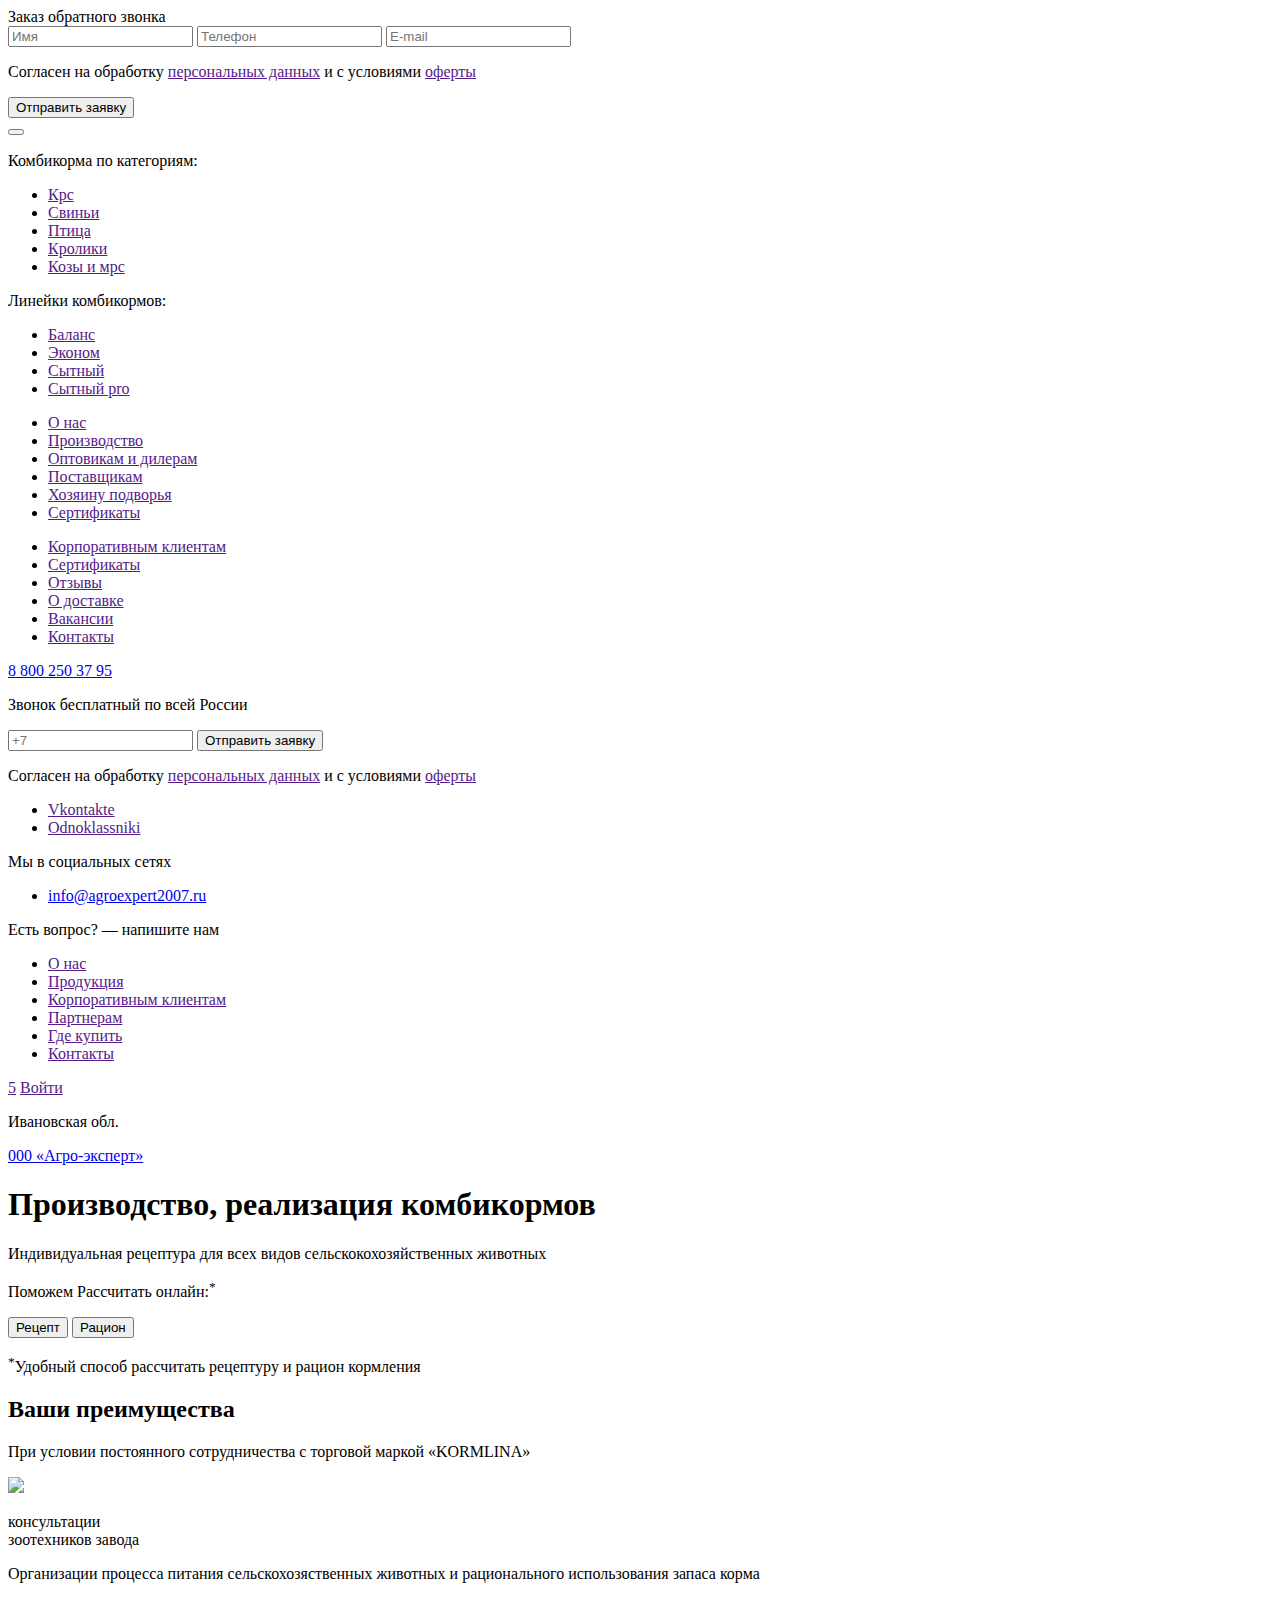
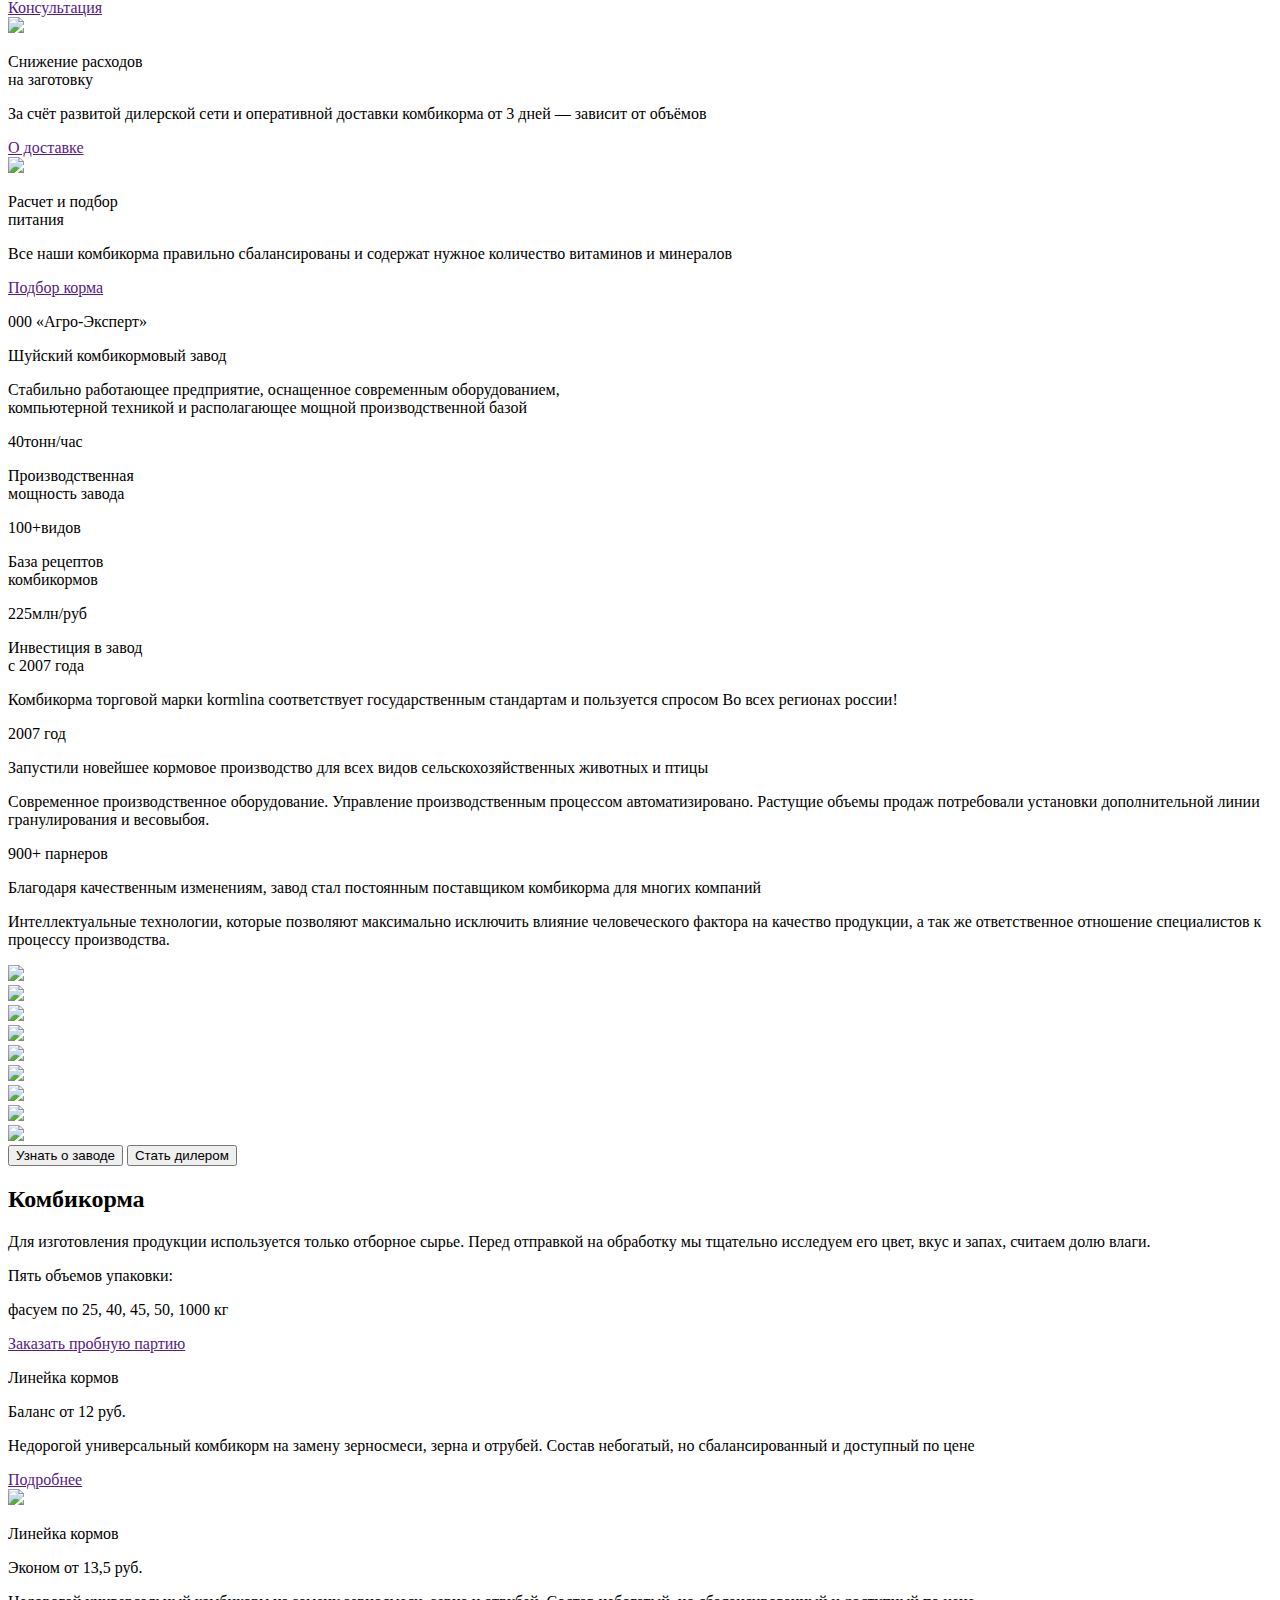
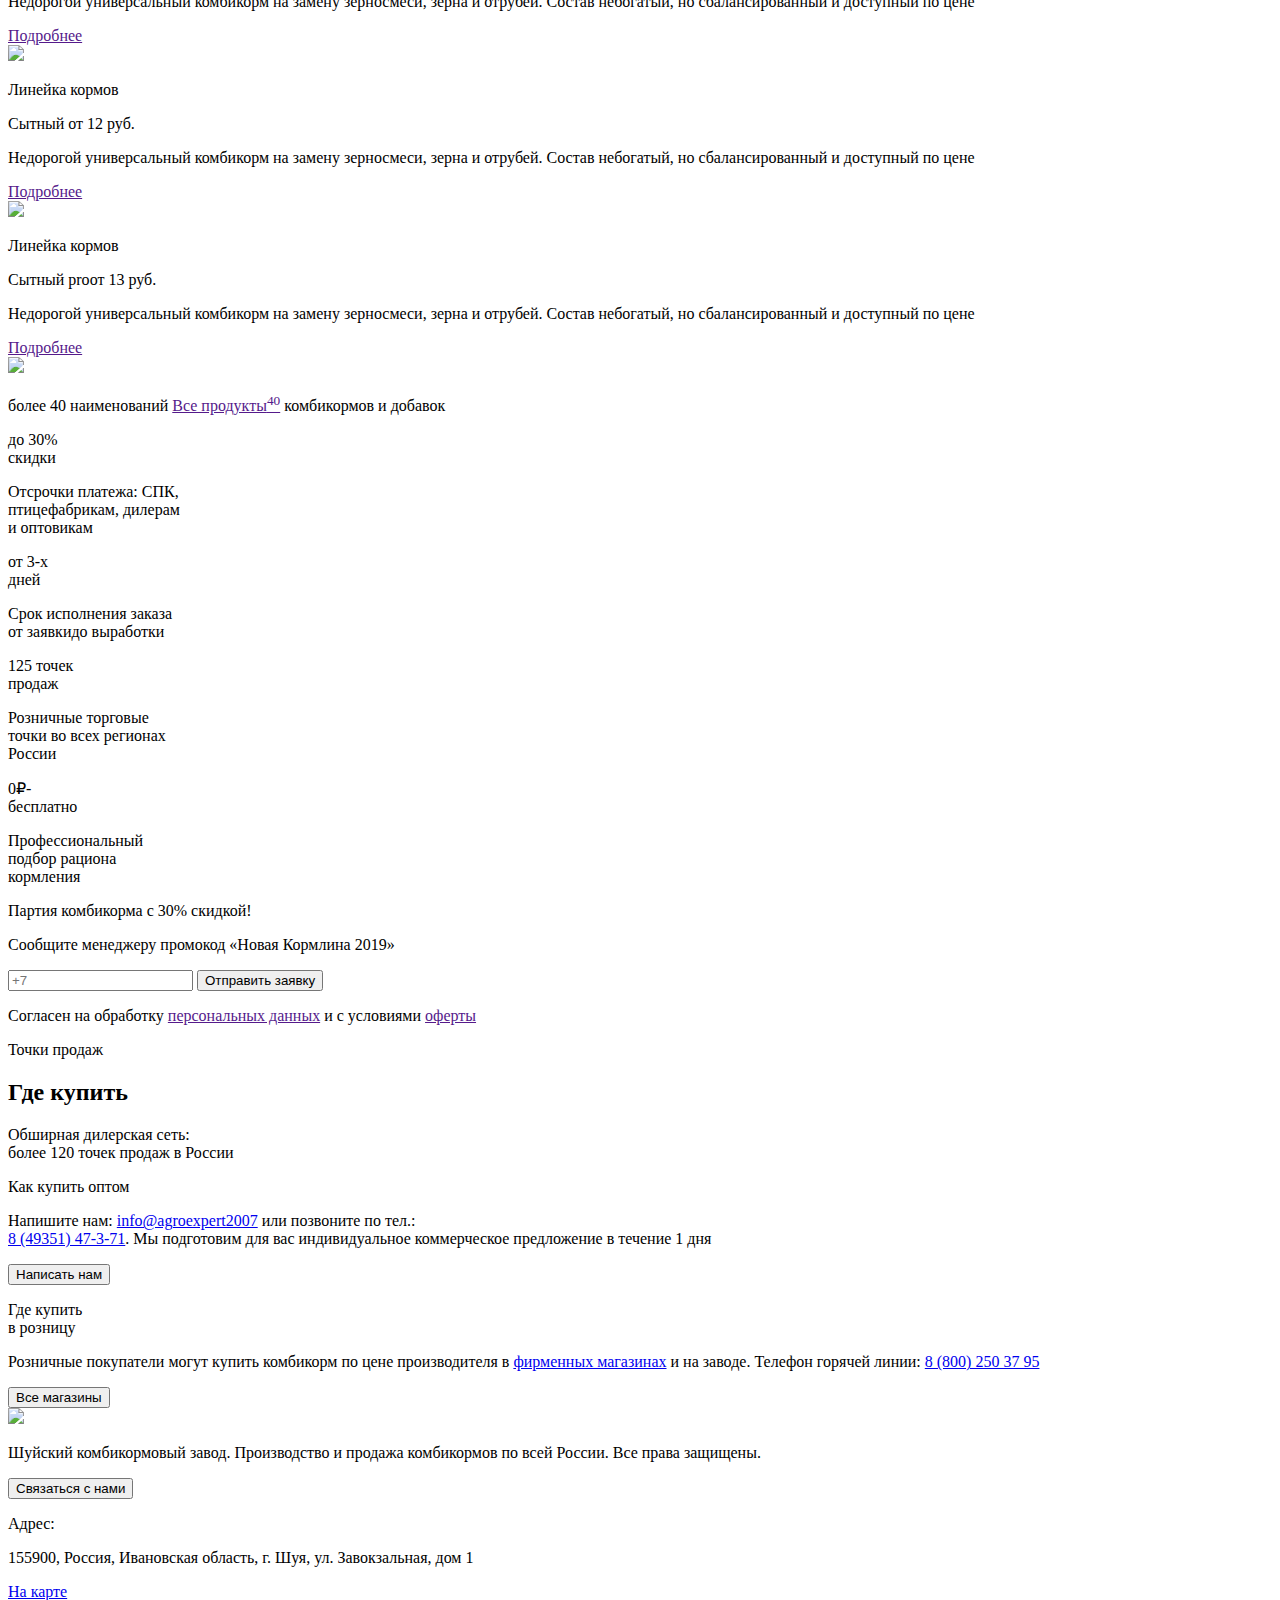
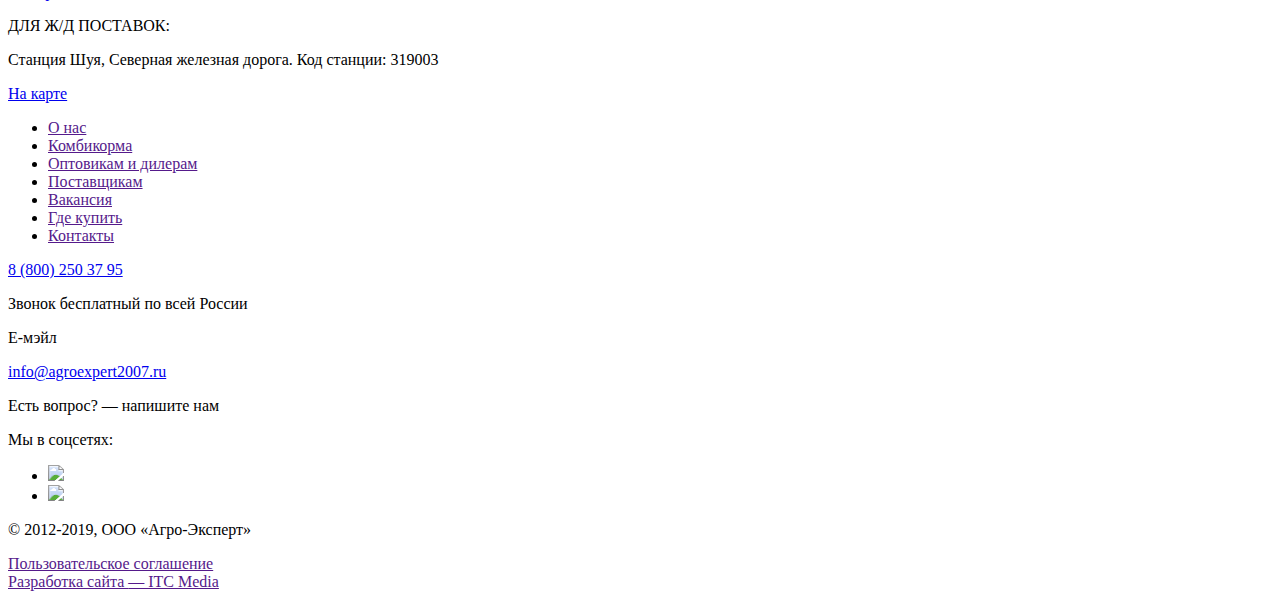
==== index.html @ c32cc6a7 "Add files via upload" ====
<!DOCTYPE html>
<html lang="ru">
<head>
    <meta charset="UTF-8">
    <title>Главная страница</title>

    <meta http-equiv="X-UA-Compatible" content="IE=edge">
    <meta name="viewport" content="width=device-width, initial-scale=1">

    <link href="css/style.css" rel="stylesheet"/>
</head>
<body>

<div class="overlay"></div>

<div class="popup usagr-pp">
    <a class="close1" href="#"></a>
    <div class="head">Заказ обратного звонка</div>
    <form method="POST" active="">
        <input type="text" id="name" placeholder="Имя"/>
        <input type="text" id="phone" class="phone" placeholder="Телефон"/>
        <input type="text" id="email" placeholder="E-mail"/>
        <p class="popup__form__checkbox" stat="check">Cогласен на обработку <a href="">персональных данных</a> и с условиями <a href="">оферты</a></p>
        <p class="form-error2"></p>
        <button class="sendForm">Отправить заявку</button>
    </form>
</div>

<section class="float-menu">
    <div class="float-menu__logo"></div>
    <button class="float-menu__close"></button>
    <div class="container">
        <div class="float-menu__wrap">
            <div class="row">
                <div class="col-xl-6 col-lg-6 col-md-6 col-sm-6">
                    <p class="float-menu__head">Комбикорма по категориям:</p>
                    <ul class="float-menu__list">
                        <li><a href="">Крс</a></li>
                        <li><a href="">Свиньи</a></li>
                        <li><a href="">Птица</a></li>
                        <li><a href="">Кролики</a></li>
                        <li><a href="">Козы и мрс</a></li>
                    </ul>
                </div>
                <div class="col-xl-6 col-lg-6 col-md-6 col-sm-6">
                    <p class="float-menu__head">Линейки комбикормов:</p>
                    <ul class="float-menu__list">
                        <li><a href="">Баланс</a></li>
                        <li><a href="">Эконом</a></li>
                        <li><a href="">Сытный</a></li>
                        <li><a href="">Сытный pro</a></li>
                    </ul>
                </div>
            </div>
        </div>
        <div class="float-menu__bottom">
            <div class="row">
                <div class="col-xl-3 col-lg-3 col-md-3 col-sm-6">
                    <ul class="float-menu__bottom__list">
                        <li><a href="">О нас</a></li>
                        <li><a href="">Производство</a></li>
                        <li><a href="">Оптовикам и дилерам</a></li>
                        <li><a href="">Поставщикам</a></li>
                        <li><a href="">Хозяину подворья</a></li>
                        <li><a href="">Сертификаты</a></li>
                    </ul>
                </div>
                <div class="col-xl-3 col-lg-3 col-md-3 col-sm-6">
                    <ul class="float-menu__bottom__list">
                        <li><a href="">Корпоративным клиентам</a></li>
                        <li><a href="">Сертификаты</a></li>
                        <li><a href="">Отзывы</a></li>
                        <li><a href="">О доставке</a></li>
                        <li><a href="">Вакансии</a></li>
                        <li><a href="">Контакты</a></li>
                    </ul>
                </div>
                <div class="col-xl-6 col-lg-6 col-md-6 col-sm-12">
                    <div class="float-menu__form">
                        <a class="float-menu__form__phone" href="tel:+78002503795">8 800 250 37 95</a>
                        <p class="float-menu__form__remark">Звонок бесплатный по всей России</p>
                        <form action="" method="POST">
                            <input type="text" class="phone" placeholder="+7"/>
                            <button id="sendDiscount1">Отправить заявку</button>
                            <div class="clear"></div>
                            <p class="float-menu__form__checkbox" stat="check">Cогласен на обработку <a href="">персональных данных</a> и с условиями <a href="">оферты</a></p>
                            <p class="form-error1"></p>
                        </form>
                    </div>
                </div>
            </div>
        </div>
        <div class="float-menu__social">
            <div class="row">
                <div class="col-xl-6 col-lg-6 col-md-6">
                    <ul class="social">
                        <li><a href="">Vkontakte</a></li>
                        <li><a href="">Odnoklassniki</a></li>
                    </ul>
                    <p class="float-menu__social__remark">Мы в социальных сетях</p>
                </div>
                <div class="col-xl-6 col-lg-6 col-md-6">
                    <ul class="social">
                        <li><a href="mailto:info@agroexpert2007.ru">info@agroexpert2007.ru</a></li>
                    </ul>
                    <p class="float-menu__social__remark1" href="javascript:void(0);" popup-target="usagr-pp">Есть вопрос? — напишите нам</p>
                </div>
            </div>
        </div>
    </div>
</section>

<div class="top__wrap parallax-container" data-parallax="scroll" data-bleed="10" data-speed="0.2" data-image-src="./images/hbg.png" data-natural-width="1440"
     data-natural-height="1492">
    <header class="header home" id="header">
        <div class="top-menu">
            <div class="container">
                <div class="row">
                    <div class="col-xl-12">
                        <p class="top-menu__logo"></p>
                        <a class="top-menu__gamb" href="javascript:void(0);"></a>
                        <ul class="top-menu__menu">
                            <li><a href="">О нас</a></li>
                            <li><a href="">Продукция</a></li>
                            <li><a class="active" href="">Корпоративным клиентам</a></li>
                            <li><a href="">Партнерам</a></li>
                            <li><a href="">Где купить</a></li>
                            <li><a href="">Контакты</a></li>
                        </ul>
                        <div class="top-menu__user">
                            <a class="top-menu__user__phone" href=""></a>
                            <a class="top-menu__user__basket" href=""><span>5</span></a>
                            <a class="top-menu__user__input" href="">Войти</a>
                            <div class="clear"></div>
                            <p class="top-menu__user__geo">Ивановская обл.</p>
                        </div>
                    </div>
                </div>
            </div>
        </div>
        <div class="container">
            <div class="row">
                <div class="col-xl-6 col-lg-6 col-md-6 col-sm-12">
                    <div class="header-left">
                        <a class="play" data-fancybox href="https://www.youtube.com/watch?v=myt98f3vhWQ">000 «Агро-эксперт»</a>
                        <h1>Производство, реализация <span>комбикормов</span></h1>
                        <p>Индивидуальная рецептура для всех видов сельскокохозяйственных животных</p>
                        <div class="header-left__buttons">
                            <p class="header-left__buttons__head">Поможем Рассчитать онлайн:<sup>*</sup></p>
                            <div class="header-left__buttons__wrap">
                                <button>Рецепт</button>
                                <button>Рацион</button>
                            </div>
                            <p class="header-left__buttons__head__remark"><sup>*</sup>Удобный способ рассчитать рецептуру и рацион кормления</p>
                        </div>
                    </div>
                </div>
            </div>
        </div>
    </header>

    <section class="advantages">
        <div class="container">
            <div class="row">
                <div class="col-xl-12">
                    <div class="advantages__head">
                        <h2>Ваши преимущества</h2>
                        <p>При условии постоянного сотрудничества с торговой маркой «KORMLINA»</p>
                    </div>
                </div>
            </div>
            <div class="row">
                <div class="col-xl-4 col-lg-4 col-md-4">
                    <div class="advantages__item">
                        <img src="images/a1.png"/>
                        <p>консультации<br/>зоотехников завода</p>
                        <p>Организации процесса питания сельскохозяственных животных и рационального использования запаса корма</p>
                        <a href="" popup-target="usagr-pp">Консультация</a>
                    </div>
                </div>
                <div class="col-xl-4 col-lg-4 col-md-4">
                    <div class="advantages__item">
                        <img src="images/a2.png"/>
                        <p>Снижение расходов<br/>на заготовку</p>
                        <p>За счёт развитой дилерской сети и оперативной доставки комбикорма от 3 дней — зависит от объёмов</p>
                        <a href="">О доставке</a>
                    </div>
                </div>
                <div class="col-xl-4 col-lg-4 col-md-4">
                    <div class="advantages__item">
                        <img src="images/a3.png"/>
                        <p>Расчет и подбор<br/>питания</p>
                        <p>Все наши комбикорма правильно сбалансированы и содержат нужное количество витаминов и минералов </p>
                        <a href="">Подбор корма</a>
                    </div>
                </div>
            </div>
        </div>
    </section>
</div>

<section class="zavod">
    <a class="to-bottom" href="#zavod"></a>
    <div class="container">
        <div class="row">
            <div class="col-xl-12">
                <div id="zavod" class="zavod__info">
                    <p>000 «Агро-Эксперт»</p>
                    <p>Шуйский комбикормовый завод</p>
                    <p>Стабильно работающее предприятие, оснащенное современным оборудованием,<br/>компьютерной техникой и располагающее мощной производственной базой</p>
                </div>
            </div>
        </div>
        <div class="row">
            <div class="col-xl-4 col-lg-4 col-md-4">
                <div class="zavod__info__item">
                    <p><span>40</span>тонн/час</p>
                    <p>Производственная<br/>мощность завода</p>
                </div>
            </div>
            <div class="col-xl-4 col-lg-4 col-md-4">
                <div class="zavod__info__item">
                    <p><span>100+</span>видов</p>
                    <p>База рецептов<br/>комбикормов</p>
                </div>
            </div>
            <div class="col-xl-4 col-lg-4 col-md-4">
                <div class="zavod__info__item">
                    <p><span>225</span>млн/руб</p>
                    <p>Инвестиция в завод<br/>с 2007 года</p>
                </div>
            </div>
        </div>
    </div>
</section>

<section class="about">
    <div class="about__wrap">
        <div class="container">
            <div class="row">
                <div class="col-xl-12">
                    <div class="about__plash__wrap">
                        <div class="about__plash">
                            <p>Комбикорма торговой марки <span>kormlina</span> соответствует государственным стандартам и пользуется спросом Во всех регионах россии!</p>
                        </div>
                    </div>
                </div>
            </div>
            <div class="row">
                <div class="col-xl-6 col-lg-6 col-md-6">
                    <div class="about__adv__item">
                        <p>2007 <span>год</span></p>
                        <p>Запустили новейшее кормовое производство для всех видов сельскохозяйственных животных и птицы</p>
                        <p>Современное производственное оборудование. Управление производственным процессом автоматизировано. Растущие объемы продаж потребовали установки
                            дополнительной линии гранулирования и весовыбоя.</p>
                    </div>
                </div>
                <div class="col-xl-6 col-lg-6 col-md-6">
                    <div class="about__adv__item">
                        <p>900+ <span>парнеров</span></p>
                        <p>Благодаря качественным изменениям, завод стал постоянным поставщиком комбикорма для многих компаний</p>
                        <p>Интеллектуальные технологии, которые позволяют максимально исключить влияние человеческого фактора на качество продукции, а так же ответственное
                            отношение специалистов к процессу производства.</p>
                    </div>
                </div>
            </div>
        </div>
    </div>
</section>

<section class="partners">
    <div class="container">
        <div class="row">
            <div class="col-xl-3 col-lg-3 col-md-3 col-sm-6 col-6">
                <div class="discount__item discount__item1">
                    <img src="images/l1.png"/>
                </div>
            </div>
            <div class="col-xl-3 col-lg-3 col-md-3 col-sm-6 col-6">
                <div class="discount__item discount__item2">
                    <img src="images/l2.png"/>
                </div>
            </div>
            <div class="col-xl-3 col-lg-3 col-md-3 col-sm-6 col-6">
                <div class="discount__item discount__item3">
                    <img src="images/l3.png"/>
                </div>
            </div>
            <div class="col-xl-3 col-lg-3 col-md-3 col-sm-6 col-6">
                <div class="discount__item discount__item4">
                    <img src="images/l4.png"/>
                </div>
            </div>
        </div>
    </div>
</section>

<section class="slider">
    <div class="container">
        <div class="row">
            <div class="col-xl-12">
                <div id="slider" class="owl-carousel">
                    <div class="item">
                        <div class="slider-shad"></div>
                        <img src="images/slide.png"/></div>
                    <div class="item">
                        <div class="slider-shad"></div>
                        <img src="images/slide.png"/></div>
                    <div class="item">
                        <div class="slider-shad"></div>
                        <img src="images/slide.png"/></div>
                    <div class="item">
                        <div class="slider-shad"></div>
                        <img src="images/slide.png"/></div>
                    <div class="item">
                        <div class="slider-shad"></div>
                        <img src="images/slide.png"/></div>
                </div>
            </div>
        </div>
        <div class="row">
            <div class="col-xl-12">
                <div class="slider__button">
                    <button class="slider__button__left">Узнать о заводе</button>
                    <button class="slider__button__right">Стать дилером</button>
                </div>
            </div>
        </div>
    </div>
</section>

<section class="products">
    <a class="to-bottom" href="#products"></a>
    <div class="products-wrapper">
        <div class="container">
            <div class="row">
                <div class="col-xl-7 col-lg-7 col-md-7">
                    <div id="products" class="products__left">
                        <h2>Комбикорма</h2>
                        <p>Для изготовления продукции используется только отборное сырье. Перед отправкой на обработку мы тщательно исследуем его цвет, вкус и запах, считаем долю
                            влаги.</p>
                    </div>
                </div>
                <div class="col-xl-5 col-lg-5 col-md-5">
                    <div class="products__right">
                        <p>Пять объемов упаковки:</p>
                        <p>фасуем по <span>25, 40, 45, 50, 1000</span> кг</p>
                        <a href="">Заказать пробную партию</a>
                    </div>
                </div>
            </div>
            <div class="row products__item">
                <div class="col-xl-6 col-lg-6 col-md-6  order-md-first">
                    <div class="products__item__info">
                        <p>Линейка кормов</p>
                        <p>Баланс <span>от <span>12</span> руб.</span></p>
                        <p>Недорогой универсальный комбикорм на замену зерносмеси, зерна и отрубей. Состав небогатый, но сбалансированный и доступный по цене</p>
                        <a href="">Подробнее</a>
                    </div>
                </div>
                <div class="col-xl-6 col-lg-6 col-md-6 order-second  order-md-second">
                    <img src="images/prod.png"/>
                </div>
            </div>
            <div class="row products__item">
                <div class="col-xl-6 col-lg-6 col-md-6 order-md-second">
                    <div class="products__item__info">
                        <p>Линейка кормов</p>
                        <p>Эконом <span>от <span>13,5</span> руб.</span></p>
                        <p>Недорогой универсальный комбикорм на замену зерносмеси, зерна и отрубей. Состав небогатый, но сбалансированный и доступный по цене</p>
                        <a href="">Подробнее</a>
                    </div>
                </div>
                <div class="col-xl-6 col-lg-6 col-md-6 order-second order-md-first">
                    <img src="images/prod.png"/>
                </div>
            </div>
            <div class="row products__item">
                <div class="col-xl-6 col-lg-6 col-md-6 order-md-first">
                    <div class="products__item__info">
                        <p>Линейка кормов</p>
                        <p>Сытный <span>от <span>12</span> руб.</span></p>
                        <p>Недорогой универсальный комбикорм на замену зерносмеси, зерна и отрубей. Состав небогатый, но сбалансированный и доступный по цене</p>
                        <a href="">Подробнее</a>
                    </div>
                </div>
                <div class="col-xl-6 col-lg-6 col-md-6 order-second order-md-second">
                    <img src="images/prod.png"/>
                </div>
            </div>
            <div class="row products__item">
                <div class="col-xl-6 col-lg-6 col-md-6 order-md-second">
                    <div class="products__item__info">
                        <p>Линейка кормов</p>
                        <p>Сытный pro<span>от <span>13</span> руб.</span></p>
                        <p>Недорогой универсальный комбикорм на замену зерносмеси, зерна и отрубей. Состав небогатый, но сбалансированный и доступный по цене</p>
                        <a href="">Подробнее</a>
                    </div>
                </div>
                <div class="col-xl-6 col-lg-6 col-md-6 order-second order-md-first">
                    <img src="images/prod.png"/>
                </div>
            </div>
            <div class="row">
                <div class="col-xl-12 products__bottom">
                    <p>более 40 наименований <a href="">Все продукты<sup>40</sup></a> комбикормов и добавок</p>
                </div>
            </div>
        </div>
    </div>
</section>

<section class="discount">
    <div class="container">
        <div class="row">
            <div class="col-xl-3 col-lg-3 col-md-3 col-sm-6">
                <div class="discount__item discount__item1">
                    <p><span>до 30%</span><br/>скидки</p>
                    <p>Отсрочки <span>платежа</span>: СПК,<br/>птицефабрикам, дилерам<br/>и оптовикам</p>
                </div>
            </div>
            <div class="col-xl-3 col-lg-3 col-md-3 col-sm-6">
                <div class="discount__item discount__item2">
                    <p><span>от 3-х</span><br/>дней</p>
                    <p>Срок исполнения заказа<br/>от <span>заявки</span>до выработки</p>
                </div>
            </div>
            <div class="col-xl-3 col-lg-3 col-md-3 col-sm-6">
                <div class="discount__item discount__item3">
                    <p><span>125</span> точек<br/>продаж</p>
                    <p>Розничные торговые<br/>точки во <span>всех регионах</span><br/>России</p>
                </div>
            </div>
            <div class="col-xl-3 col-lg-3 col-md-3 col-sm-6">
                <div class="discount__item discount__item4">
                    <p><span>0&#8381;-</span><br/>бесплатно</p>
                    <p>Профессиональный<br/><span>подбор</span> рациона<br/>кормления</p>
                </div>
            </div>
        </div>
    </div>
</section>

<section class="discount discount-two">
    <div class="container">
        <div class="row">
            <div class="col-xl-12">
                <div class="discount__form">
                    <div class="discount__form__flag"></div>
                    <p class="discount__form__head">Партия комбикорма с 30% скидкой!</p>
                    <p class="discount__form__subhead">Сообщите менеджеру промокод «Новая Кормлина 2019»</p>
                    <form action="" method="POST">
                        <input type="text" class="phone" placeholder="+7"/>
                        <button id="sendDiscount">Отправить заявку</button>
                        <div class="clear"></div>
                        <p class="discount__form__checkbox" stat="check">Cогласен на обработку <a href="">персональных данных</a> и с условиями <a href="">оферты</a></p>
                        <p class="form-error"></p>
                    </form>
                </div>
            </div>
        </div>
    </div>
    <a class="to-bottom to-bottom__discount" href="#footer"></a>
</section>

<section class="to-buy">
    <div class="container">
        <div class="row">
            <div class="col-xl-6 col-lg-6 col-md-6 col-sm-6">
                <div class="to-buy__head">
                    <p>Точки продаж</p>
                    <h2>Где купить</h2>
                </div>
            </div>
            <div class="col-xl-6 col-lg-6 col-md-6 col-sm-6">
                <p class="to-buy__info"><span>Обширная дилерская сеть:</span><br/>более <span>120</span> точек продаж в России</p>
            </div>
        </div>
        <div class="row to-buy__plash">
            <div class="col-xl-3 col-lg-3 col-md-3 col-sm-6">
                <p class="to-buy__plash__left"><span>Как купить</span> оптом</p>
            </div>
            <div class="col-xl-6 col-lg-6 col-md-6 col-sm-6">
                <p class="to-buy__plash__center">Напишите нам: <a href="mailto:info@agroexpert2007">info@agroexpert2007</a> или позвоните по тел.:<br/>
                    <a href="tel:+74935147371">8 (49351) 47-3-71</a>. Мы подготовим для вас индивидуальное коммерческое предложение в течение 1 дня</p>
            </div>
            <div class="col-xl-3 col-lg-3 col-md-3 col-sm-12">
                <button class="to-buy__plash__button" popup-target="usagr-pp">Написать нам</button>
            </div>
        </div>
        <div class="row to-buy__plash">
            <div class="col-xl-3 col-lg-3 col-md-3 col-sm-6">
                <p class="to-buy__plash__left"><span>Где купить</span><br/> в розницу</p>
            </div>
            <div class="col-xl-6 col-lg-6 col-md-6 col-sm-6">
                <p class="to-buy__plash__center">Розничные покупатели могут купить комбикорм по цене производителя в <a href="#">фирменных магазинах</a> и на заводе.
                    Телефон горячей линии: <a href="tel:+78002503795">8 (800) 250 37 95</a></p>
            </div>
            <div class="col-xl-3 col-lg-3 col-md-3 col-sm-12">
                <button class="to-buy__plash__button">Все магазины</button>
            </div>
        </div>
    </div>
</section>

<section class="bottom-menu">
    <a id="to__top" href="#header"></a>
    <div class="container">
        <div class="row">
            <div class="col-xl-3 col-lg-3 col-md-3 col-sm-6">
                <img src="images/logo-min.png"/>
                <p>Шуйский комбикормовый завод. Производство и продажа комбикормов по всей России. Все права защищены. </p>
                <button class="bottom-menu__button" popup-target="usagr-pp">Связаться с нами</button>
            </div>
            <div class="col-xl-3 col-lg-3 col-md-3 col-sm-6">
                <div class="bottom-menu__addr">
                    <p>Адрес:</p>
                    <p>155900, Россия, Ивановская область, г. Шуя, ул. Завокзальная, дом 1</p>
                    <a href="#">На карте</a>
                </div>
                <div class="bottom-menu__addr">
                    <p>ДЛЯ Ж/Д ПОСТАВОК:</p>
                    <p>Станция Шуя, Северная железная дорога. Код станции: 319003</p>
                    <a href="javascript:void(0);">На карте</a>
                </div>
            </div>
            <div class="col-xl-3 col-lg-3 col-md-3 col-sm-6">
                <ul class="bottom-menu__menu">
                    <li><a href="">О нас</a></li>
                    <li><a href="">Комбикорма</a></li>
                    <li><a href="">Оптовикам и дилерам</a></li>
                    <li><a href="">Поставщикам</a></li>
                    <li><a href="">Вакансия</a></li>
                    <li><a href="">Где купить</a></li>
                    <li><a href="">Контакты</a></li>
                </ul>
            </div>
            <div class="col-xl-3 col-lg-3 col-md-3 col-sm-6">
                <div class="bottom-menu__contacts">
                    <a class="bottom-menu__contacts__phone" href="tel:+78002503795">8 (800) 250 37 95</a>
                    <p>Звонок бесплатный по всей России</p>
                    <div class="bottom-menu__contacts__email">
                        <p>Е-мэйл</p>
                        <a href="mailto:info@agroexpert2007.ru">info@agroexpert2007.ru</a>
                        <p>Есть вопрос? — напишите нам</p>
                    </div>
                    <div class="bottom-menu__contacts__social">
                        <p>Мы в соцсетях:</p>
                        <ul>
                            <li><a href=""><img src="images/vk.png"/></a></li>
                            <li><a href=""><img src="images/ok.png"/></a></li>
                        </ul>
                    </div>
                </div>
            </div>
        </div>
    </div>
</section>

<footer class="footer" id="footer">
    <div class="container">
        <div class="row">
            <div class="col-xl-4 col-lg-4 col-md-4">
                <p class="copyright">&copy; 2012-2019, ООО «Агро-Эксперт»</p>
            </div>
            <div class="col-xl-4 col-lg-4 col-md-4">
                <a href="">Пользовательское соглашение</a>
            </div>
            <div class="col-xl-4 col-lg-4 col-md-4">
                <a target="_blank" href="">Разработка сайта <span>— ITC Media</span></a>
            </div>
        </div>
    </div>
</footer>

<script type="text/javascript" src="js/jquery-3.3.1.min.js"></script>
<script type="text/javascript" src="js/jquery.fancybox.min.js"></script>
<script type="text/javascript" src="js/parallax.min.js"></script>
<script type="text/javascript" src="js/maskedinput.js"></script>
<script type="text/javascript" src="plugins/owl-carousel/owl.carousel.min.js"></script>
<script type="text/javascript" src="js/script.js"></script>
</body>
</html>
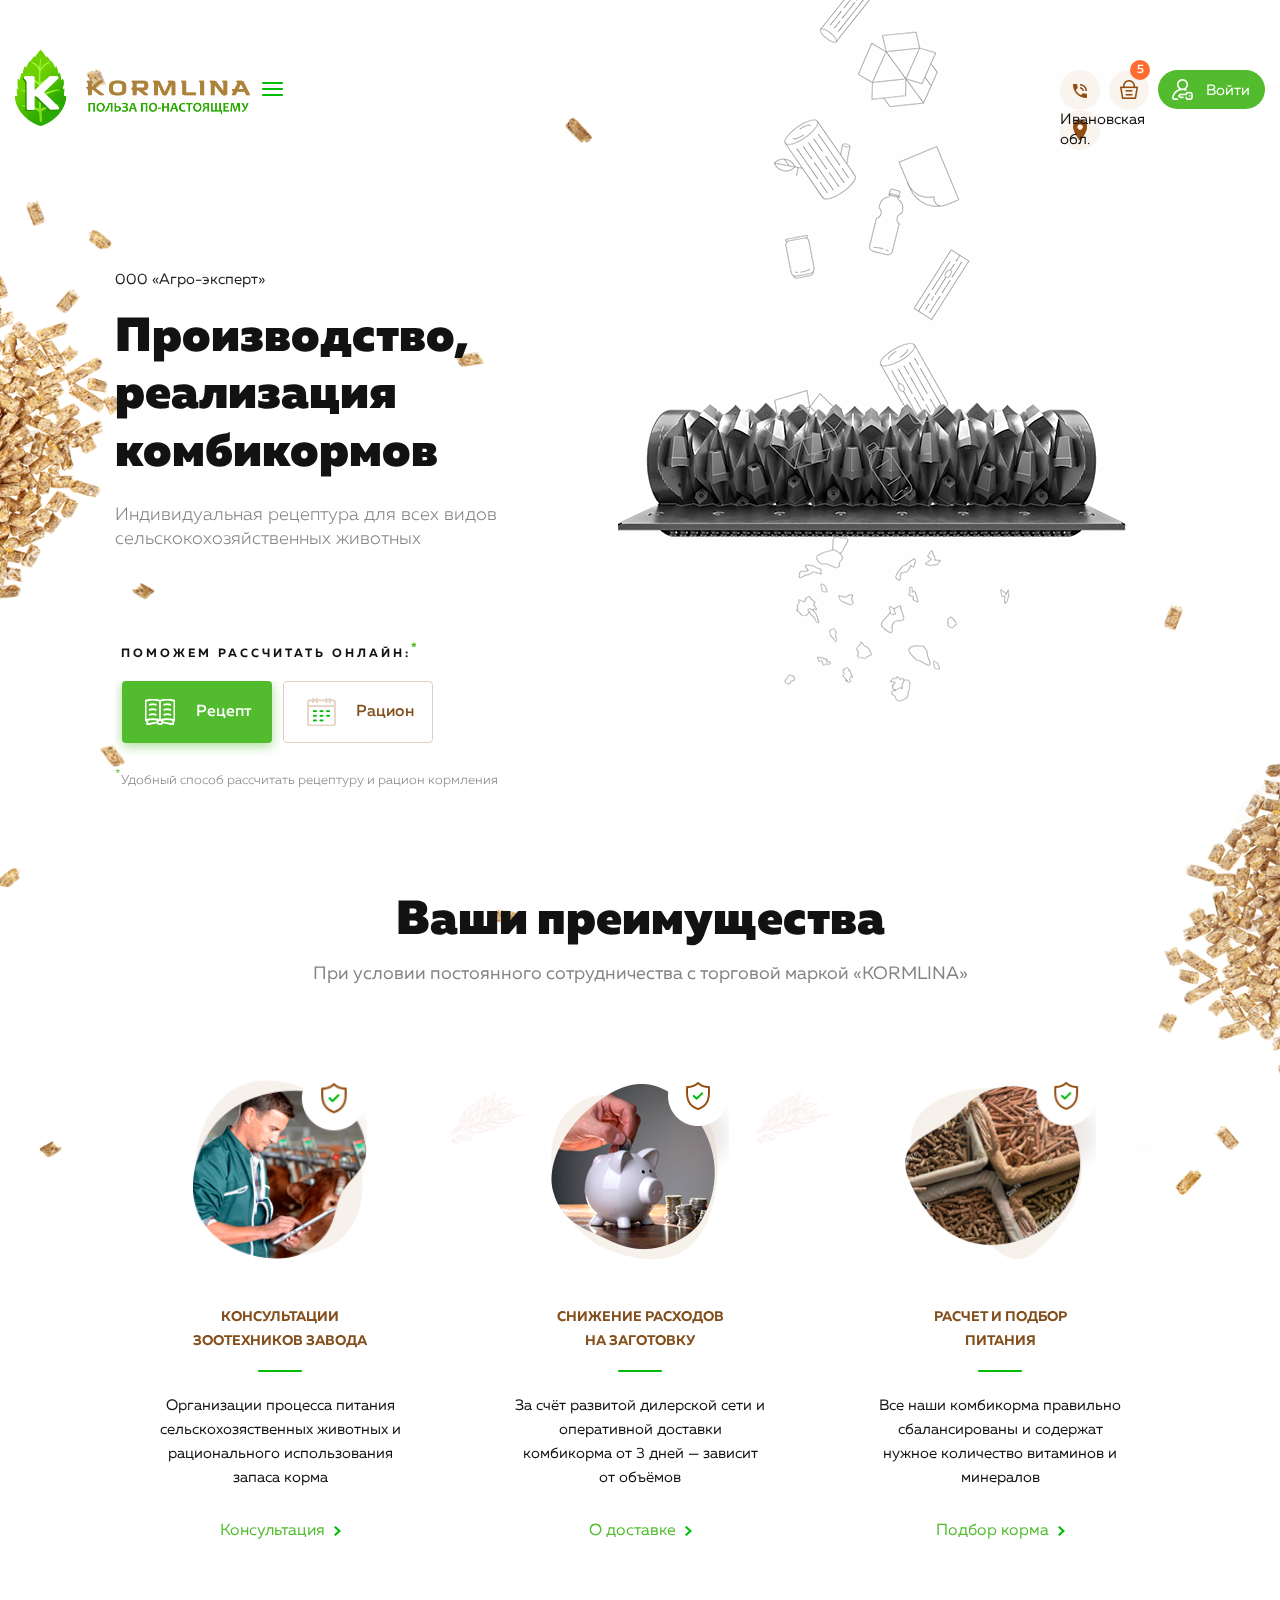
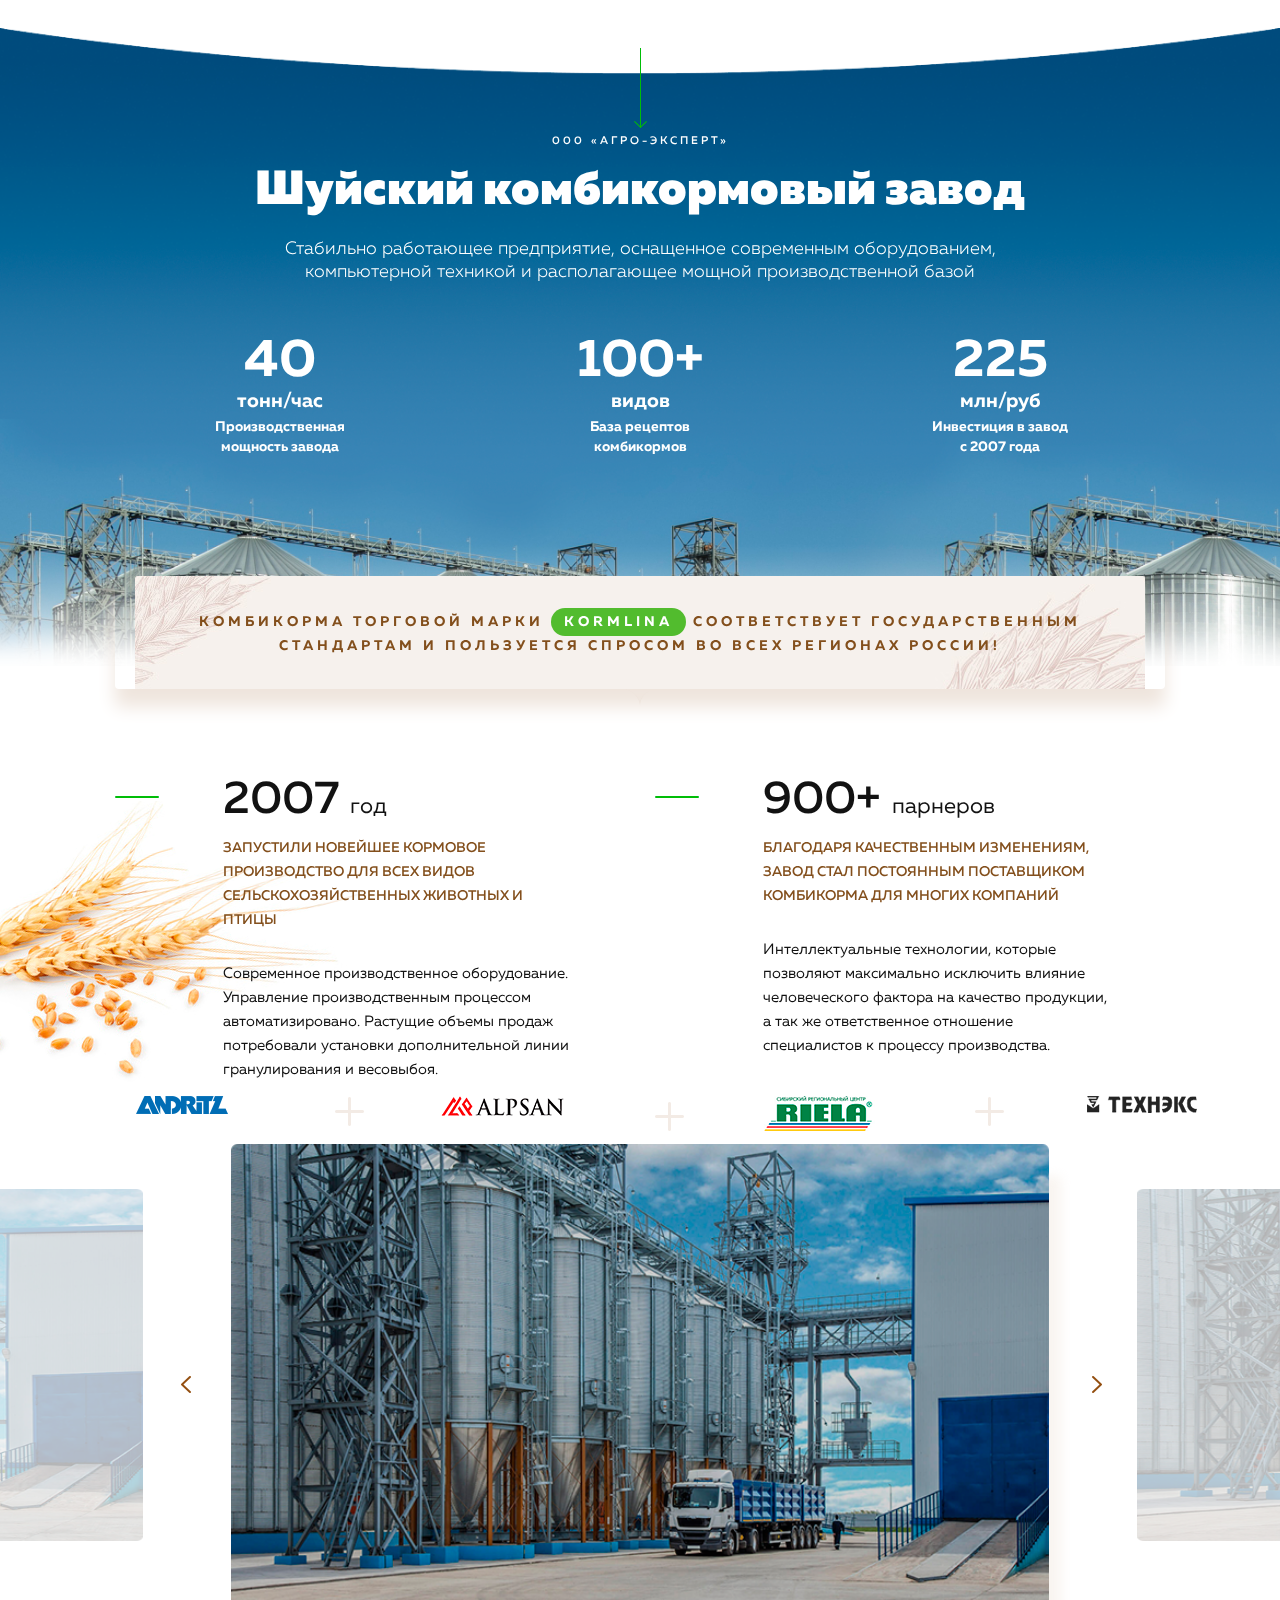
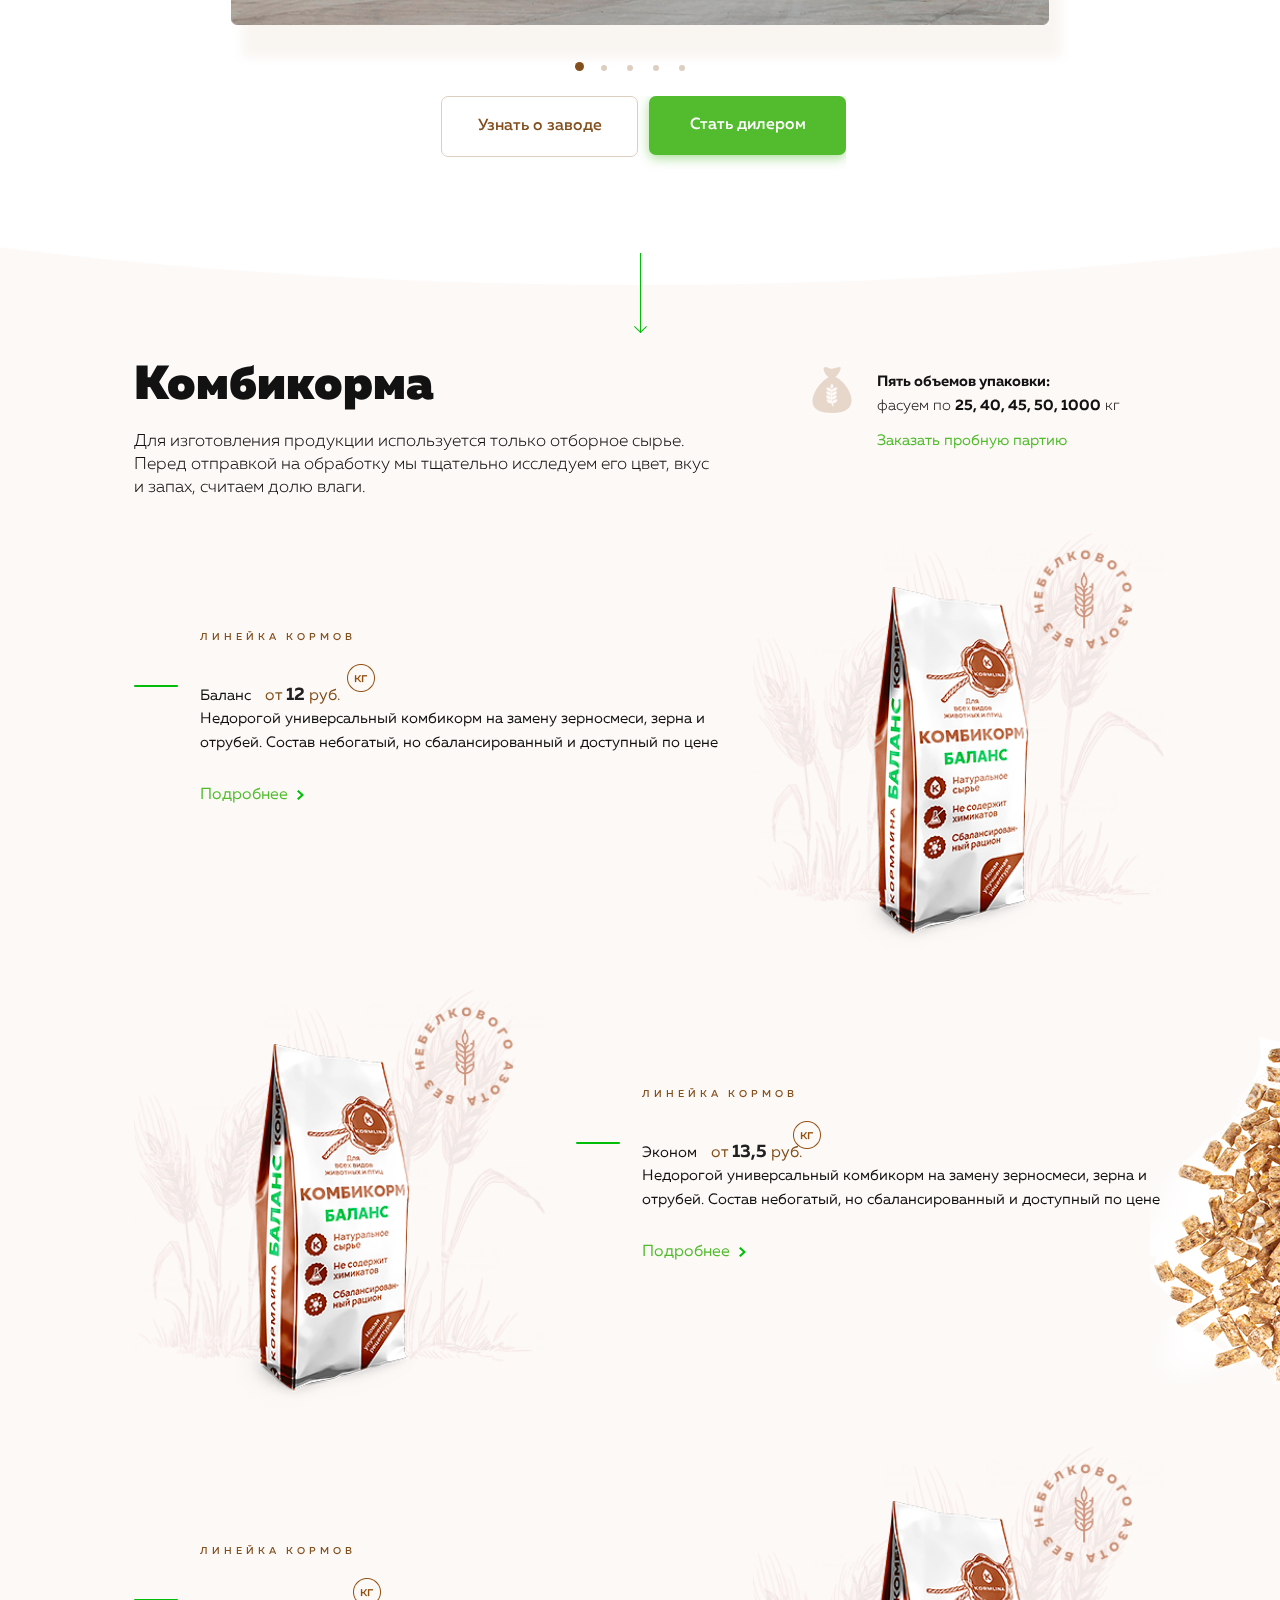
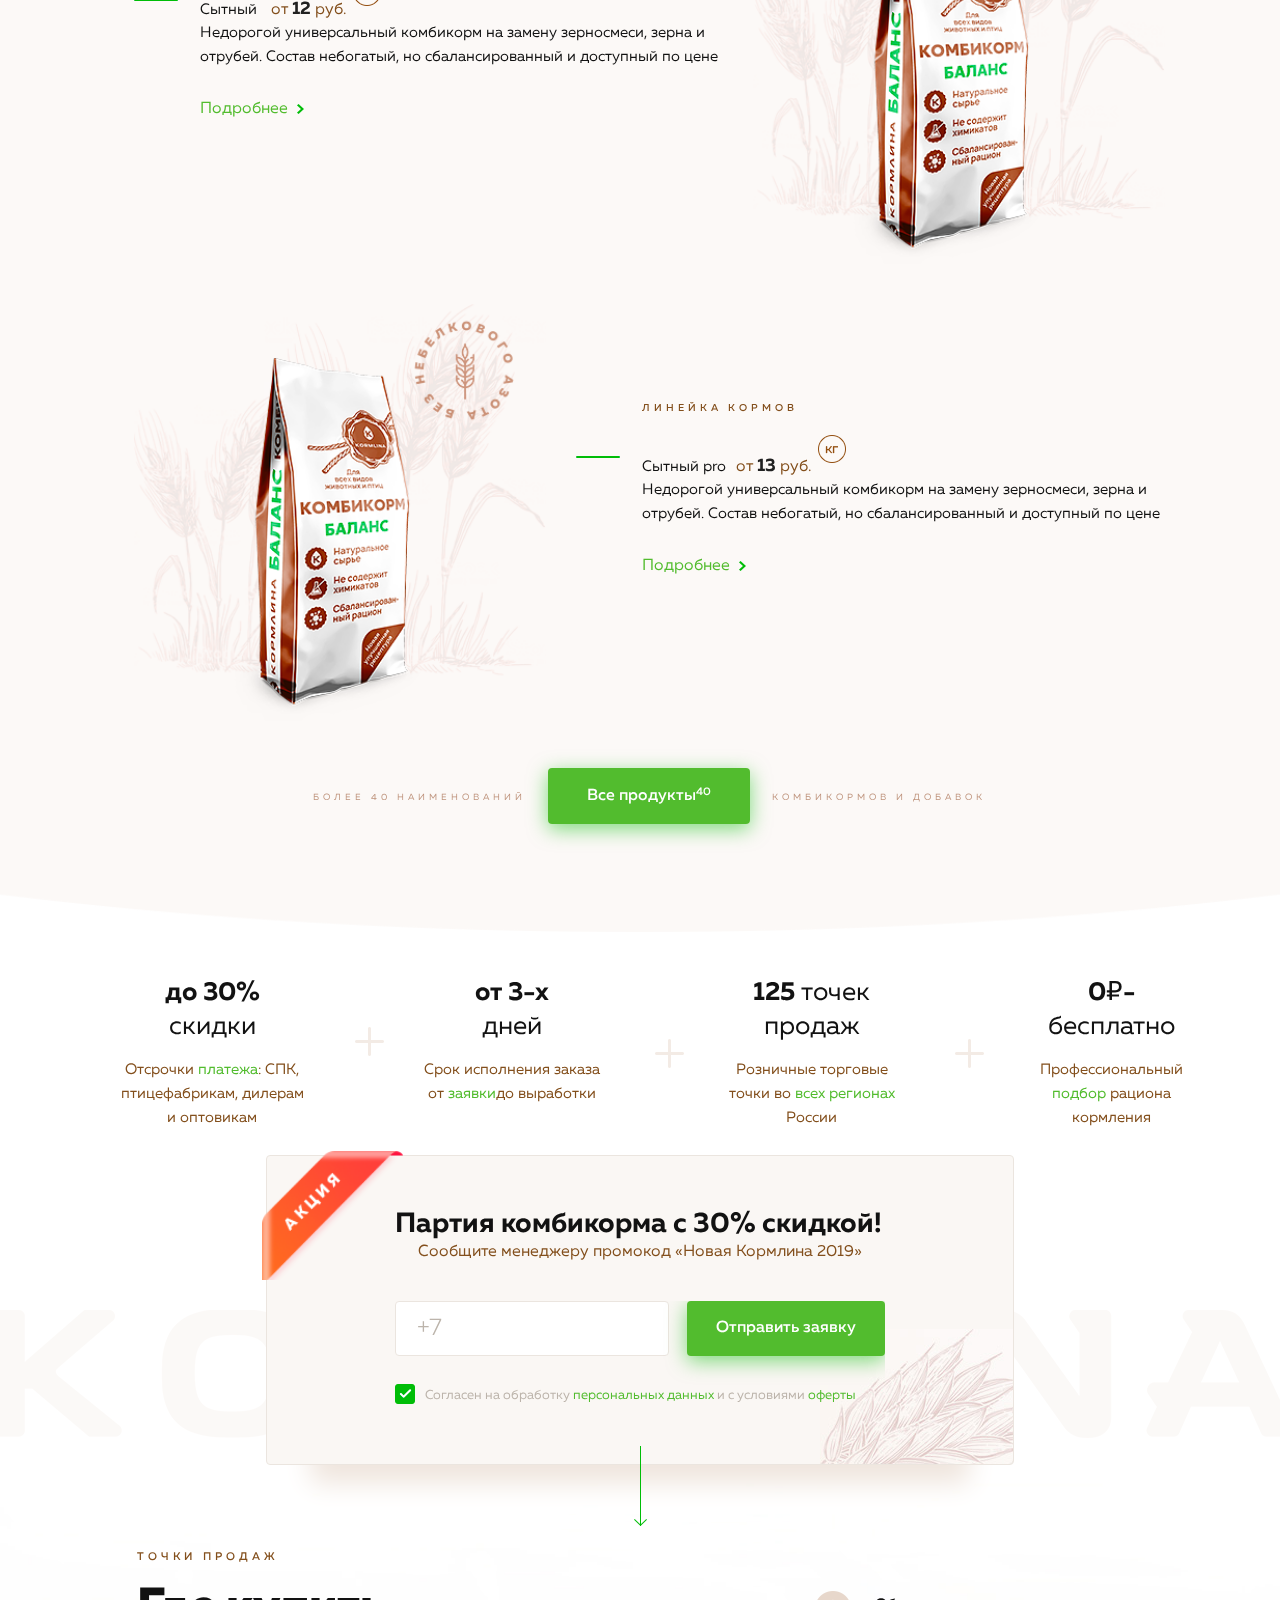
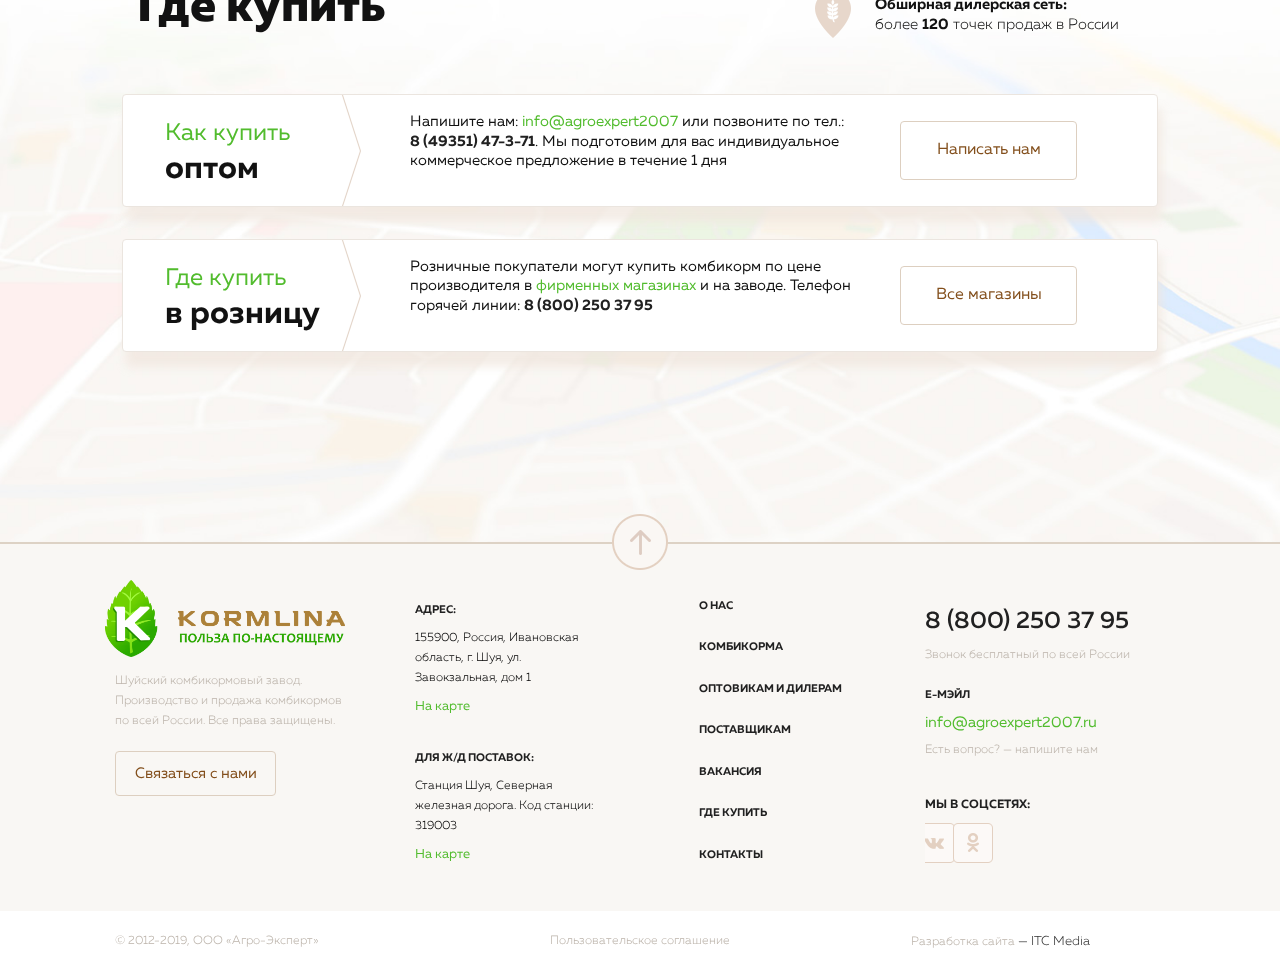
==== commit effa5ebc: "fix" ====
--- a/index.html
+++ b/index.html
@@ -350,7 +350,7 @@
                 </div>
             </div>
             <div class="row products__item">
-                <div class="col-xl-6 col-lg-6 col-md-6  order-md-first">
+                <div class="col-xl-7 col-lg-7 col-md-7  order-md-first">
                     <div class="products__item__info">
                         <p>Линейка кормов</p>
                         <p>Баланс <span>от <span>12</span> руб.</span></p>
@@ -358,12 +358,12 @@
                         <a href="">Подробнее</a>
                     </div>
                 </div>
-                <div class="col-xl-6 col-lg-6 col-md-6 order-second  order-md-second">
+                <div class="col-xl-5 col-lg-5 col-md-5 order-second  order-md-second">
                     <img src="images/prod.png"/>
                 </div>
             </div>
             <div class="row products__item">
-                <div class="col-xl-6 col-lg-6 col-md-6 order-md-second">
+                <div class="col-xl-7 col-lg-7 col-md-7 order-md-second">
                     <div class="products__item__info">
                         <p>Линейка кормов</p>
                         <p>Эконом <span>от <span>13,5</span> руб.</span></p>
@@ -371,12 +371,12 @@
                         <a href="">Подробнее</a>
                     </div>
                 </div>
-                <div class="col-xl-6 col-lg-6 col-md-6 order-second order-md-first">
+                <div class="col-xl-5 col-lg-5 col-md-5 order-second order-md-first">
                     <img src="images/prod.png"/>
                 </div>
             </div>
             <div class="row products__item">
-                <div class="col-xl-6 col-lg-6 col-md-6 order-md-first">
+                <div class="col-xl-7 col-lg-7 col-md-7order-md-first">
                     <div class="products__item__info">
                         <p>Линейка кормов</p>
                         <p>Сытный <span>от <span>12</span> руб.</span></p>
@@ -384,12 +384,12 @@
                         <a href="">Подробнее</a>
                     </div>
                 </div>
-                <div class="col-xl-6 col-lg-6 col-md-6 order-second order-md-second">
+                <div class="col-xl-5 col-lg-5 col-md-5 order-second order-md-second">
                     <img src="images/prod.png"/>
                 </div>
             </div>
             <div class="row products__item">
-                <div class="col-xl-6 col-lg-6 col-md-6 order-md-second">
+                <div class="col-xl-7 col-lg-7 col-md-7 order-md-second">
                     <div class="products__item__info">
                         <p>Линейка кормов</p>
                         <p>Сытный pro<span>от <span>13</span> руб.</span></p>
@@ -397,7 +397,7 @@
                         <a href="">Подробнее</a>
                     </div>
                 </div>
-                <div class="col-xl-6 col-lg-6 col-md-6 order-second order-md-first">
+                <div class="col-xl-5 col-lg-5 col-md-5 order-second order-md-first">
                     <img src="images/prod.png"/>
                 </div>
             </div>
--- a/css/style.css
+++ b/css/style.css
@@ -0,0 +1,5693 @@
+@import './bootstrap.min.css';
+@import './jquery.fancybox.min.css';
+@import '../plugins/owl-carousel/assets/owl.carousel.min.css';
+
+@font-face {
+    font-family: 'MullerBlack';
+    src: url('../fonts/Fontfabric - MullerBlack.eot');
+    src: local('☺'), url('../fonts/Fontfabric - MullerBlack.woff') format('woff'),
+    url('../fonts/Fontfabric - MullerBlack.ttf') format('truetype'),
+    url('../fonts/Fontfabric - MullerBlack.svg') format('svg');
+    font-weight: normal;
+    font-style: normal;
+}
+
+/* cyrillic-ext */
+@font-face {
+    font-family: 'Montserrat';
+    font-style: normal;
+    font-weight: 500;
+    font-display: swap;
+    src: local('Montserrat Medium'), local('Montserrat-Medium'), url('../fonts/MontserratMedium.woff2') format('woff2');
+    unicode-range: U+0460-052F, U+1C80-1C88, U+20B4, U+2DE0-2DFF, U+A640-A69F, U+FE2E-FE2F;
+}
+
+/* cyrillic */
+@font-face {
+    font-family: 'Montserrat';
+    font-style: normal;
+    font-weight: 500;
+    font-display: swap;
+    src: local('Montserrat Medium'), local('Montserrat-Medium'), url('../fonts/JTURjIg1_i6t8kCHKm45_ZpC3g3D_u50.woff2') format('woff2');
+    unicode-range: U+0400-045F, U+0490-0491, U+04B0-04B1, U+2116;
+}
+
+/* cyrillic-ext */
+@font-face {
+    font-family: 'Montserrat';
+    font-style: normal;
+    font-weight: 600;
+    font-display: swap;
+    src: local('Montserrat SemiBold'), local('Montserrat-SemiBold'), url('../fonts/JTURjIg1_i6t8kCHKm45_bZF3gTD_u50.woff2') format('woff2');
+    unicode-range: U+0460-052F, U+1C80-1C88, U+20B4, U+2DE0-2DFF, U+A640-A69F, U+FE2E-FE2F;
+}
+
+/* cyrillic */
+@font-face {
+    font-family: 'Montserrat';
+    font-style: normal;
+    font-weight: 600;
+    font-display: swap;
+    src: local('Montserrat SemiBold'), local('Montserrat-SemiBold'), url('../fonts/JTURjIg1_i6t8kCHKm45_bZF3g3D_u50.woff2') format('woff2');
+    unicode-range: U+0400-045F, U+0490-0491, U+04B0-04B1, U+2116;
+}
+
+/* cyrillic-ext */
+@font-face {
+    font-family: 'Montserrat';
+    font-style: normal;
+    font-weight: 800;
+    font-display: swap;
+    src: local('Montserrat ExtraBold'), local('Montserrat-ExtraBold'), url('../fonts/JTURjIg1_i6t8kCHKm45_c5H3gTD_u50.woff2') format('woff2');
+    unicode-range: U+0460-052F, U+1C80-1C88, U+20B4, U+2DE0-2DFF, U+A640-A69F, U+FE2E-FE2F;
+}
+
+/* cyrillic */
+@font-face {
+    font-family: 'Montserrat';
+    font-style: normal;
+    font-weight: 800;
+    font-display: swap;
+    src: local('Montserrat ExtraBold'), local('Montserrat-ExtraBold'), url('../fonts/JTURjIg1_i6t8kCHKm45_c5H3g3D_u50.woff2') format('woff2');
+    unicode-range: U+0400-045F, U+0490-0491, U+04B0-04B1, U+2116;
+}
+
+@font-face {
+    font-family: 'MullerBold';
+    src: url('../fonts/Fontfabric - MullerBold.eot');
+    src: local('☺'), url('../fonts/Fontfabric - MullerBold.woff') format('woff'),
+    url('../fonts/Fontfabric - MullerBold.ttf') format('truetype'),
+    url('../fonts/Fontfabric - MullerBold.svg') format('svg');
+    font-weight: normal;
+    font-style: normal;
+}
+
+@font-face {
+    font-family: 'MullerExtraBold';
+    src: url('../fonts/Fontfabric - MullerExtraBold.eot');
+    src: local('☺'), url('../fonts/Fontfabric - MullerExtraBold.woff') format('woff'),
+    url('../fonts/Fontfabric - MullerExtraBold.ttf') format('truetype'),
+    url('../fonts/Fontfabric - MullerExtraBold.svg') format('svg');
+    font-weight: normal;
+    font-style: normal;
+}
+
+@font-face {
+    font-family: 'MullerHeavy';
+    src: url('../fonts/Fontfabric - MullerHeavy.eot');
+    src: local('☺'), url('../fonts/Fontfabric - MullerHeavy.woff') format('woff'),
+    url('../fonts/Fontfabric - MullerHeavy.ttf') format('truetype'),
+    url('../fonts/Fontfabric - MullerHeavy.svg') format('svg');
+    font-weight: normal;
+    font-style: normal;
+}
+
+@font-face {
+    font-family: 'MullerLight';
+    src: url('../fonts/Fontfabric - MullerLight.eot');
+    src: local('☺'), url('../fonts/Fontfabric - MullerLight.woff') format('woff'),
+    url('../fonts/Fontfabric - MullerLight.ttf') format('truetype'),
+    url('../fonts/Fontfabric - MullerLight.svg') format('svg');
+    font-weight: normal;
+    font-style: normal;
+}
+
+@font-face {
+    font-family: 'MullerMedium';
+    src: url('../fonts/Fontfabric - MullerMedium.eot');
+    src: local('☺'), url('../fonts/Fontfabric - MullerMedium.woff') format('woff'),
+    url('../fonts/Fontfabric - MullerMedium.ttf') format('truetype'),
+    url('../fonts/Fontfabric - MullerMedium.svg') format('svg');
+    font-weight: normal;
+    font-style: normal;
+}
+
+@font-face {
+    font-family: 'MullerRegular';
+    src: url('../fonts/Fontfabric - MullerRegular.eot');
+    src: local('☺'), url('../fonts/Fontfabric - MullerRegular.woff') format('woff'),
+    url('../fonts/Fontfabric - MullerRegular.ttf') format('truetype'),
+    url('../fonts/Fontfabric - MullerRegular.svg') format('svg');
+    font-weight: normal;
+    font-style: normal;
+}
+
+@font-face {
+    font-family: 'MullerThin';
+    src: url('../fonts/Fontfabric - MullerThin.eot');
+    src: local('☺'), url('../fonts/Fontfabric - MullerThin.woff') format('woff'),
+    url('../fonts/Fontfabric - MullerThin.ttf') format('truetype'),
+    url('../fonts/Fontfabric - MullerThin.svg') format('svg');
+    font-weight: normal;
+    font-style: normal;
+}
+
+* {
+    margin: 0;
+    padding: 0;
+}
+
+input:focus, textarea:focus, button:focus {
+    outline: none;
+}
+
+html, body, div, span, applet, object, iframe,
+h1, h2, h3, h4, h5, h6, p, blockquote, pre,
+a, abbr, acronym, address, big, cite, code,
+del, dfn, em, img, ins, kbd, q, s, samp,
+small, strike, strong, sub, sup, tt, var, u, i, center,
+dl, dt, dd, ol, ul, li,
+fieldset, form, label, legend,
+table, caption, tbody, tfoot, thead, tr, th, td,
+article, aside, canvas, details, embed,
+figure, figcaption, footer, header, hgroup,
+menu, nav, output, ruby, section, summary,
+time, mark, audio, video {
+    margin: 0;
+    padding: 0;
+    border: 0;
+    font-size: 100%;
+    font: inherit;
+    vertical-align: baseline;
+    text-shadow: none;
+}
+
+h1, h2, h3, h4, h5, h6 {
+    font-family: MullerBlack;
+}
+
+h1 {
+    font-size: 60px;
+}
+
+h2 {
+    font-size: 32px;
+}
+
+article, aside, details, figcaption, figure,
+footer, header, hgroup, menu, nav, section {
+    display: block;
+}
+
+html {
+    overflow-x: hidden;
+}
+
+body {
+    line-height: 1.3;
+    font-family: 'MullerRegular';
+    text-shadow: none;
+    color: #121212 !important;
+    font-size: 15px;
+    /*background-image: url(../images/bbg.png);*/
+    background-repeat: no-repeat;
+    background-position: left 50px;
+}
+
+ol, ul {
+    list-style: none;
+}
+
+blockquote, q {
+    quotes: none;
+}
+
+a, a:hover {
+    color: #212121;
+}
+
+blockquote:before, blockquote:after,
+q:before, q:after {
+    content: '';
+    content: none;
+}
+
+table {
+    border-collapse: collapse;
+    border-spacing: 0;
+}
+
+.content.lk {
+    padding-bottom: 145px;
+}
+
+.content h1 {
+    font-family: "MullerBlack";
+    font-size: 60px;
+    line-height: 48px;
+    margin-bottom: 70px;
+    letter-spacing: -1px;
+}
+
+.have-questions {
+    font-size: 16px;
+    font-family: MullerRegular;
+    color: #212121;
+    line-height: 48px;
+    text-align: right;
+    padding-top: 13px;
+}
+
+.contact-heder {
+    font-family: "MullerMedium";
+    color: #212121;
+    margin-bottom: -4px;
+    letter-spacing: -0.2px;
+
+}
+
+.contact-heder p:nth-child(1) {
+    font-size: 36px;
+    line-height: 40px;
+}
+
+.contact-heder p:nth-child(2) {
+    font-size: 15px;
+    line-height: 28px;
+    font-family: "MullerRegular";
+}
+
+.mt-1 {
+    margin-top: 10px !important;
+}
+
+.mt-2 {
+    margin-top: 20px !important;
+}
+
+.mt-h-3 {
+    margin-top: 25px !important;
+}
+
+.mt-3 {
+    margin-top: 30px !important;
+}
+
+.mt-4 {
+    margin-top: 40px !important;
+}
+
+.mt-5 {
+    margin-top: 50px !important;
+}
+
+.mt-6 {
+    margin-top: 60px !important;
+}
+
+.mt-7 {
+    margin-top: 70px !important;
+}
+
+.mt-8 {
+    margin-top: 80px !important;
+}
+
+.mt-9 {
+    margin-top: 90px !important;
+}
+
+.mt-10 {
+    margin-top: 100px !important;
+}
+
+.mb-1 {
+    margin-bottom: 10px !important;
+}
+.mb-h-2 {
+    margin-bottom: 15px !important;
+}
+
+.mb-2 {
+    margin-bottom: 20px !important;
+}
+
+.mb-3 {
+    margin-bottom: 30px !important;
+}
+
+.mb-h-3 {
+    margin-bottom: 25px !important;
+}
+
+.mb-4 {
+    margin-bottom: 40px !important;
+}
+
+.mb-5 {
+    margin-bottom: 50px !important;
+}
+
+.mb-6 {
+    margin-bottom: 60px !important;
+}
+
+.mb-7 {
+    margin-bottom: 70px !important;
+}
+
+.mb-8 {
+    margin-bottom: 80px !important;
+}
+
+.mb-9 {
+    margin-bottom: 90px !important;
+}
+
+.mb-10 {
+    margin-bottom: 100px !important;
+}
+
+.ph-2 {
+    padding-left: 20px !important;
+    padding-right: 20px !important;
+}
+
+.ph-3 {
+    padding-left: 30px !important;
+    padding-right: 30px !important;
+}
+
+.ph-50 {
+    padding-left: 50px !important;
+    padding-right: 50px !important;
+}
+
+.pv-4 {
+    padding-top: 40px !important;
+    padding-bottom: 40px !important;
+}
+
+.modal-title {
+    font-size: 18px;
+    font-family: MullerBold;
+}
+
+.modal-body a {
+    color: #61c03c;
+}
+
+.finaly-price__modal {
+    padding-bottom: 15px;
+}
+
+.finaly-price__modal:after {
+    content: '';
+    display: block;
+    height: 1px;
+    width: 100%;
+    background: #eae2dc;
+    margin-top: 10px;
+}
+
+.no-border * {
+    border: 0;
+}
+
+.modal-footer.align-content-center {
+    -ms-flex-pack: center;
+    justify-content: center;
+}
+
+.modal-body .form__field-w100,
+.modal-body .form__field {
+    margin-bottom: 10px;
+}
+
+.form__field-w100,
+.form__field {
+    margin-bottom: 35px;
+}
+
+.form__field-w100 {
+    width: 100%;
+}
+
+.contact-data .row .col-md-6 p:nth-child(1),
+.contact-data .row p:nth-child(1) {
+    font-size: 18px;
+    line-height: 28px;
+    color: #212121;
+    font-family: "MullerBold";
+    margin-top: 36px;
+    margin-bottom: 8px;
+}
+
+.contact-data > .no-gutters:nth-child(4) p:nth-child(3) {
+    line-height: 45px;
+}
+
+.contact-data .row p:nth-child(3) {
+    line-height: 26px;
+}
+
+.contact-data .row p:nth-child(2),
+.contact-data .row p:nth-child(3) {
+    line-height: 26px;
+}
+
+.contact-data .row p span {
+    font-family: "MullerBold";
+}
+
+.contact-time-info {
+    margin: auto;
+    margin-top: 78px;
+    margin-left: 25px;
+    font-size: 12.5px;
+    color: #bcb4ab;
+}
+
+
+.contact-time-info div {
+    color: #bcb4ab;
+    font-size: 13px;
+    font-family: "MullerRegular";
+}
+
+.contact-time-info .icon {
+    background: url("../images/info-icon.png") center center no-repeat;
+    height: 20px;
+    width: 20px;
+    border-radius: 50%;
+    display: inline-block;
+    vertical-align: middle;
+}
+
+.contact-data {
+    font-family: "MullerRegular";
+    letter-spacing: 0.5px;
+}
+
+.content {
+    padding-bottom: 77px;
+}
+
+.vakansii .requisites,
+.right-information-block {
+    max-width: 275px;
+    margin: 0 0 0 auto;
+}
+
+.informer-vakansii-block {
+    font-size: 14px;
+    line-height: 24px;
+    font-family: "MullerRegular";
+    color: #bcb4ab;
+    margin-top: 20px;
+    padding: 30px 0 0 30px;
+    max-width: 270px;
+    margin: 0 0 0 auto;
+}
+
+.user-info.right-information-block .body p {
+    font-family: "MullerRegular";
+    font-size: 15px;
+}
+
+.user-info-block.edit .row {
+    height: auto;
+}
+
+.user-info-block .col-md-7 {
+    font-size: 18px;
+    font-family: "MullerBold";
+}
+
+.user-info-block.edit label {
+    font-weight: bold;
+    font-family: "MullerBold";
+    font-size: 18px;
+    line-height: 24px;
+}
+
+
+.row .user-info-block.edit .row div .invalid-feedback {
+    line-height: 1;
+    margin-top: 2.45rem;
+}
+
+.row .user-info-block.edit .row div {
+    line-height: 45px;
+}
+
+.row .user-info-block.edit .row {
+    margin-bottom: 30px;
+}
+
+.user-info-block .row {
+    height: 75px;
+}
+
+.with-row-border .row {
+    border-top: 1px solid #ddd2c5;
+}
+
+.with-row-border .row:last-child {
+    border-bottom: 1px solid #ddd2c5;
+}
+
+.user-info-block .row div:not(.invalid-feedback) {
+    line-height: 45px;
+}
+
+.user-info-block .row div:not(.invalid-feedback) {
+    line-height: 75px;
+}
+
+.user-info-block.edit .sendForm {
+    height: 55px;
+    line-height: 25px;
+}
+
+.user-info-block .row div:last-child:not(.input-group *) {
+    font-weight: bold;
+    font-size: 18px;
+}
+
+.profile-buttons {
+    line-height: 40px;
+    margin-top: 40px;
+}
+
+.profile-buttons__favorites {
+    font-family: MullerMedium;
+    margin-bottom: 60px;
+}
+
+.profile-buttons.profile-buttons__favorites div a span {
+    border-bottom: 0;
+}
+
+.profile-buttons div a {
+    color: #52bc2e;
+    font-size: 15px;
+    line-height: 40px;
+    display: block;
+}
+
+.subtitle {
+    color: #834f1c;
+    font-size: 22px;
+    font-family: MullerMedium;
+    margin-bottom: 40px;
+}
+
+.profile-buttons div a span {
+    display: inline-block;
+    border-bottom: 1px dotted #52bc2e;
+    line-height: 16px;
+}
+
+.profile-buttons div a i {
+    color: #ddd2c5;
+    font-size: 27px;
+    line-height: 40px;
+    margin-right: 10px;
+}
+
+.informer-vakansii-block i {
+    background: #000;
+    border-radius: 8px;
+    width: 3px;
+    position: absolute;
+    margin-top: 3px;
+    margin-left: -20px;
+}
+
+.fa-info-circle:before {
+    color: #fff;
+    border: 1px solid #bcb4ab;
+    border-radius: 8px;
+    margin-left: -6px;
+}
+
+.contact-data > div:nth-child(4) > div.col-md-6:last-child {
+    margin-left: 20px;
+}
+
+.vakansii .requisites p,
+.right-information-block p {
+    font-family: "MullerBold";
+    font-size: 15px;
+    line-height: 40px;
+    margin: 0;
+}
+
+.requisites-buttons {
+    font-size: 15px;
+    line-height: 24px;
+    font-family: "MullerRegular";
+    margin: auto -45px;
+    text-decoration: none;
+    justify-content: center;
+}
+
+.requisites-body hr {
+    margin: 42px -45px 0;
+    color:  #ebe5df;
+}
+.requisites-body a{
+    justify-content: center;
+    text-decoration: none;
+    text-align: center;
+    display: flex;
+    width: 100%;
+    margin: 0;
+
+}
+.requisites-body p.greenlink{
+    margin: -2px;
+    color: #52bc2e;
+    font-size: 15px;
+    padding: 0;
+
+}
+.buttonDownload, .buttonPrint{
+    padding: 20px 33px;
+    justify-content: center;
+
+}
+.buttonDownload{
+    border-right: 1px solid #ebe5df;
+}
+
+.buttonDownload .buttondownload {
+    width:21px;
+    height: 21px;
+    background: url("../images/btnpdf.png") center center no-repeat;
+    margin-right: -7px;
+}
+
+.buttonPrint .buttonprint {
+    width:21px;
+    height:21px;
+    background: url("../images/btnprint.png") center center no-repeat;
+    margin-right: -7px;
+}
+
+.vakansii .requisites span {
+    font-size: 13px;
+    line-height: 24px;
+    font-family: "MullerRegular";
+    color: #bcb4ab;
+}
+
+.vakansii .requisites a {
+    font-size: 15px;
+    line-height: 24px;
+    font-family: "MullerRegular";
+    color: #52bc2e;
+}
+
+.vakansii .requisites p:first-child {
+    font-size: 18px;
+    line-height: 24px;
+    margin-top: 43px;
+}
+
+.requisites,
+.right-information-block {
+    background: #fcfbf8;
+    border: 1px solid #ebe5df;
+    border-radius: 5px;
+    /*padding-bottom: 70px;*/
+    -webkit-box-shadow: 0px 40px 25px -30px rgba(180, 150, 121, 0.7);
+    -moz-box-shadow: 0px 40px 25px -30px rgba(180, 150, 121, 0.7);
+    box-shadow: 0px 40px 25px -30px rgba(180, 150, 121, 0.7);
+}
+
+.requisites .requisites-body,
+.right-information-block .body {
+    padding: 0 45px;
+    margin-bottom: 40px;
+}
+.requisites .requisites-body{
+    margin-bottom: 0;
+}
+.requisites p,
+.right-information-block p {
+    color: #212121;
+    font-size: 18px;
+    line-height: 28px;
+    font-family: "MullerMedium";
+    margin-top: 45px;
+    margin-bottom: 10px;
+}
+
+.requisites-body > p:nth-child(3) {
+    margin-top: 33px;
+}
+
+.requisites ul li {
+    color: #212121;
+    font-size: 15px;
+    line-height: 24px;
+    font-family: "MullerRegular";
+    margin-left: 36px;
+    margin-bottom: 12px;
+}
+
+.requisites ul li:before {
+    content: "—";
+    color: #5ebf35;
+    font-size: 23px;
+    position: absolute;
+    left: 45px;
+}
+
+.requisites .bottom-button {
+    border-top: 1px solid #ebe5df;
+    margin: auto;
+    text-align: center;
+    line-height: 60px;
+}
+
+.requisites .bottom-button a {
+    color: #52bc2e;
+    font-family: "MullerMedium";
+    font-size: 16px;
+    line-height: 18px;
+    width: 100%;
+
+}
+
+.nav-pills .nav-item {
+    padding: .5rem 0;
+    padding-right: 42px;
+    display: flex;
+    letter-spacing: 0.5px;
+}
+
+.invalid-feedback {
+    position: absolute;
+}
+
+.vakansii-form {
+    background: url('../images/Layer-161.png') 0 25% no-repeat, url('../images/Layer-19.png') 100% 75% no-repeat, #fcfbf8;
+    background-size: 20%;
+    padding-top: 100px;
+    padding-bottom: 125px;
+}
+
+.vakansii-form .row {
+    margin-bottom: 45px;
+}
+
+.vakansii-form .row:last-child {
+    margin-bottom: 0;
+}
+
+.vakansii-form label {
+    font-size: 15px;
+    font-family: "MullerMedium";
+    color: #212121;
+    line-height: 30px;
+}
+
+.vakansii-form .form-row,
+.feedback-form .form-row {
+    margin-bottom: 37px;
+
+}
+
+.vakansii-form p {
+    color: #212121;
+    text-align: center;
+}
+
+.vakansii-form p:first-child {
+    font-size: 32px;
+    line-height: 44px;
+    font-family: "MullerBold";
+}
+
+.vakansii-form p:nth-child(2) {
+    font-size: 20px;
+    line-height: 36px;
+    font-family: "MullerRegular";
+}
+
+.feedback-form {
+    background: #fcfbf8;
+}
+
+.feedback-form div:nth-child(1) > p {
+    margin-bottom: 20px;
+}
+
+
+.feedback-form .container form {
+    padding-left: 5px;
+}
+
+.feedback-form .container .row > div > p:nth-child(1) {
+    margin-bottom: 20px;
+    color: #212121;
+    font-size: 28px;
+    line-height: 32px;
+    font-family: "MullerBold";
+}
+
+.feedback-form form .form-row label,
+.feedback-form form .mb-3 label {
+    line-height: 30px;
+    font-size: 15px;
+    color: #212121;
+    font-family: "MullerMedium";
+}
+
+::placeholder {
+    color: #bcb4ab !important;
+}
+
+:focus::-webkit-input-placeholder,
+:-ms-input-placeholder,
+:focus:-ms-input-placeholder,
+::-moz-placeholder,
+:focus::-moz-placeholder,
+:-moz-placeholder,
+:focus:-moz-placeholder,
+::-webkit-input-placeholder {
+    color: #bcb4ab !important;
+    opacity: 1;
+    transition: opacity 250ms ease-in-out;
+}
+
+.form-control {
+    border: 1px solid #bcb4ab;
+    height: calc(2.25rem + 12px);
+}
+
+.custom-checkbox,
+.custom-file span {
+    color: #bcb4ab;
+    font-size: 13px;
+    font-family: "MullerRegular";
+}
+
+.custom-file span {
+    line-height: 30px;
+    margin-left: 35px;
+    position: relative;
+    top: -10px;
+    letter-spacing: 0.5px;
+}
+
+.custom-file label {
+    border: none;
+}
+
+.order-history-butt {
+    max-width: 275px;
+    margin: 40px 0 0 auto;
+}
+
+.order-history-butt a {
+    font-size: 16px;
+    line-height: 24px;
+    color: #834f1c;
+    text-align: center;
+    line-height: 56px;
+    text-decoration: none;
+    display: block;
+    border: 1px solid #834f1c;
+    border-radius: 5px;
+}
+
+.order-history-butt a:hover {
+    font-size: 120%;
+}
+
+.custom-file:focus span {
+    border: none !important;
+}
+
+.lk-form input[type="text"]:focus,
+.lk-form input[type="password"]:focus,
+.lk-form input[type="datetime"]:focus,
+.lk-form input[type="datetime-local"]:focus,
+.lk-form input[type="date"]:focus,
+.lk-form input[type="month"]:focus,
+.lk-form input[type="time"]:focus,
+.lk-form input[type="week"]:focus,
+.lk-form input[type="number"]:focus,
+.lk-form input[type="email"]:focus,
+.lk-form input[type="url"]:focus,
+.lk-form input[type="search"]:focus,
+.lk-form input[type="tel"]:focus,
+.lk-form input[type="color"]:focus,
+.lk-form .uneditable-input:focus {
+    border-color: #bcb4ab !important;
+    box-shadow: none !important;
+    outline: 0 none;
+    background: #fcfbf8;
+}
+
+.custom-file-input:focus ~ .custom-file-label,
+.custom-file .custom-file-label {
+    border-color: unset !important;
+    box-shadow: none !important;
+    outline: 0 none !important;
+}
+
+.custom-file {
+    height: calc(2rem);
+}
+
+.custom-file .custom-file-label {
+    color: #121212;
+    font-size: 17px;
+    padding-left: 35px;
+    background: unset;
+    z-index: 2;
+}
+
+.custom-file .custom-file-label:hover {
+    color: #52bc2e;
+}
+
+.custom-file-input:focus ~ .custom-file-label::after {
+    border-color: #e9ecef !important;
+}
+
+.custom-file-label::after {
+    position: absolute;
+    top: -10px;
+    left: 0;
+    bottom: 0;
+    z-index: 3;
+    display: block;
+    height: 2.25rem;
+    padding: .375rem 5px;
+    line-height: 1.5;
+    font-size: 30px;
+    content: url('../images/paperclip.png');
+    background-color: unset;
+    border-left: 0;
+    border-radius: 0 .25rem .25rem 0;
+}
+
+.custom-checkbox {
+    line-height: 20px;
+    padding-top: 5px;
+}
+
+.custom-checkbox label {
+    line-height: 25px;
+    letter-spacing: 0.4px;
+    font-size: 12px;
+    padding-top: 3px;
+    padding-left: 5px;
+
+}
+
+.custom-checkbox .custom-control-input:checked ~ .custom-control-label::before {
+    background-color: #52bc2e;
+}
+
+.custom-control-input:checked ~ .custom-control-label::before {
+    color: #fff;
+    background-color: #52bc2e;
+}
+
+textarea:focus,
+input[type="text"]:focus,
+input[type="password"]:focus,
+input[type="datetime"]:focus,
+input[type="datetime-local"]:focus,
+input[type="date"]:focus,
+input[type="month"]:focus,
+input[type="time"]:focus,
+input[type="week"]:focus,
+input[type="number"]:focus,
+input[type="email"]:focus,
+input[type="url"]:focus,
+input[type="search"]:focus,
+input[type="tel"]:focus,
+input[type="color"]:focus,
+.uneditable-input:focus {
+    border-color: #834f1c !important;
+    box-shadow: none !important;
+    outline: 0 none;
+}
+
+.custom-checkbox a {
+    color: #52bc2e;
+}
+
+.nav-pills .nav-link.active, .nav-pills .show > .nav-link {
+    color: #000;
+    background-color: #fff;
+    border-bottom: 2px solid #52bc2e;
+    border-radius: 0;
+    padding: 0;
+}
+
+.nav.nav-pills > .nav-item > a {
+    font-family: "MullerBold";
+}
+
+.auth-form__modal .form-row.submit {
+    margin-top: 0;
+}
+
+.auth-form__modal .modal-body,
+.auth-form__modal .modal-footer {
+    padding: 0;
+}
+
+.auth-form__modal .registration-info-buttons__block a {
+    display: inline-block;
+}
+
+.auth-form__modal .registration-info-buttons__block a:before {
+    display: block;
+    margin: auto;
+    margin-bottom: 5px;
+}
+
+.auth-form__modal .registration-info-buttons__block {
+    display: inline-flex;
+    margin-top: 40px;
+}
+.form-row.submit {
+    margin-top: 22px;
+    margin-left: 0;
+}
+.auth-form__modal .registration-info-buttons__block {
+    display: inline-block;
+    vertical-align: bottom;
+    margin-top: 40px;
+}
+
+.feedback-form .form-row {
+    margin-bottom: 33px;
+}
+
+.form-row.submit .btn-success {
+    color: #fff;
+    background-color: #52bc2e;
+    border-color: #52bc2e;
+    height: 56px;
+    width: 220px;
+    font-family: "MullerMedium";
+    -webkit-box-shadow: 0px 15px 15px -10px rgba(82, 188, 46, 0.9);
+    -moz-box-shadow: 0px 15px 15px -10px rgba(82, 188, 46, 0.9);
+    box-shadow: 0px 15px 15px -10px rgba(82, 188, 46, 0.9);
+}
+
+.bye-btn:hover {
+    color: #fff;
+}
+
+.bye-btn {
+    color: #fff;
+    text-transform: uppercase;
+    font-size: 14px;
+    background-color: #52bc2e;
+    border-color: #52bc2e;
+    font-family: "MullerMedium";
+    -webkit-box-shadow: 0px 15px 15px -10px rgba(82, 188, 46, 0.9);
+    -moz-box-shadow: 0px 15px 15px -10px rgba(82, 188, 46, 0.9);
+    box-shadow: 0px 15px 15px -10px rgba(82, 188, 46, 0.9);
+}
+
+.custom-control-input:focus ~ .custom-control-label::before {
+    box-shadow: none !important;
+}
+
+.custom-control-label::before {
+    background-color: #fcfbf8;
+    border: 2px solid #dccfbf;
+    width: 1.3rem;
+    height: 1.3rem;
+}
+
+.custom-checkbox .custom-control-input:checked ~ .custom-control-label::before {
+    border: none;
+}
+
+.custom-checkbox .custom-control-input:hover ~ .custom-control-label::before {
+    border: 2px solid #9a7046;
+}
+
+.custom-control-label::after {
+    width: 1.3rem;
+    height: 1.3rem;
+}
+
+
+.like_btn:hover {
+    color: #ffffff;
+}
+
+.like_btn:hover i {
+    border: 1px solid #9a7046;
+    color: #fff;
+    background: #9a7046;
+}
+
+.like_btn {
+    color: #dccfbf;
+}
+
+.like_btn i {
+    font-size: 23px;
+    border: 1px solid #dccfbf;
+    color: #dccfbf;
+    line-height: 31px;
+    padding: 0 4px;
+    border-radius: 5px;
+    cursor: pointer;
+}
+
+.delivery_price a {
+    color: #52bc2e;
+}
+
+.delivery_price:before {
+    content: '';
+    background: url('../images/delivery_price.png');
+    height: 13px;
+    width: 23px;
+    display: inline-block;
+}
+
+.custom-control-input:active ~ .custom-control-label::before {
+    background-color: #97f3858a;
+}
+
+.form-row.submit .btn-success:hover,
+.form-row.submit .btn-success:focus,
+.form-row.submit .btn-success:not(:disabled):not(.disabled):active {
+    background: #59cf31;
+    border-color: #59cf31;
+}
+
+.custom-success {
+    height: 55px;
+    max-width: 265px;
+    background: #52bc2e;
+    border-color: #52bc2e;
+    -webkit-box-shadow: 0px 15px 15px -10px rgba(82, 188, 46, 0.9);
+    -moz-box-shadow: 0px 15px 15px -10px rgba(82, 188, 46, 0.9);
+    box-shadow: 0px 15px 15px -10px rgba(82, 188, 46, 0.9);
+}
+
+.content.tab-section__block {
+    padding: 0;
+}
+
+.no-collor_btn:hover {
+    border: 1px solid #834f1c;
+}
+
+.no-collor_btn {
+    width: 161px;
+    border: 1px solid #ddcfc0;
+    padding: 12px 0;
+    background: none;
+    border-radius: 4px;
+    color: #834f1c;
+    cursor: pointer;
+}
+
+.about-info__block .text__block p {
+    margin-bottom: 30px;
+}
+
+.about-info__block .text__block {
+    font-size: 16px;
+    line-height: 24px;
+    font-family: MullerRegular;
+}
+
+.about-info__block h2 {
+    font-family: MullerBlack;
+    font-size: 32px;
+    line-height: 40px;
+}
+
+.about-info__block .right-count__text p {
+    text-align: right;
+    font-family: MullerLight;
+    font-size: 15px;
+    line-height: 24px;
+}
+
+.about-info__block .info__footer-block {
+    font-size: 16px;
+    padding-left: 30px;
+    position: relative;
+}
+
+.info__footer-block span {
+    position: absolute;
+}
+
+.infographic-item {
+    text-align: center;
+    background: #ffffff;
+    padding: 40px 35px;
+    border: none;
+    height: 527px;
+}
+
+.us-advantages .infographic-item {
+    height: 282px;
+    margin: 0 26px;
+}
+
+
+
+i.timer-icon, i.headphones-icon {
+    margin-bottom: 38px;
+    margin-left: -11px;
+}
+
+i.fast-truck-icon {
+    margin-bottom: 39px;
+    margin-top: 16px;
+}
+
+i.heartbeat-icon {
+    margin-bottom: 21px;
+}
+
+i.handgears-icon {
+    margin-bottom: 6px;
+}
+
+i.statup-icon {
+    margin-bottom: 11px;
+}
+
+.main-directions__block {
+    background: #fff;
+}
+
+.infographic-item .title {
+    color: #834f1c;
+    font-family: MullerMedium;
+    font-size: 14px;
+    line-height: 24px;
+    text-transform: uppercase;
+}
+
+.infographic-item .title font {
+    color: #52bc2e;
+}
+
+.infographic-item .description:before {
+    content: '';
+    width: 40px;
+    height: 1px;
+    background: #52bc2e;
+    display: block;
+    margin: auto;
+    margin-bottom: 20px;
+}
+
+.infographic-item .description {
+    font-family: MullerRegular;
+    font-size: 14px;
+    line-height: 21px;
+    margin-top: 25px;
+}
+
+.infographic-item i {
+    width: 100%;
+    margin-bottom: 10px;
+}
+
+.infographic-item .headphones-icon:before {
+    content: url("../images/headphones-ico.png");
+}
+
+.infographic-item .timer-icon:before {
+    content: url("../images/timer-ico.png");
+}
+
+.infographic-item .fast-truck-icon:before {
+    content: url("../images/fast-truck-ico.png");
+}
+
+.infographic-item .statup-icon:before {
+    content: url("../images/statup-icon.png");
+}
+
+.infographic-item .heartbeat-icon:before {
+    content: url("../images/heartbeat-icon.png");
+}
+
+.infographic-item .handgears-icon:before {
+    content: url("../images/handgears-icon.png");
+}
+
+.infographic-item .manufacture-icon:before {
+    content: url("../images/manufacture-icon.png");
+}
+
+.infographic-item .quality-icon:before {
+    content: url("../images/quality-icon.png");
+}
+
+.infographic-item .crm-icon:before {
+    content: url("../images/crm-icon.png");
+}
+
+.infographic-item .manager-icon:before {
+    content: url("../images/manager-icon.png");
+}
+
+.infographic-item .price-icon:before {
+    content: url("../images/price-icon.png");
+}
+
+.infographic-item .demand-icon:before {
+    content: url("../images/demand-icon.png");
+}
+
+.about-info__block .right-count__text p span {
+    font-family: MullerBold;
+}
+
+.about-info__block .right-count__text p:before {
+    display: inline-block;
+    height: 47px;
+    width: 36px;
+    vertical-align: middle;
+    margin-right: 15px;
+    content: '';
+    background: url("../images/bye-point-map-icon.png");
+}
+
+.inner-nav .nav-link {
+    color: #834f1c;
+    font-size: 14px;
+    line-height: 52px;
+    font-family: MullerBold;
+    text-transform: uppercase;
+    padding: 0 1rem;
+}
+
+.about-info__block .preview-text__block {
+    font-family: MullerMedium;
+    line-height: 28px;
+    font-size: 20px;
+    padding-right: 10px;
+}
+
+.inner-nav .nav-link.active {
+    border-bottom: 2px solid #5ebf35;
+}
+
+.about-us-main__block {
+    background: #fbf9f7;
+    border: 1px solid #f0eae4;
+}
+
+.custom-success:hover,
+.custom-success:focus,
+.custom-success.btn-success:not(:disabled):not(.disabled):active {
+    background: #59cf31;
+    border-color: #59cf31;
+}
+
+.btn-success.focus, .btn-success:focus {
+    box-shadow: none;
+}
+
+.btn-success:not(:disabled):not(.disabled).active:focus, .btn-success:not(:disabled):not(.disabled):active:focus, .show > .btn-success.dropdown-toggle:focus {
+    box-shadow: none;
+}
+
+
+.contact-map {
+    padding-bottom: 98px;
+    background: rgba(255, 255, 255, 1);
+    background: -moz-linear-gradient(top, rgba(255, 255, 255, 1) 0%, rgba(255, 255, 255, 1) 0%, rgba(252, 251, 248, 1) 40%, rgba(252, 251, 248, 1) 100%);
+    background: -webkit-gradient(left top, left bottom, color-stop(0%, rgba(255, 255, 255, 1)), color-stop(0%, rgba(255, 255, 255, 1)), color-stop(40%, rgba(252, 251, 248, 1)), color-stop(100%, rgba(252, 251, 248, 1)));
+    background: -webkit-linear-gradient(top, rgba(255, 255, 255, 1) 0%, rgba(255, 255, 255, 1) 0%, rgba(252, 251, 248, 1) 40%, rgba(252, 251, 248, 1) 100%);
+    background: -o-linear-gradient(top, rgba(255, 255, 255, 1) 0%, rgba(255, 255, 255, 1) 0%, rgba(252, 251, 248, 1) 40%, rgba(252, 251, 248, 1) 100%);
+    background: -ms-linear-gradient(top, rgba(255, 255, 255, 1) 0%, rgba(255, 255, 255, 1) 0%, rgba(252, 251, 248, 1) 40%, rgba(252, 251, 248, 1) 100%);
+    background: linear-gradient(to bottom, rgba(255, 255, 255, 1) 0%, rgba(255, 255, 255, 1) 0%, rgba(252, 251, 248, 1) 40%, rgba(252, 251, 248, 1) 100%);
+    filter: progid:DXImageTransform.Microsoft.gradient(startColorstr='#ffffff', endColorstr='#fcfbf8', GradientType=0);
+}
+
+.contact-map .container {
+    -webkit-box-shadow: 0px 40px 25px -30px rgba(180, 150, 121, 0.7);
+    -moz-box-shadow: 0px 40px 25px -30px rgba(180, 150, 121, 0.7);
+    box-shadow: 0px 40px 25px -30px rgba(180, 150, 121, 0.7);
+}
+
+.feedback-form {
+    padding-bottom: 120px;
+}
+
+.feedback-form mb-h-3 > label{
+    margin-bottom: 5px;
+}
+
+.nav-pills .nav-link {
+    border-radius: 0;
+    color: #52bc2e;
+    border-bottom: 1px #52bc2e dotted;
+    padding: 0;
+    text-transform: uppercase;
+}
+
+.uppercase {
+    text-transform: uppercase;
+}
+
+.contact-data .row:nth-child(2) {
+    font-size: 15px;
+    line-height: 36px;
+}
+
+.contact-data .row a,
+.have-questions a {
+    color: #52bc2e;
+}
+
+.contact-data .row a:hover,
+.have-questions a:hover {
+    color: #834f1c;
+    text-decoration: none;
+}
+
+.container {
+    max-width: 1080px;
+}
+
+
+.content > .container {
+
+    background-color: white;
+}
+
+.clear {
+    clear: both;
+}
+
+.home {
+    background-image: url(../images/zag.png);
+    background-repeat: no-repeat;
+    background-position: 80% top;
+}
+
+.header.home {
+    padding: 50px 0 100px 0;
+}
+
+.header {
+    padding: 40px 0 20px;
+}
+
+.home .top-menu {
+    margin-bottom: 120px;
+}
+
+.top-menu .container {
+    max-width: 1352px;
+}
+
+.top-menu__logo {
+    float: left;
+    width: 235px;
+    height: 76px;
+    display: block;
+    background-image: url(../images/logo-min.png);
+    background-repeat: no-repeat;
+    background-size: cover;
+    margin-right: 130px;
+}
+
+.top-menu__gamb {
+    display: block;
+    width: 21px;
+    height: 14px;
+    background-image: url(../images/gamb.png);
+    background-repeat: no-repeat;
+    background-size: cover;
+    float: left;
+    margin-top: 32px;
+    transition: 0.2s all;
+    margin-right: 15px;
+}
+
+.top-menu__gamb:hover {
+    transform: scale(1.2);
+}
+
+.main-page .top-menu__menu {
+    background: #f8f4ef;
+}
+
+.main-page {
+    background: url(../images/main-combaine-fon.png) no-repeat 130% -191px;
+}
+
+.main-page .container{
+    margin-top: 46px;
+}
+.main-page .container row col-6{
+    margin-left: 17px;
+}
+.top-menu__menu {
+    overflow: hidden;
+    margin-top: 23px;
+    float: left;
+    padding: 0 10px;
+    border-radius: 15px;
+}
+
+.main-page-left__block .pre-title:after {
+    content: '';
+    background: url(../images/video-ico.png);
+    width: 47px;
+    height: 36px;
+    display: inline-block;
+    vertical-align: middle;
+    margin-left: 20px;
+    position: absolute;
+    left: 174px;
+    top: 11;
+
+}
+
+.main-page-left__block {
+    margin-bottom: 121px;
+}
+
+.main-page-left__block .col-6 {
+    padding-left: 35px;
+}
+
+.main-page-left__block .pre-title {
+    color: #838383;
+    font-size: 16px;
+    font-family: MullerLight;
+    line-height: 23px;
+    position: relative;
+    margin-bottom: 17px;
+}
+
+.main-page-left__block h1.title {
+    font-family: MullerBlack;
+    font-size: 48px;
+    margin-top: 18px;
+    line-height: 52px;
+}
+
+.calculate__block button {
+    font-family: MullerMedium;
+    font-size: 16px;
+    line-height: 20px;
+    border-radius: 5px;
+    padding: 10px 20px;
+    margin-right: 8px;
+    border: 0;
+    width: 148px;
+    transition: all 0.5s;
+}
+
+.recipe-btn {
+    background: #52bc2e;
+    color: #fff;
+    box-shadow: 0 3px 12px rgba(82, 188, 46, 0.5);
+}
+
+.calculate__block button.ration-btn {
+    background: #fff;
+    color: #834f1c;
+    border: 1px solid #ddcfc0;
+}
+
+.main-page-left__block ul {
+    font-size: 16px;
+    line-height: 26px;
+    font-family: MullerLight;
+    list-style: disc;
+    color: #52bc2e;
+    margin-left: 20px;
+    margin-top: 25px;
+}
+
+
+.main-page-left__block ul li span {
+    color: #838383;
+}
+
+.calculate__block button:before {
+    content: '';
+    display: inline-block;
+    width: 32px;
+    height: 32px;
+    background-repeat: no-repeat;
+    background-position: 50% 50%;
+    vertical-align: middle;
+    margin-right: 15px;
+}
+
+.recipe-btn:before {
+    background: url("../images/recipe-ico.png");
+}
+
+.recipe-btn:hover {
+    background-color: #0FDB0F;
+
+}
+
+.ration-btn:before {
+    background: url('../images/ration-ico.png');
+}
+
+
+.calculate__block button.ration-btn:hover,
+.calculate__block button.slider__button__left:hover,
+.calculate__block button.to-buy__plash__button:hover,
+.calculate__block button.to-buy__plash:hover , .slider__button__left:hover {
+    border-color:#834f1c;
+}
+
+.main-page-left__block .description {
+    color: #838383;
+    font-family: MullerLight;
+    font-size: 20px;
+    line-height: 28px;
+    margin-top: 10px;
+    margin-bottom: 35px;
+}
+
+.calculate__block .title {
+    font-size: 12px;
+    line-height: 22px;
+    font-family: MullerBold;
+    text-transform: uppercase;
+    margin-bottom: 12px;
+    letter-spacing: 1.1px;
+}
+
+.top-menu__menu li {
+    float: left;
+
+}
+
+.top-menu__menu li:nth-child(n+2) {
+    padding-left: 10px;
+}
+
+.top-menu__menu li:last-child {
+    margin-right: 0;
+}
+
+.top-menu__menu li a {
+    display: block;
+    font-size: 17px;
+    font-family: 'MullerMedium';
+    color: #834f1c;
+    padding: 7px 4px;
+}
+
+.input-row__search {
+    padding: 8px 12px;
+}
+
+.top-menu__search {
+    padding: 8px 12px;
+
+}
+
+.input-row__search,
+.top-menu__search {
+    background: #faf4ef;
+    border-radius: 15px;
+    margin-top: 10px;
+    width: 100%;
+    padding-left: 33px;
+    border: 0;
+    transition: 0.5s all;
+}
+
+.result-item {
+    margin-bottom: 60px;
+}
+
+.result-item .col-1:before {
+    content: '';
+    background: #52bc2e;
+    width: 60%;
+    font-family: MullerLight;
+    line-height: 0;
+    height: 2px;
+    display: inline-block;
+    position: absolute;
+    top: 10px;
+}
+
+.custom-pagination .pagination-lg .page-item:first-child {
+    margin-right: 5px;
+    margin-left: 0;
+}
+
+.search__title h1 {
+    font-family: MullerBold;
+    font-size: 14px;
+    line-height: 52px;
+    color: #212121;
+    text-transform: uppercase;
+    position: relative;
+}
+
+.registration-info__block {
+    background: #fcfbf8;
+    border: 1px solid #ebe5df;
+    border-radius: 4px;
+    padding: 30px;
+}
+
+.registration-info__text.is-invalid {
+    color: #ff9494;
+}
+
+.registration-info__text p {
+    font-size: 14px;
+    line-height: 24px;
+    font-family: MullerRegular;
+}
+
+.registration-info__text a {
+    color: #52bc2e;
+}
+
+.user-info-block.edit label.registration-confirm__text {
+    font-size: 13px;
+}
+
+.js-hide-field {
+    display: none;
+}
+
+.registration-info-buttons__block a {
+    color: #5ebf35;
+    font-size: 15px;
+    line-height: 24px;
+    font-family: MullerMedium;
+    margin-right: 40px;
+}
+
+.registration-info-buttons__block a:last-child {
+    margin: 0;
+}
+
+.registration-info-buttons__block a:before {
+    content: '';
+    display: inline-block;
+    vertical-align: middle;
+    margin-right: 15px;
+}
+
+.registration-info-buttons__block .login-but:before {
+    background: url('../images/login-ico.png');
+    height: 21px;
+    width: 21px;
+}
+
+.registration-info-buttons__block .reg-btn:before {
+    background: url('../images/reg-btn.png');
+    width: 19px;
+    height: 25px;
+}
+
+.registration-info-buttons__block .pass-restore-but:before {
+    background: url('../images/restore-pass-ico.png');
+    height: 33px;
+    width: 29px;
+}
+
+section.error-404 {
+    background: url('../images/Layer-48.png') no-repeat, url('../images/Layer-19.png') no-repeat;
+    padding-bottom: 100px;
+    background-position: -25px 190%, 104% 0;
+    background-size: 240px, 240px;
+}
+
+.error-404__img {
+    background: url('../images/404error-img.png') no-repeat 50% 50%;
+    width: 100%;
+    background-size: cover;
+    min-height: 289px;
+    position: relative;
+}
+
+.error-404__img:after {
+    content: '';
+    height: 2px;
+    display: block;
+    width: 44px;
+    background: #52bc2e;
+    position: absolute;
+    bottom: 0;
+}
+
+.error-404 h1 {
+    color: #834f1c;
+    font-family: MullerBold;
+    font-size: 16px;
+    line-height: 24px;
+    text-transform: uppercase;
+    text-align: center;
+}
+
+.error-404__text p {
+    font-family: MullerRegular;
+    font-size: 15px;
+    line-height: 24px;
+    text-align: center;
+}
+
+.search__title .result-count {
+    color: #5ebf35;
+    font-size: 11px;
+    line-height: 52px;
+    position: absolute;
+    top: -10px;
+    right: -15px;
+}
+
+.custom-pagination .pagination-lg .page-item:last-child {
+    margin-left: 5px;
+    margin-right: 0;
+}
+
+.custom-pagination .page-item {
+    margin: 0 5px;
+}
+
+.custom-pagination .pagination-lg .page-item:first-child .page-link,
+.custom-pagination .pagination-lg .page-item:last-child .page-link,
+.custom-pagination .page-item .page-link {
+    border-radius: 50%;
+    padding: .25rem 1rem;
+    color: #834f1c;
+    border: 1px solid #ded0c1;
+    font-size: 12px;
+    font-family: MullerMedium;
+    line-height: 28px;
+}
+
+.custom-pagination .page-item.disabled .page-link {
+    background-color: #f0ebe4;
+}
+
+.about-info-result__title {
+    font-family: MullerMedium;
+    font-size: 22px;
+    line-height: 26px;
+}
+
+.about-info-result__description {
+    font: 16px MullerRegular;
+    line-height: 28px;
+}
+
+.about-info-result__description ul {
+    list-style: disc;
+    color: #52bc2e;
+    column-count: 3;
+    height: auto;
+    margin-left: 20px;
+}
+
+.about-info-result__description li {
+    page-break-inside: avoid;
+    break-inside: avoid;
+}
+
+.about-info-result__description li span {
+    color: initial;
+}
+
+.result-item .search-result__title {
+    color: #834f1c;
+    font-size: 18px;
+    line-height: 26px;
+    font-family: MullerExtraBold;
+}
+
+.result-item .search-result__title font {
+    background: #ceecc2;
+}
+
+.result-item .search-result__description {
+    font-family: MullerRegular;
+    font-size: 16px;
+    line-height: 22px;
+}
+
+.result-item .search-item__section {
+    color: #bcb4ab;
+    font-size: 13px;
+    line-height: 24px;
+    font-family: MyriadProRegular;
+}
+
+.input-row__search i,
+.top-menu__search i {
+    color: #934e0f;
+    margin-right: 10px;
+}
+
+.input-row__search input,
+.top-menu__search input {
+    border: 0;
+    background: none;
+    color: #834f1c;
+}
+
+
+.top-menu__menu li a:hover {
+    text-decoration: none;
+    border-bottom: 2px solid #52bc2e;
+}
+
+.top-menu__menu li a.active {
+
+    color: #52BC2E;
+}
+
+.top-menu__user {
+    float: right;
+    overflow: hidden;
+    padding-top: 10px;
+    margin-top: 10px;
+}
+
+.top-menu__user__phone {
+    display: block;
+    width: 40px;
+    height: 40px;
+    background-image: url(../images/phone.png);
+    background-repeat: no-repeat;
+    background-size: cover;
+    margin-right: 9px;
+    float: left;
+    transition: 0.5s all;
+}
+
+.top-menu__user__basket {
+    display: block;
+    width: 40px;
+    height: 40px;
+    background-image: url(../images/basket.png);
+    background-repeat: no-repeat;
+    background-size: cover;
+    margin-right: 9px;
+    float: left;
+    position: relative;
+    transition: 0.5s all;
+}
+
+.top-menu__user__basket span {
+    display: block;
+    position: absolute;
+    width: 20px;
+    height: 20px;
+    text-align: center;
+    color: #fff;
+    font-size: 12px;
+    font-family: 'MullerMedium';
+    background-color: #ff6c32;
+    border-radius: 50%;
+    top: -10px;
+    right: -10px;
+    padding-top: 3px;
+    margin-right: 9px;
+}
+
+.top-menu__user__input {
+    display: block;
+    width: 107px;
+    background-color: #52bc2e;
+    color: #fff !important;
+    font-size: 15px;
+    float: right;
+    padding: 11px 0 8px 48px;
+    background-image: url(../images/user.png);
+    background-repeat: no-repeat;
+    background-position: 14px center;
+    border-radius: 24px;
+    transition: 0.5s all;
+}
+
+.top-menu__user__input:hover {
+    background-color: #0FDB0F;
+    text-decoration: none;
+}
+
+
+.top-menu__user__geo {
+    display: block;
+    width: 40px;
+    height: 40px;
+    margin-right: 9px;
+    float: left;
+    border-radius: 50%;
+    background-image: url(../images/geo.png);
+    background-repeat: no-repeat;
+    background-position: 50%;
+    transition: 0.5s all;
+}
+
+.top-menu__user__geo-old {
+    background-color: #f8f3ee;
+    font-size: 15px;
+    color: #834f1c;
+    padding: 11px 0 11px 60px;
+    background-image: url(../images/marker.png);
+    background-repeat: no-repeat;
+    background-position: 12px center;
+    margin-top: 8px;
+    border-radius: 21px;
+}
+
+.top-menu__user__geo:hover {
+    background-image: url(../images/geoclick.png);
+}
+
+.top-menu__user__phone:hover {
+    background-image: url(../images/phoneclick.png);
+
+}
+
+.top-menu__user__basket:hover {
+    background-image: url(../images/basketclick.png);
+
+}
+
+
+.play {
+    padding: 10px 88px 10px 0;
+
+}
+
+.play:hover {
+    text-decoration: none;
+}
+
+.header-left > h1 {
+    font-size: 48px;
+    line-height: 1.2;
+    margin-top: 20px;
+}
+
+.header-left > h1 span {
+    font-family: 'MullerBlack';
+}
+
+.header-left > p {
+    font-family: 'MullerLight';
+    font-size: 18px;
+    color: #838383;
+    margin-top: 22px;
+}
+
+.header-left__buttons {
+    margin-top: 96px;
+}
+
+.header-left__buttons__head {
+    text-transform: uppercase;
+    font-size: 12px;
+    font-family: 'MullerBold';
+    margin-bottom: 18px;
+    letter-spacing: 3px;
+    margin-left: 6px;
+}
+
+.header-left__buttons__head sup {
+    color: #52bc2e;
+}
+
+.header-left__buttons__wrap {
+    overflow: hidden;
+    padding-bottom: 13px;
+    padding-left: 7px;
+}
+
+.header-left__buttons__wrap button {
+    float: left;
+    font-size: 16px;
+    font-family: 'MullerMedium';
+    width: 150px;
+    padding: 20px 0 20px 53px;
+    cursor: pointer;
+    background-position: 23px center;
+    background-repeat: no-repeat;
+    border-radius: 4px;
+}
+
+.header-left__buttons__wrap button:nth-child(1) {
+    margin-right: 11px;
+    background-image: url(../images/bbg1.png);
+    border: none;
+    background-color: #52bc2e;
+    color: #fff;
+    padding: 21px 0 21px 53px;
+    transition: 0.5s all;
+    box-shadow: 0 3px 12px rgba(82, 188, 46, 0.5);
+}
+
+.header-left__buttons__wrap button:nth-child(1):hover {
+    background-color: #0FDB0F;
+}
+
+.header-left__buttons__wrap button:nth-child(2) {
+    background-image: url(../images/bbg2.png);
+    border: 1px solid #ddcfc0;
+    background-color: #fff;
+    color: #834f1c;
+}
+
+.header-left__buttons__head__remark {
+    margin-top: 17px;
+    font-family: 'MullerLight';
+    color: #838383;
+    font-size: 13px;
+}
+
+.header-left__buttons__head__remark sup {
+    color: #52bc2e;
+}
+
+.advantages {
+    padding-bottom: 186px;
+    background-image: url(../images/kolosok.png);
+    background-repeat: no-repeat;
+    background-position: center 200px;
+    background-size: 30%;
+}
+
+.advantages__head {
+    text-align: center;
+    margin-bottom: 80px;
+}
+
+.advantages__head h2 {
+    font-size: 48px;
+    font-family: 'MullerBlack';
+    margin-bottom: 10px;
+}
+
+.advantages__head p {
+    font-size: 18px;
+    color: #838383;
+}
+
+.advantages__item {
+    text-align: center;
+    padding: 0 40px;
+}
+
+.advantages__item img {
+    display: block;
+    margin: 0 auto;
+    height: 193px;
+}
+
+.advantages__item p:nth-child(2) {
+    font-size: 14px;
+    text-transform: uppercase;
+    color: #834f1c;
+    font-family: 'MullerBold';
+    margin-top: 46px;
+    padding-bottom: 19px;
+    background-image: url(../images/grline.jpg);
+    background-repeat: no-repeat;
+    line-height: 24px;
+    background-position: center bottom;
+}
+
+.advantages__item p:nth-child(3) {
+    margin-top: 22px;
+    margin-bottom: 31px;
+    line-height: 1.6;
+}
+
+.advantages__item a {
+    color: #52bc2e;
+    background-image: url(../images/t.png);
+    background-repeat: no-repeat;
+    background-position: right center;
+    padding-right: 16px;
+    font-size: 16px;
+}
+
+.zavod {
+    padding: 101px 0 209px 0;
+    background-color: white;
+    background-image: url(../images/zavod_bg.png);
+    background-repeat: no-repeat;
+    background-position: center top;
+    background-size: 100% 102%;
+    position: relative;
+    margin-top: -100px;
+}
+
+.zavod__info {
+    text-align: center;
+    color: #fff;
+    margin-bottom: 51px;
+}
+
+.zavod__info p:nth-child(1) {
+    text-transform: uppercase;
+    font-family: 'MullerMedium';
+    font-size: 11px;
+    letter-spacing: 3px;
+    margin-bottom: 12px;
+    margin-top: 5px;
+}
+
+.zavod__info p:nth-child(2) {
+    font-family: 'MullerBlack';
+    font-size: 48px;
+    margin-bottom: 15px;
+}
+
+.zavod__info p:nth-child(3) {
+    font-size: 18px;
+    font-family: 'MullerLight';
+}
+
+.zavod__info__item {
+    text-align: center;
+    color: #fff;
+}
+
+.zavod__info__item p:nth-child(1) {
+    font-size: 20px;
+    margin-bottom: 3px;
+    font-family: 'MullerBold';
+}
+
+.zavod__info__item p:nth-child(2) {
+    font-size: 14px;
+    font-family: 'MullerBold';
+    line-height: 20px;
+}
+
+
+.zavod__info__item p:nth-child(1) span {
+    display: block;
+    font-size: 53px;
+    line-height: 1;
+}
+/*.zavod__info__item p:nth-child(1):hover {*/
+/*    line-height: 0.1;*/
+/*    margin-bottom: 33px;*/
+/*}*/
+
+
+/*.zavod__info__item p:nth-child(1):hover span {*/
+/*    font-size: 88px;*/
+/*}*/
+
+
+.about__wrap {
+    background-image: url(../images/zerno1.png);
+    background-repeat: no-repeat;
+    background-position: left bottom;
+}
+
+.about__plash__wrap {
+    padding-bottom: 17px;
+    background-image: url(../images/trg.png);
+    background-repeat: no-repeat;
+    background-position: center bottom;
+    margin-bottom: 65px;
+}
+
+.about__plash {
+    padding: 32px 30px;
+    border-radius: 4px;
+    background-image: url(../images/plashbg.jpg);
+    background-repeat: no-repeat;
+    background-position: center top;
+    position: relative;
+    -webkit-box-shadow: 0px 18px 18px 0px rgba(239, 229, 221, 1);
+    -moz-box-shadow: 0px 18px 18px 0px rgba(239, 229, 221, 1);
+    box-shadow: 0px 18px 18px 0px rgba(239, 229, 221, 1);
+    margin-top: -90px;
+}
+
+.about__plash p {
+    text-align: center;
+    text-transform: uppercase;
+    color: #834f1c;
+    letter-spacing: 4px;
+    font-size: 14px;
+    font-family: 'MullerBold';
+    line-height: 1.5;
+}
+
+.about__plash p span {
+    color: #fff;
+    background-color: #52bc2e;
+    padding: 7px 13px;
+    border-radius: 16px;
+    display: inline-block;
+    line-height: 1;
+}
+
+.about__adv__item {
+    padding-left: 108px;
+    background-image: url(../images/grline.jpg);
+    background-repeat: no-repeat;
+    background-position: left 25px;
+    padding-right: 55px;
+}
+
+.us-advantages h2 {
+    font-family: MullerBlack;
+    font-size: 48px;
+    line-height: 60px;
+    margin: auto;
+}
+
+.us-advantages infographic__block {
+    height: 310px;
+}
+
+.about__adv__item p:nth-child(1) {
+    font-size: 46px;
+    font-family: 'MullerMedium';
+    margin-bottom: 5px;
+}
+
+.about__adv__item p:nth-child(1) span {
+    font-size: 22px;
+    font-family: 'MullerRegular';
+}
+
+.about__adv__item p:nth-child(2) {
+    text-transform: uppercase;
+    font-size: 14px;
+    color: #834f1c;
+    margin-bottom: 30px;
+    font-family: 'MullerMedium';
+    line-height: 24px;
+    padding-right: 20px;
+}
+
+.about__adv__item p:nth-child(3) {
+    line-height: 24px;
+}
+
+.partners {
+    padding: 14px 0 27px 0;
+}
+
+.partners .container {
+    max-width: 1352px;
+}
+
+.products {
+    background-image: url(../images/prod_bg.png);
+    background-repeat: no-repeat;
+    background-size: cover;
+    background-position: top center;
+    padding-top: 122px;
+    padding-bottom: 125px;
+    position: relative;
+    margin-top: 50px;
+}
+
+.products-wrapper .container{
+    padding-left: 34px;
+}
+
+.order-table {
+    table-layout: fixed;
+}
+
+.order-table td, .order-table th {
+    border-top: 1px solid #ebe5df;
+}
+
+.order-table tr {
+    line-height: 50px;
+}
+
+.order-table th {
+    color: #bcb4ab;
+    font-size: 15px;
+    line-height: 24px;
+    font-family: MullerRegular;
+    white-space: nowrap;
+}
+
+.order-table td {
+    font-size: 18px;
+}
+
+.order-table td:nth-child(3),
+.order-table .subtable-row td:nth-child(4) {
+    font-weight: bold;
+    font-family: MullerBold;
+}
+
+.order-table .subtable-row td:nth-child(3) {
+    font-weight: normal;
+    font-family: MullerRegular;
+}
+
+.order-table td:last-child {
+    color: #52bc2e;
+    text-align: right;
+}
+
+.order-table .subtable-row td:last-child {
+    text-align: left;
+    color: #834f1c;
+}
+
+.order-table thead th {
+    border-bottom: 0;
+}
+
+.clickable.collapsed {
+    background: none;
+}
+
+.clickable,
+.clickable:hover,
+.order-table .open,
+.order-table .subtable-row {
+    background: #fcfbf8;
+}
+
+.order-table .subtable-row td {
+    font-size: 15px;
+    color: #834f1c;
+}
+
+.order-table .subtable-row td a {
+    color: #5ebf35;
+}
+
+.products-wrapper {
+    background-image: url(../images/zerno.png);
+    background-repeat: no-repeat;
+    background-position: right 40%;
+}
+
+.products__left h2 {
+    font-size: 48px;
+    color: #121212;
+    font-family: 'MullerBlack';
+    margin-bottom: 13px;
+}
+
+.products__left p {
+    font-family: 'MullerLight';
+    font-size: 17px;
+    line-height: 23px;
+}
+
+.products__right {
+    padding-left: 65px;
+    background-image: url(../images/bag.png);
+    background-repeat: no-repeat;
+    background-position: left 4px;
+    float: right;
+    margin-top: 8px;
+    margin-right: 45px;
+}
+
+.products__right p:nth-child(1) {
+    font-family: 'MullerBold';
+    margin-bottom: 5px;
+    margin-top: 9px;
+}
+
+.products__right p:nth-child(2) {
+    font-family: 'MullerLight';
+    margin-bottom: 15px;
+}
+
+.products__right p:nth-child(2) span {
+    font-family: 'MullerBold';
+}
+
+.products__right a {
+    color: #52bc2e;
+    font-size: 15px;
+}
+
+.products__item {
+    margin-top: 32px;
+}
+
+.products__item img {
+    width: 100%;
+}
+
+.products__item__info {
+    padding-left: 66px;
+    background-image: url(../images/grline.jpg);
+    background-repeat: no-repeat;
+    background-position: left 54px;
+    margin-top: 100px;
+}
+
+.products__item__info p:nth-child(1) {
+    text-transform: uppercase;
+    font-size: 10px;
+    color: #834f1c;
+    font-family: 'MullerMedium';
+    margin-bottom: 4px;
+    letter-spacing: 4px;
+    margin-bottom: 20px;
+}
+
+.products__item__info a.titles {
+    text-transform: uppercase;
+    font-family: 'MullerExtraBold';
+    font-size: 36px;
+    margin-bottom: 30px;
+}
+
+.products__item__info a.titles:hover {
+    text-decoration: none;
+    cursor: pointer;
+    color: #52bc2e;
+}
+.products__item__info p:nth-child(2) > span {
+    font-family: 'MullerRegular';
+    font-size: 16px;
+    color: #834f1c;
+    background-image: url(../images/kg.png);
+    background-repeat: no-repeat;
+    background-position: right top;
+    text-transform: lowercase;
+    padding-top: 20px;
+    width: 110px;
+    display: inline-block;
+    margin-left: 10px;
+}
+
+.products__item__info p:nth-child(2) span span {
+    font-size: 18px;
+    font-family: 'MullerBold';
+    color: #212121;
+}
+
+.products__item__info p:nth-child(3) {
+    margin-bottom: 30px;
+    line-height: 24px;
+}
+
+.products__item__info a:last-child {
+    color: #52bc2e;
+    background-image: url(../images/t.png);
+    background-repeat: no-repeat;
+    background-position: right center;
+    padding-right: 16px;
+    font-size: 16px;
+}
+
+.products__item__info p+a:hover{
+    background-image: url(../images/tb.png);
+    background-repeat: no-repeat;
+    background-position: right center;
+    color: #834f1c;
+
+}
+
+.products__bottom p {
+    text-transform: uppercase;
+    font-size: 9px;
+    color: #be937c;
+    letter-spacing: 4px;
+    text-align: center;
+    margin-top: 60px;
+}
+
+.products__bottom p a {
+    letter-spacing: normal;
+    background-color: #52bc2e;
+    border: none;
+    border-radius: 4px;
+    color: #fff;
+    font-size: 16px;
+    font-family: 'MullerMedium';
+    padding: 20px 39px;
+    cursor: pointer;
+    margin: 0 16px;
+    box-shadow: 0px 5px 20px rgba(0, 188, 0, .5);
+    transition: 0.5s all;
+    text-transform: none;
+}
+
+.products__bottom p a sup {
+    font-size: 11px;
+}
+
+.products__bottom p a:hover {
+    text-decoration: none;
+    background-color: #0FDB0F;
+}
+
+.discount {
+    padding: 45px 0 0 0;
+    position: relative;
+}
+
+.discount-two {
+    background: url(../images/podlogka.png);
+    background-repeat: no-repeat;
+    background-position: center 200px;
+}
+
+.discount .container {
+    max-width: 1199px;
+}
+
+.discount__item {
+    text-align: center;
+    background-image: url(../images/plus.png);
+    background-repeat: no-repeat;
+    background-position: left center;
+    min-height: 30px;
+    margin-bottom: -20px;
+    padding-left: 44px;
+}
+
+.discount .discount__item:hover {
+    margin-bottom: 10px;
+}
+
+.discount .discount__item:hover p:nth-child(1) {
+    font-size: 31px;
+}
+
+.discount .discount__item:hover p:nth-child(2) {
+    font-size: 18px;
+}
+
+.discount__item1 {
+    background: none;
+}
+
+.discount__item p:nth-child(1) {
+    font-size: 26px;
+    margin-bottom: 13px;
+}
+
+.discount__item p:nth-child(1) span {
+    font-family: 'MullerBold';
+}
+
+.discount__item p:nth-child(2) {
+    color: #834f1c;
+    font-size: 15px;
+    line-height: 1.6;
+}
+
+.discount__item p:nth-child(2) span {
+    color: #52bc2e;
+}
+
+.discount__form {
+    padding: 50px 128px;
+    border-radius: 4px;
+    border: 1px solid #ebe5df;
+    width: 748px;
+    margin: 0px auto 0 auto;
+    background-color: #faf7f4;
+    background-image: url(../images/kolos_bg.jpg);
+    background-position: right bottom;
+    background-repeat: no-repeat;
+    position: relative;
+    -webkit-box-shadow: 0px 63px 25px -45px rgba(239, 229, 221, 1);
+    -moz-box-shadow: 0px 63px 25px -45px rgba(239, 229, 221, 1);
+    box-shadow: 0px 63px 25px -45px rgba(239, 229, 221, 1);
+}
+
+.discount__form__flag {
+    position: absolute;
+    width: 141px;
+    height: 129px;
+    background-image: url(../images/discount.png);
+    background-repeat: no-repeat;
+    background-size: cover;
+    top: -5px;
+    lefT: -5px;
+}
+
+.discount__form__head {
+    font-size: 28px;
+    font-family: 'MullerBold';
+}
+
+.discount__form__subhead {
+    font-size: 16px;
+    color: #834f1c;
+    text-align: center;
+}
+
+.discount__form form {
+    overflow: hidden;
+    margin-top: 38px;
+}
+
+.discount__form form input {
+    float: left;
+    width: 274px;
+    border: 1px solid #ebe5df;
+    border-radius: 4px;
+    font-size: 24px;
+    color: #ddd2c5;
+    font-family: 'MullerLight';
+    padding: 11px 21px;
+}
+
+.discount__form form button {
+    float: right;
+    width: 198px;
+    background-color: #52bc2e;
+    border: none;
+    border-radius: 4px;
+    color: #fff;
+    font-size: 16px;
+    font-family: 'MullerMedium';
+    padding: 17px 0;
+    cursor: pointer;
+    transition: 0.5s all;
+    box-shadow: 0px 5px 20px rgba(0, 188, 0, .5);
+}
+
+.discount__form form button:hover {
+    background-color: #0FDB0F;
+}
+
+.discount__form__checkbox {
+    font-size: 13px;
+    color: #bcb4ab;
+    margin-top: 25px;
+    padding: 7px 0 4px 30px;
+    background-repeat: no-repeat;
+    background-position: left 3px;
+    cursor: pointer;
+}
+
+.discount__form__checkbox a {
+    color: #52bc2e;
+}
+
+.discount__form__checkbox[stat="check"] {
+    background-image: url(../images/check.png);
+}
+
+.discount__form__checkbox[stat="uncheck"] {
+    background-image: url(../images/uncheck.png);
+}
+
+.popup__form__checkbox {
+    font-size: 13px;
+    color: #bcb4ab;
+    margin-top: 25px;
+    padding: 4px 0 4px 30px;
+    background-repeat: no-repeat;
+    background-position: left 3px;
+    cursor: pointer;
+}
+
+.popup__form__checkbox a {
+    color: #52bc2e;
+}
+
+.popup__form__checkbox[stat="check"] {
+    background-image: url(../images/check.png);
+}
+
+.popup__form__checkbox[stat="uncheck"] {
+    background-image: url(../images/uncheck.png);
+}
+
+.to-buy {
+    padding: 85px 0 190px;
+    background-image: url(../images/buy_bg.jpg);
+    background-position: center top;
+    background-repeat: no-repeat;
+    background-size: cover;
+}
+.to-buy .container{
+    padding: 0 37px;
+}
+
+.to-buy__head p {
+    text-transform: uppercase;
+    font-size: 11px;
+    color: #834f1c;
+    font-family: 'MullerMedium';
+    margin-bottom: 13px;
+    letter-spacing: 4px;
+}
+
+.to-buy__head h2 {
+    font-family: 'MullerExtraBold';
+    font-size: 48px;
+}
+
+.to-buy__info {
+    font-size: 15px;
+    font-family: 'MullerLight';
+    background-image: url(../images/point.png);
+    background-position: left center;
+    background-repeat: no-repeat;
+    padding: 5px 0px 5px 60px;
+    float: right;
+    margin-top: 40px;
+    margin-right: 24px;
+    margin-bottom: 23px;
+}
+
+.to-buy__info span {
+    font-family: 'MullerBold';
+}
+
+.to-buy__plash {
+    padding: 17px 27px;
+    background-color: #fff;
+    border: 1px solid #ebe5df;
+    margin-top: 32px;
+    border-radius: 4px;
+    box-shadow: 4px 15px 10px rgba(239, 229, 221, .7);
+    background-image: url(../images/angle.png);
+    background-repeat: no-repeat;
+    background-position: 215px center;
+}
+
+.to-buy__plash__left {
+    font-family: 'MullerBold';
+    font-size: 32px;
+    line-height: 1.2;
+}
+
+.to-buy__plash__left span {
+    font-size: 24px;
+    font-family: 'MullerRegular';
+    color: #52bc2e;
+}
+
+.to-buy__plash__center p {
+    line-height: 1.5;
+}
+
+.to-buy__plash__center a[href^='mailto'] {
+    color: #52bc2e;
+}
+
+.to-buy__plash__center a[href^='#'] {
+    color: #52bc2e;
+}
+
+.to-buy__plash__center a[href^='tel'] {
+    font-family: 'MullerBold';
+}
+
+.to-back__button {
+    width: 290px;
+    margin: 0 auto;
+    display: block;
+    padding: 18px 0;
+    background: none;
+    font-size: 16px;
+    color: #834f1c;
+    border: 1px solid #ddcfc0;
+    border-radius: 4px;
+    cursor: pointer;
+    position: absolute;
+    top: 50%;
+}
+
+.composition .title {
+    font-size: 18px;
+    font-family: MullerMedium;
+}
+
+.composition .right-information-block {
+    padding: 0px 30px;
+}
+
+.right-information-block .product-view__toc {
+    padding: 0;
+}
+
+.composition .right-information-block {
+    margin: 0;
+    max-width: none;
+}
+
+.slider > div {
+
+}
+
+.product-cart {
+    border: 1px solid #ebe5df;
+    max-width: 335px;
+}
+
+.composition .right-information-block .product-view__toc li .chapter {
+    width: auto;
+    word-wrap: normal;
+    white-space: nowrap;
+    align-self: flex-end;
+    margin: 0;
+}
+
+.composition__bottom-info > span {
+    width: 20px;
+    display: inline-block;
+    height: 20px;
+    text-align: center;
+    border: 1px solid green;
+    color: black;
+    border-radius: 50%;
+    line-height: 20px;
+    position: absolute;
+    left: 20px;
+}
+
+.composition__bottom-info > span i {
+    font-size: 9px;
+}
+
+.product-slider .top-labels {
+    position: relative;
+}
+
+.product-slider .row .col-6:nth-child(2) {
+    text-align: right;
+}
+
+.product-slider .product-img .favorite {
+    position: absolute;
+    right: 0;
+    top: 10px;
+}
+
+.product-slider .product-img.product-discount {
+    position: absolute;
+    left: 0;
+}
+
+.product-slider .product-img .favorite i {
+    font-size: 19px;
+    cursor: pointer;
+    color: #dbcdbd;
+}
+
+.product-slider .product-img .favorite i:hover {
+    color: #834f1c;
+}
+
+.composition__bottom-info {
+    color: #bcb4ab;
+    font-family: MullerRegular;
+    font-size: 14px;
+    line-height: 20px;
+    padding-left: 20px;
+}
+
+.product-section__name {
+    font-family: MullerRegular;
+    font-size: 9px;
+    line-height: 40px;
+    color: #834f1c;
+    text-transform: uppercase;
+}
+
+.product__name {
+    font-family: MullerBold;
+    font-size: 20px;
+    line-height: 32px;
+}
+
+.product__info {
+    font-family: MullerRegular;
+    font-size: 13px;
+    line-height: 28px;
+    color: #bcb4ab;
+}
+
+.product-slider .price-text {
+    font-size: 20px;
+}
+
+.weight-text {
+    font-family: MullerRegular;
+    font-size: 14px;
+    line-height: 68px;
+}
+
+.product-slider .oneclick-bye__block p {
+    position: unset;
+    bottom: unset;
+    right: unset;
+    text-align: center;
+}
+
+.product-slider .product-img {
+    text-align: center;
+}
+
+.product-slider .product-img img {
+    max-height: 250px;
+}
+
+.product-slider .product-slider__title {
+    font-family: MullerBold;
+    font-size: 32px;
+}
+
+.product-slider .more-butt {
+    color: #5ebf35;
+    font-size: 16px;
+    font-family: MullerRegular;
+    line-height: 41px;
+}
+
+.more-butt i {
+    font-size: 11px;
+}
+
+.product-slider .more-butt:after {
+    content: '';
+}
+
+.composition .right-information-block .product-view__toc {
+    font-family: MullerRegular;
+}
+
+.composition .right-information-block .chapter {
+    font-size: 14px;
+    font-family: MullerMedium;
+}
+
+.to-buy__plash__button {
+    width: 177px;
+    margin: 0 auto;
+    display: block;
+    padding: 18px 0;
+    background: none;
+    font-size: 16px;
+    color: #834f1c;
+    border: 1px solid #ddcfc0;
+    border-radius: 4px;
+    cursor: pointer;
+    position: absolute;
+    top: 50%;
+    margin-top: -29px;
+}
+
+.bottom-menu {
+    padding: 36px 0;
+    position: relative;
+    background-color: #f9f7f4;
+    border-top: 2px solid #ddd2c5;
+}
+
+.bottom-menu img {
+    width: 100%;
+    margin-left: -10px;
+}
+
+
+.bottom-menu p {
+    font-size: 12px;
+    color: #bcb4ab;
+    margin: 8px 0;
+    font-family: 'MullerLight';
+    line-height: 20px;
+}
+
+.bottom-menu .row > div:first-child > p {
+    margin-bottom: 20px;
+}
+
+.bottom-menu__button {
+    width: 161px;
+    border: 1px solid #ddcfc0;
+    padding: 12px 0;
+    background: none;
+    border-radius: 4px;
+    color: #834f1c;
+    cursor: pointer;
+}
+
+.bottom-menu__addr {
+    padding: 12px 30px;
+}
+
+.bottom-menu__addr p:nth-child(1) {
+    font-family: 'MullerBold';
+    font-size: 11px;
+    color: #212121;
+    text-transform: uppercase;
+}
+
+.bottom-menu__addr p:nth-child(2) {
+    font-family: 'MullerLight';
+    font-size: 12px;
+    color: #000;
+}
+
+.bottom-menu__addr a {
+    font-family: 'MullerRegular';
+    font-size: 13px;
+    color: #52bc2e;
+}
+
+.greenlink:hover {
+    text-decoration: none;
+    color: #834f1c;
+}
+
+.bottom-menu__menu {
+    padding: 15px 44px 0 44px;
+}
+
+.social-ico {
+    height: 40px;
+    width: 40px;
+    display: block;
+    background: url("../images/social-ico.png");
+}
+
+.vk-ico {
+    background-position: 0 0;
+}
+
+.vk-ico:hover {
+    background-position: 40px 0;
+}
+
+.ok-ico:hover {
+    background-position: 40px 40px;
+}
+
+.ok-ico {
+    background-position: 0 40px;
+}
+
+.bottom-menu__menu li {
+    margin-bottom: 22px;
+}
+
+.bottom-menu__menu li:last-child {
+    margin-bottom: 0;
+}
+
+.bottom-menu__menu li a {
+    text-transform: uppercase;
+    font-size: 11px;
+    font-family: 'MullerBold';
+}
+
+.bottom-menu__menu li:hover a {
+    text-decoration: none;
+    color: #834f1c;
+}
+
+.bottom-menu__contacts {
+    margin-top: 26px;
+}
+
+.bottom-menu__contacts__phone {
+    font-size: 24px;
+    color: #212121;
+    font-family: 'MullerMedium';
+}
+
+.bottom-menu__contacts__email p:nth-child(1) {
+    text-transform: uppercase;
+    color: #212121;
+    font-size: 11px;
+    font-family: 'MullerBold';
+}
+
+.bottom-menu__contacts__email {
+    margin-top: 20px;
+}
+
+.bottom-menu__contacts__email a {
+    font-size: 15px;
+    color: #52bc2e;
+}
+
+.bottom-menu__contacts__social {
+    margin-top: 35px;
+}
+
+.bottom-menu__contacts__social img {
+    width: auto;
+}
+
+.bottom-menu__contacts__social ul {
+    overflow: hidden;
+}
+
+.bottom-menu__contacts__social ul li {
+    float: left;
+}
+
+.bottom-menu__contacts__social ul li:first-child {
+    margin-right: 8px;
+}
+
+.bottom-menu__contacts__social p {
+    text-transform: uppercase;
+    font-family: 'MullerBold';
+    color: #212121;
+}
+
+#to__top {
+    display: block;
+    position: absolute;
+    width: 56px;
+    height: 56px;
+    left: 50%;
+    margin-lefT: -28px;
+    background-image: url(../images/top.png);
+    background-repeat: no-repeat;
+    background-position: center;
+    z-index: 10;
+    top: -30px;
+}
+
+.footer {
+    padding: 23px 0;
+}
+
+.footer p {
+    font-size: 12px;
+    color: #bcb4ab;
+    font-family: 'MullerLight';
+}
+
+.footer a {
+    display: block;
+    text-align: center;
+    font-size: 12px;
+    color: #bcb4ab;
+    font-family: 'MullerLight';
+    text-decoration: none;
+}
+
+.footer .row div:nth-child(2) > a:hover {
+    text-decoration: none;
+    color: #52bc2e;
+}
+
+.footer a span {
+    font-size: 13px;
+    color: #333333;
+}
+
+.footer a span:hover {
+    text-decoration: none;
+    color: #52bc2e;
+}
+
+
+.to-bottom {
+    position: absolute;
+    width: 13px;
+    height: 80px;
+    background-image: url(../images/bottom.png);
+    background-repeat: no-repeat;
+    background-size: cover;
+    left: 50%;
+    margin-left: -6.5px;
+    z-index: 10;
+    top: 20px;
+}
+
+.to-bottom__discount {
+    bottom: -61px;
+    top: auto;
+}
+
+.owl-carousel .owl-stage-outer {
+    overflow: inherit;
+}
+
+.owl-carousel.owl-drag .owl-item {
+    position: relative;
+}
+
+#slider {
+    padding: 0 116px;
+}
+
+#slider .owl-item.active img {
+    height: auto;
+    margin-top: 0;
+}
+
+#slider .owl-item img {
+    height: 352px;
+    margin-top: 45px;
+}
+
+.slider-shad {
+    position: absolute;
+    width: 100%;
+    height: 100%;
+    background-color: rgba(255, 255, 255, 0.7);
+}
+
+.owl-carousel.owl-drag .owl-item.active {
+    box-shadow: 12px 32px 10px rgba(239, 229, 221, .4);
+}
+
+.owl-carousel.owl-drag .owl-item.active .slider-shad {
+    display: none;
+}
+
+.owl-carousel .owl-nav .owl-next {
+    position: absolute;
+    display: block;
+    width: 10px;
+    height: 17px;
+    right: 43px;
+    top: 50%;
+    margin-top: -8px;
+    background-image: url(../images/next.png) !important;
+    background-repeat: no-repeat !important;
+    background-size: cover !important;
+    z-index: 10;
+}
+
+.owl-carousel .owl-nav .owl-prev {
+    position: absolute;
+    display: block;
+    width: 10px;
+    height: 17px;
+    left: 66px;
+    top: 50%;
+    margin-top: -8px;
+    background-image: url(../images/prev.png) !important;
+    background-repeat: no-repeat !important;
+    background-size: cover !important;
+    z-index: 10;
+}
+
+.owl-carousel .owl-nav .owl-prev:hover {
+    width: 14px;
+    height: 24px;
+    margin-top: -10px;
+    /*lefT: -51px;*/
+}
+
+.owl-carousel .owl-nav .owl-next:hover {
+    width: 14px;
+    height: 24px;
+    margin-top: -10px;
+    /*right: -69px;*/
+}
+
+.owl-carousel button {
+    margin-right: 20px;
+}
+
+.owl-carousel button:last-child {
+    margin-bottom: 0;
+}
+
+.owl-dots {
+    margin-top: 32px;
+    position: absolute;
+    left: 50%;
+}
+
+.owl-carousel button.owl-dot {
+    width: 6px;
+    height: 6px;
+    border-radius: 50%;
+    background-color: #ddcfc0;
+}
+
+.owl-carousel button.owl-dot.active {
+    width: 9px;
+    height: 9px;
+    background-color: #834f1c;
+    margin-right: 17px;
+}
+
+.owl-carousel button:hover.owl-dot {
+    width: 9px;
+    height: 9px;
+    background-color: #834f1c;
+    margin-right: 17px;
+}
+
+.slider__button {
+    overflow: hidden;
+    width: 412px;
+    margin: 71px auto 0 auto;
+    padding-bottom: 26px;
+    padding-left: 7px;
+}
+
+.slider__button button {
+    display: block;
+    text-align: center;
+    font-size: 16px;
+    font-family: 'MullerMedium';
+    padding: 19px 0;
+    transition: 0.5s all;
+    cursor: pointer;
+    border-radius: 7px;
+}
+
+.slider__button__left {
+    float: left;
+    margin-right: 11px;
+    width: 197px;
+    border: 1px solid #ddcfc0;
+    background-color: #fff;
+    color: #834f1c;
+}
+
+.lider__button__left:hover, to-buy__plash__button:hover,ration-btn:hover{
+    border-color: #834f1c;
+}
+
+.slider__button__right {
+    float: left;
+    width: 197px;
+    color: #fff;
+    background-color: #52bc2e;
+    border: none;
+    box-shadow: 0 3px 12px rgba(82, 188, 46, 0.5);
+}
+
+.slider__button__right:hover {
+    background-color: #0FDB0F;
+}
+
+.form-error, .form-error1, .form-error2 {
+    color: red;
+    margin-top: 5px;
+}
+
+.overlay {
+    display: none;
+    position: fixed;
+    width: 100%;
+    height: 100%;
+    z-index: 999;
+    background: rgba(0, 0, 0, 0.6);
+    top: 0;
+}
+
+.popup {
+    display: none;
+    width: 100%;
+    max-width: 450px;
+    top: 100px;
+    left: 100px;
+    background-color: #fff;
+    z-index: 999;
+    position: absolute;
+    padding: 30px 19px 19px 19px;
+    border: 2px solid #52bc2e;
+    border-radius: 4px;
+}
+
+.popup .head {
+    text-align: center;
+    margin-top: 20px;
+    text-transform: uppercase;
+    margin-bottom: 10px;
+}
+
+.popup input {
+    width: 100%;
+    margin-bottom: 5px;
+    border: 1px solid #ebe5df;
+    border-radius: 4px;
+    font-size: 18px;
+    color: #834f1c;
+    font-family: 'MullerLight';
+    padding: 5px 5px;
+}
+
+.top-menu__search:focus,
+input.search:focus, .top-menu__search:hover,
+input.search:hover {
+    background: #f1e9e2;
+}
+
+.search:before {
+    content: "\f002";
+    font-weight: 900;
+    font-family: "Font Awesome 5 Free";
+}
+
+.search__block {
+    position: relative;
+    width: 100%;
+}
+
+.search__block i {
+    position: absolute;
+    color: #934e0f;
+    top: 20px;
+    left: 13px;
+}
+
+.search__block > input::-webkit-input-placeholder {
+    color: #934e0f !important;
+}
+
+.search__block > input::-moz-placeholder {
+    color: #934e0f !important;
+}
+
+.close1 {
+    position: absolute;
+    right: 16px;
+    top: 16px;
+    width: 32px;
+    height: 32px;
+    opacity: 0.3;
+}
+
+.close1:hover {
+    opacity: 1;
+}
+
+.close1:before, .close1:after {
+    position: absolute;
+    left: 15px;
+    content: ' ';
+    height: 33px;
+    width: 2px;
+    background-color: #333;
+}
+
+.close1:before {
+    transform: rotate(45deg);
+}
+
+.close1:after {
+    transform: rotate(-45deg);
+}
+
+.form-control {
+    color: #834f1c;
+}
+
+.form-control:focus {
+    color: #834f1c;
+}
+
+.form-control.is-invalid {
+    color: #dc3545;
+    background: #fff5f5;
+}
+
+.form-control.is-invalid::placeholder {
+    color: #dc3545 !important;
+    opacity: 1;
+}
+
+.form-control.is-invalid:focus::placeholder {
+    color: #495057 !important;
+}
+
+.form-control.is-invalid:-ms-input-placeholder,
+.form-control.is-invalid::-ms-input-placeholder { /* Microsoft Edge */
+    color: #dc3545 !important;
+}
+
+.sendForm {
+    margin: 10px auto 0 auto;
+    display: block;
+    width: 198px;
+    background-color: #52bc2e;
+    border: none;
+    border-radius: 4px;
+    color: #fff;
+    height: 50px;
+    line-height: 22px;
+    font-size: 18px;
+    font-family: 'MullerMedium';
+    padding: 17px 0;
+    cursor: pointer;
+    transition: 0.5s all;
+    box-shadow: 0px 5px 20px rgba(0, 188, 0, .5);
+}
+
+.sendForm:hover {
+    background-color: #0FDB0F;
+    font-size: 140%;
+}
+
+.float-menu {
+    position: fixed;
+    width: 100%;
+    height: 100%;
+    max-width: 100vw;
+    max-height: 100vh;
+    z-index: 20;
+    background-color: #fbf9f7;
+    background-image: url(../images/kbk.png);
+    background-repeat: no-repeat;
+    background-position: right bottom;
+    overflow-y: auto;
+    padding-bottom: 60px;
+    top: 0;
+    left: -100%;
+}
+
+.float-menu .container {
+    max-width: 1324px;
+}
+
+.float-menu__logo {
+    position: absolute;
+    width: 235px;
+    height: 76px;
+    background-image: url(../images/logo-min.png);
+    background-repeat: no-repeat;
+    background-position: center;
+    background-size: cover;
+    top: 33px;
+    left: 43px;
+}
+
+.float-menu__close {
+    position: absolute;
+    width: 64px;
+    height: 64px;
+    background-image: url(../images/close.png);
+    background-repeat: no-repeat;
+    background-position: center;
+    background-size: cover;
+    background-color: unset;
+    border: none;
+    cursor: pointer;
+    top: 32px;
+    right: 32px;
+}
+
+.float-menu__wrap {
+    margin-top: 182px;
+    border-bottom: 1px solid #ece5de;
+    padding: 0 57px 50px 57px;
+}
+
+.float-menu__head {
+    text-transform: uppercase;
+    font-size: 13px;
+    font-family: 'MullerMedium';
+}
+
+.float-menu__list {
+    overflow: hidden;
+    margin-top: 30px;
+}
+
+.float-menu__list li {
+    float: left;
+}
+
+.float-menu__list li a:hover {
+    color: #a67a3a;
+}
+
+.float-menu__list li a {
+    background-image: url(../images/circle.png);
+    background-repeat: no-repeat;
+    background-position: right 6px;
+    padding-right: 14px;
+    padding-left: 11px;
+    display: block;
+    text-transform: uppercase;
+    color: #52bc2e;
+    font-family: 'MullerBold';
+    font-size: 16px;
+}
+
+.float-menu__list li:last-child a {
+    padding-right: 0;
+    background: none;
+}
+
+.float-menu__list li:first-child a {
+    padding-left: 0;
+}
+
+.float-menu__list li a:hover {
+    text-decoration: none;
+}
+
+.float-menu__bottom {
+    padding: 0 57px;
+    margin-top: 67px;
+}
+
+.float-menu__bottom__list li {
+    margin-bottom: 29px;
+}
+
+.float-menu__bottom__list li:last-child {
+    margin-bottom: 0;
+}
+
+.float-menu__bottom__list li a {
+    font-family: 'MullerMedium';
+    font-size: 16px;
+}
+
+.float-menu__bottom__list li a:hover {
+    text-decoration: none;
+    color: #52bc2e;
+}
+
+.float-menu__form__phone {
+    font-size: 36px;
+    font-family: 'MullerBold';
+}
+
+.float-menu__form__phone:hover {
+    text-decoration: none;
+}
+
+.float-menu__form__remark {
+    font-size: 13px;
+    color: #bcb4ab;
+    margin-bottom: 32px;
+}
+
+.float-menu__form form input {
+    float: left;
+    width: 274px;
+    border: 1px solid #ebe5df;
+    border-radius: 4px;
+    font-size: 24px;
+    color: #ddd2c5;
+    font-family: 'MullerLight';
+    padding: 11px 21px;
+    margin-right: 11px;
+    margin-bottom: 5px;
+}
+
+.float-menu__form form button {
+    float: left;
+    width: 198px;
+    background-color: #52bc2e;
+    border: none;
+    border-radius: 4px;
+    color: #fff;
+    font-size: 16px;
+    font-family: 'MullerMedium';
+    padding: 17px 0;
+    cursor: pointer;
+    transition: 0.5s all;
+    box-shadow: 0px 4px 14px rgba(0, 188, 0, .5);
+}
+
+.float-menu__form form button:hover {
+    background-color: #0FDB0F;
+}
+
+.float-menu__form__checkbox {
+    font-size: 13px;
+    color: #bcb4ab;
+    margin-top: 25px;
+    padding: 7px 0 4px 30px;
+    background-repeat: no-repeat;
+    background-position: left 3px;
+    cursor: pointer;
+}
+
+.float-menu__form__checkbox a {
+    color: #52bc2e;
+}
+
+.float-menu__form__checkbox[stat="check"] {
+    background-image: url(../images/check1.png);
+}
+
+.float-menu__form__checkbox[stat="uncheck"] {
+    background-image: url(../images/uncheck1.png);
+}
+
+.float-menu__social {
+    padding: 0 57px;
+    margin-top: 110px;
+}
+
+.social {
+    overflow: hidden;
+}
+
+.social li {
+    float: left;
+    margin-right: 44px;
+    margin-bottom: 7px;
+}
+
+.social li:last-child {
+    margin-right: 0;
+}
+
+.social li a {
+    font-size: 20px;
+    font-family: 'MullerMedium';
+}
+
+.float-menu__social__remark {
+    color: #bcb4ab;
+    font-size: 13px;
+    display: block;
+}
+
+.float-menu__social__remark1 {
+    color: #bcb4ab;
+    font-size: 13px;
+    display: block;
+    cursor: pointer;
+}
+
+.float-menu__social__remark1:hover {
+    color: #bcb4ab;
+    text-decoration: none;
+}
+
+.text-block {
+    top: 200px !important;
+}
+
+.vakansii .text-block {
+    font-family: "MullerRegular";
+    font-size: 18px;
+    line-height: 28px;
+    color: #212121;
+}
+
+.select-block {
+    display: inline-flex;
+}
+
+.select-block .select-item {
+    padding: 20px;
+    border: 1px solid #ebe5df;
+    border-radius: 3px;
+}
+
+.select-block .form-group:nth-child(2n + 1) {
+    margin-right: 2%;
+}
+
+.select-block .form-group {
+    margin-top: 30px;
+}
+
+.form-row > .form-group.col-md-6 {
+    margin-bottom: 0;
+}
+
+.feedback-form .col-md-6 .mb-h-3 > label {
+    margin-bottom: 5px;
+}
+
+.select-block label {
+    cursor: pointer;
+    display: inline-block;
+    position: relative;
+    padding-left: 45px;
+    margin-right: 0;
+    font-size: 18px;
+    font-family: MullerBold;
+}
+
+.select-item__subdescription,
+.select-item__description {
+    padding: 5px 45px;
+    font-size: 13px;
+    min-height: 26px;
+}
+
+.select-item__subdescription {
+    color: #834f1c;
+}
+
+.feedback-form textarea.form-control {
+    height: 170px;
+}
+
+
+.select-block label:after {
+    bottom: -1px;
+    border: 2px solid #ebe5df;
+    border-radius: 25px;
+    content: "";
+    display: inline-block;
+    height: 25px;
+    margin-right: 25px;
+    position: absolute;
+    left: -5px;
+    top: 0;
+    width: 25px;
+}
+
+.select-block input[type=radio] {
+    display: none;
+}
+
+.select-block input[type=radio]:checked + .select-item {
+    -webkit-box-shadow: 0px 40px 25px -30px rgba(180, 150, 121, 0.7);
+    -moz-box-shadow: 0px 40px 25px -30px rgba(180, 150, 121, 0.7);
+    box-shadow: 0px 40px 25px -30px rgba(180, 150, 121, 0.7);
+}
+
+.select-block input[type=radio]:checked + .select-item label:after {
+    content: "\2022";
+    border: 2px solid #52bc2e;
+    font-size: 46px;
+    text-align: center;
+    line-height: 34px;
+}
+
+.inner-block-name {
+    font-weight: 600;
+    font-family: "Muller ExtraBold", Montserrat;
+    font-size: 28px;
+    line-height: 28px;
+    color: #212121;
+    margin-top: 70px;
+    margin-bottom: 30px;
+}
+
+.vakansii .card-header {
+    background: unset;
+    border: 0;
+    padding: 0 2rem;
+}
+
+.diller-map__block .pre-tilte {
+    color: #834f1c;
+    font: 11px MullerMedium;
+    line-height: 28px;
+    text-transform: uppercase;
+}
+
+.diller-map__block .description {
+    font: 16px MullerRegular;
+    line-height: 24px;
+}
+
+.partner-program {
+    font-size: 16px;
+
+}
+
+.partner-program:before {
+    content: '';
+    background: url('../images/partner-ico.png');
+    display: inline-block;
+    width: 38px;
+    height: 27px;
+    vertical-align: middle;
+}
+
+.img-slide {
+    max-width: 506px;
+}
+
+.partner-program a {
+    color: #52bc2e;
+}
+
+.vakansii .card {
+    border: 0;
+    padding-bottom: 40px;
+}
+
+.diller-map__block {
+    background-image: url(../images/buy_bg.jpg);
+    background-position: center 100%;
+    background-repeat: no-repeat;
+    background-size: cover;
+    padding-top: 80px;
+}
+
+.vakansii .card .mb-0 button {
+    color: #52bc2e;
+    font-family: "MullerBold";
+    font-size: 22px;
+    line-height: 36px;
+    padding: 0 0 0 20px;
+    border: 0;
+}
+
+.card-description {
+    padding: 0 0 0 20px;
+}
+
+.vakansii .card-body {
+    font-family: "MullerRegular";
+    font-size: 16px;
+    line-height: 24px;
+    font-weight: normal;
+    padding: 20px 2rem;
+}
+
+.main-page .card-body {
+    padding: 20px 0;
+}
+
+
+.vakansii .card-body p {
+    font-size: 18px;
+    font-family: "MullerBold";
+    line-height: 36px;
+    color: #212121;
+}
+
+.vakansii .card-body ul {
+
+}
+
+.vakansii .card-body li {
+    list-style-type: none;
+    margin-left: 20px;
+    line-height: 24px;
+    font-size: 16px;
+    font-family: "MullerRegular";
+    margin-bottom: 10px;
+    margin-top: 10px;
+}
+
+.vakansii .card-body li:before {
+    color: #52bc2e;
+    content: "•";
+    font-size: 18px;
+    font-family: "Muller Black";
+    margin-top: 2px;
+    position: absolute;
+    margin-left: -20px;
+}
+
+.vakansii .card-body .vakansii-phone-text p,
+.vakansii .card-body .vakansii-phone-text {
+    color: #bcb4ab;
+    font-size: 14px;
+    font-family: "MullerRegular";
+    line-height: 24px;
+}
+
+.card-body .row .col-6 {
+    padding: 0;
+}
+
+.vakansii .card-body .vakansii-phone-text p a {
+    color: #212121;
+    font-size: 16px;
+}
+
+.vakansii .card .mb-0 button:after,
+.vakansii .card .mb-0 .collapsed button:after {
+    font-family: "Font Awesome 5 Free";
+}
+
+.card .collapse {
+    padding: 0 2rem;
+}
+
+.vakansii .card .mb-0 button[aria-expanded="true"] {
+    color: #212121;
+}
+
+.vakansii .card .mb-0 button i {
+    font-size: 14px;
+    font-family: "MullerMedium";
+}
+
+.vakansii .card .mb-0 button[aria-expanded="true"] i {
+    color: #212121;
+    border-color: #8d5f36;
+}
+
+.vakansii .card .mb-0 button[aria-expanded="false"]:after {
+    content: "\f078";
+}
+
+.vakansii .card .mb-0 button:after {
+    content: "\f077";
+}
+
+.vakansii .card i {
+    content: counter(list);
+    counter-increment: list;
+    position: absolute;
+    left: 0;
+    top: 0;
+    bottom: -.25rem;
+    width: 2.5rem;
+    height: 2.5rem;
+    line-height: 2.5rem;
+    border-radius: 1.25rem;
+    border: 2px solid #ebe5df;
+    text-align: center;
+    color: #834f1c;
+    background: #ffffff;
+}
+
+.breadcrumb {
+    display: -ms-flexbox;
+    display: flex;
+    -ms-flex-wrap: wrap;
+    flex-wrap: wrap;
+    padding: .75rem 1rem;
+    margin: 4px;
+    list-style: none;
+    background-color: unset;
+    border-radius: .25rem;
+
+}
+
+.breadcrumb ul, .breadcrumb a span {
+    display: inline-flex;
+    color: #5ebf35;
+    font-family: MullerLight;
+    font-size: 14px;
+    letter-spacing: -0.5px;
+}
+
+.breadcrumb a:hover {
+    text-decoration: none;
+}
+
+.breadcrumb a span:hover {
+
+    color: #834f1c;
+}
+
+.breadcrumb span {
+    color: #bda186;
+}
+
+.breadcrumb-item + .breadcrumb-item:last-child::before {
+    color: #bda186;
+}
+
+.breadcrumb-item + .breadcrumb-item::before {
+    display: inline-block;
+    padding-right: .5rem;
+    content: "›";
+    color: #52bc2e;
+    font-family: MullerRegular;
+}
+
+.pills-personnel img {
+    border-radius: 34px;
+}
+
+.pills-personnel hr {
+    margin-top: 25px;
+    margin-bottom: 25px;
+}
+
+.feedback-form .container .pills-personnel .media-body p.mt-0 {
+    font-size: 17px;
+}
+
+.media-body > p:nth-child(2) {
+    line-height: 26px;
+}
+
+.feedback-form .badge.badge-secondary {
+    color: #212121;
+    background-color: unset;
+    position: relative;
+    top: -5px;
+    display: inline-flex;
+}
+
+.del__block {
+    position: absolute;
+    top: 10px;
+    right: -23px;
+    font-size: 16px;
+    letter-spacing: 0;
+    font-family: "MullerRegular";
+    text-transform: none;
+}
+
+.del__block a:hover {
+    cursor: pointer;
+    text-decoration: none;
+    color: #834f1c;
+
+}
+
+.pills-personnel .media-body a {
+    color: #52bc2e;
+}
+
+.pills-personnel .media-body a:hover {
+    text-decoration: none;
+    color: #834f1c;
+}
+
+.product__img .carousel-item a:after {
+    content: '';
+    height: 41px;
+    width: 41px;
+    background: url('../images/expand-alt.png') no-repeat 50% 50%;
+    position: absolute;
+    top: calc(50% - 15px);
+    left: calc(50% - 15px);
+    background-color: #62c146;
+    padding: 11px;
+    border-radius: 5px;
+    cursor: zoom-in;
+}
+
+.product__img .carousel-item img {
+    max-height: 300px;
+    margin: auto;
+}
+
+.cross-text {
+    white-space: pre;
+    position: relative;
+    display: inline-block;
+    font-size: 14px;
+    color: #bcb4ab;
+}
+
+.cross-text:after {
+    content: '';
+    display: block;
+    position: absolute;
+    left: 0;
+    top: 35%;
+    color: red;
+    width: 100%;
+    height: 0;
+    border-bottom: 2px solid red;
+    transform: rotate(-18deg);
+}
+
+.price-text {
+    font-size: 30px;
+    font-family: MullerMedium;
+    line-height: 20px;
+}
+
+.oneclick-bye__block {
+    position: relative;
+    font-size: 14px;
+}
+
+.oneclick-bye__block p {
+    vertical-align: bottom;
+    position: absolute;
+    bottom: 2px;
+    right: 12px;
+}
+
+.oneclick-bye__block a {
+    color: #52bc2e;
+    border-bottom: 1px dotted #52bc2e;
+}
+
+.product-discount {
+    width: max-content;
+    padding: 5px 10px;
+    position: relative;
+}
+
+.product-discount .ribbon {
+    width: 50px;
+    height: 28px;
+    background: rgba(255, 62, 62, 1);
+    background: -moz-linear-gradient(left, rgba(255, 62, 62, 1) 0%, rgba(246, 111, 48, 1) 100%);
+    background: -webkit-gradient(left top, right top, color-stop(0%, rgba(255, 62, 62, 1)), color-stop(100%, rgba(246, 111, 48, 1)));
+    background: -webkit-linear-gradient(left, rgba(255, 62, 62, 1) 0%, rgba(246, 111, 48, 1) 100%);
+    background: -o-linear-gradient(left, rgba(255, 62, 62, 1) 0%, rgba(246, 111, 48, 1) 100%);
+    background: -ms-linear-gradient(left, rgba(255, 62, 62, 1) 0%, rgba(246, 111, 48, 1) 100%);
+    background: linear-gradient(to right, rgba(255, 62, 62, 1) 0%, rgba(246, 111, 48, 1) 100%);
+    filter: progid:DXImageTransform.Microsoft.gradient(startColorstr='#ff3e3e', endColorstr='#f66f30', GradientType=1);
+    position: relative;
+    color: #eee;
+    text-align: center;
+    line-height: 28px;
+    font-size: 16px;
+    border-radius: 3px 0 0 3px;
+}
+
+.product-discount .ribbon:after {
+    content: "";
+    width: 0;
+    height: 0;
+    position: absolute;
+    top: 0%;
+    left: 50px;
+    border: 1px solid transparent;
+    border-top: 2px solid #F66F30;
+    border-bottom: 14px solid transparent;
+    border-right: 14px solid tranaparent;
+    border-left: 5px solid #F66F30;
+}
+
+.product-discount .ribbon:before {
+    content: "";
+    width: 0;
+    height: 0;
+    position: absolute;
+    top: 0%;
+    left: 45px;
+    z-index: 100;
+    border: 2px solid transparent;
+    border-top: 14px solid transparent;
+    border-bottom: 14px solid #F66F30;
+    border-right: 5px solid transparent;
+    border-left: 5px solid transparent;
+}
+
+.product__img .carousel-control-next,
+.product__img .carousel-control-prev {
+    background: #fbf9f7;
+    opacity: 1;
+    width: 52px;
+    height: 52px;
+    border-radius: 50%;
+    border: 1px solid #ebe5df;
+    top: calc(50% - 26px);
+}
+
+.product__img .carousel-control-prev-icon {
+    background-image: url("data:image/svg+xml;charset=utf8,%3Csvg xmlns='http://www.w3.org/2000/svg' fill='%238b5a2b' viewBox='0 0 8 8'%3E%3Cpath d='M5.25 0l-4 4 4 4 1.5-1.5-2.5-2.5 2.5-2.5-1.5-1.5z'/%3E%3C/svg%3E");
+
+}
+
+.product__img .carousel-control-next-icon {
+    background-image: url("data:image/svg+xml;charset=utf8,%3Csvg xmlns='http://www.w3.org/2000/svg' fill='%238b5a2b' viewBox='0 0 8 8'%3E%3Cpath d='M2.75 0l-1.5 1.5 2.5 2.5-2.5 2.5 1.5 1.5 4-4-4-4z'/%3E%3C/svg%3E");
+}
+
+/*************/
+.product-list-content__block .img__block{
+
+}
+
+.product-list-content__block .col-9{
+    padding-left: 0;
+}
+
+.product-view__title {
+    position: relative;
+}
+
+.product-view-content__block h1 {
+    font-size: 48px;
+    font-family: MullerHeavy;
+}
+
+.product-view-content__block h1 ~ i {
+    font-size: 24px;
+    color: #dccfbf;
+    position: absolute;
+    right: 0;
+}
+
+.product-list-content__block .img__block img {
+    border: 1px solid #e9e5e4;
+    -webkit-box-shadow: 0px 40px 25px -30px rgba(180, 150, 121, 0.7);
+    -moz-box-shadow: 0px 40px 25px -30px rgba(180, 150, 121, 0.7);
+    box-shadow: 0px 40px 25px -30px rgba(180, 150, 121, 0.7);
+    padding: 5px;
+    border-radius: 5px;
+    width: 200px;
+    height: 279px;
+
+}
+.product-list >.row>.col-7 {
+    margin-left: -27px;
+    margin-top: -5px;
+}
+
+.product-list-content__block .product-title {
+    font-size: 24px;
+    font-family: "MullerBold";
+    position: relative;
+    padding-right: 65px;
+    line-height: 32px;
+    letter-spacing: 1px;
+
+}
+
+.product-description {
+    font-size: 14px;
+    line-height: 25px;
+    font-family: MullerRegular;
+    letter-spacing: 1px;
+    margin-top: 16px;
+}
+
+.product-description ul {
+    font-size: 16px;
+    list-style: disc;
+    padding-left: 30px;
+}
+
+.product-description ul li {
+    color: #0FDB0F;
+}
+
+.product-description ul li span {
+    color: initial;
+}
+
+.two-column-list {
+    list-style-position: inside;
+    -moz-column-count: 2; /* Firefox */
+    -webkit-column-count: 2; /* Safari and Chrome */
+    column-count: 2;
+    list-style-type: decimal;
+}
+
+.product-list-content__block .product-description > p {
+    margin-bottom: 20px;
+}
+
+.questions-left:before {
+    content: '?';
+    border: 1px solid #5ebf35;
+    height: 28px;
+    width: 28px;
+    border-radius: 50%;
+    display: inline-block;
+    text-align: center;
+    margin-right: 10px;
+}
+
+.questions-left {
+    font-size: 16px;
+    font-family: MullerMedium;
+}
+
+.questions-left a {
+    color: #5ebf35;
+}
+
+.product-description h2 {
+    font-family: MullerBold;
+    font-size: 24px;
+    line-height: 36px;
+}
+
+.product-list-content__block .product-description table.collapse:not(.show) {
+    height: 110px !important;
+    overflow: hidden;
+
+    display: -webkit-box;
+    -webkit-line-clamp: 2;
+    -webkit-box-orient: vertical;
+}
+
+.product-list-content__block .product-description table {
+    width: 100%;
+}
+
+.product-list-content__block .product-description table tr {
+    height: 20px;
+}
+
+.product-list-content__block .product-list > .row {
+    margin-bottom: 85px;
+}
+
+.product-list-content__block .product-description table tr td:nth-child(2) {
+    text-align: right;
+    padding: 0 5px;
+}
+
+.product-list-content__block .product-description table {
+}
+
+.product-list-content__block .product-description table caption {
+    margin-bottom: 10px;
+    caption-side: top;
+    font-size: 18px;
+    color: #212121;
+    font-weight: bold;
+}
+
+.product-bye-info__block {
+    padding: 15px 25px 30px 25px;
+    background: #fcfbf8;
+    border: 1px solid #e9e5e4;
+    -webkit-box-shadow: 0px 40px 25px -30px rgba(180, 150, 121, 0.7);
+    -moz-box-shadow: 0px 40px 25px -30px rgba(180, 150, 121, 0.7);
+    box-shadow: 0px 40px 25px -30px rgba(180, 150, 121, 0.7);
+    border-radius: 3px;
+}
+
+.product-list-content__block .product-info__block {
+    padding: 30px;
+    padding: 30px 25px;
+    background: #fcfbf8;
+    border: 1px solid #e9e5e4;
+    -webkit-box-shadow: 0px 40px 25px -30px rgba(180, 150, 121, 0.7);
+    -moz-box-shadow: 0px 40px 25px -30px rgba(180, 150, 121, 0.7);
+    box-shadow: 0px 40px 25px -30px rgba(180, 150, 121, 0.7);
+    border-radius: 3px;
+}
+
+.info__footer-block i {
+    font-size: 9px;
+}
+
+.info__footer-block span {
+    border: 1px solid #56be33;
+    width: 16px;
+    display: inline-block;
+    text-align: center;
+    border-radius: 50%;
+    color: black;
+    line-height: 13px;
+    margin-right: 10px;
+    vertical-align: text-top;
+    left: 0;
+    top: 6px;
+}
+
+.company-foto_block {
+    background: #fbf9f7;
+}
+
+.company-foto_block .photo-tabs {
+}
+
+.inner-nav.photo-tabs .nav-link.active {
+    color: #212121;
+    border-bottom: 2px solid #62c146;
+}
+
+.two-column-photos__block img {
+    width: 100%;
+    border-radius: 5px;
+    max-width: 165px;
+    max-height: 165px;
+}
+
+.counters__block .about-info-result__description {
+    color: #834f1c;
+    font: 13px MullerMedium;
+    line-height: 24px;
+    text-transform: uppercase;
+
+}
+
+.counters__block .about-info-result__description a.more-btn {
+    font: 16px MullerRegular;
+    color: #52bc2e;
+    text-transform: none;
+}
+
+.counters__block .about-info-result__description a:after {
+
+}
+
+.counters__block .about-info-result__title {
+    margin-bottom: 30px;
+}
+
+.counters__block .about-info-result__title span {
+    font-size: 46px;
+}
+
+.two-column-photos__block .col-8 img {
+    height: 100%;
+    padding-bottom: 8px;
+    max-width: 330px;
+    max-height: 330px;
+}
+
+.two-column-photos__block .row.bottom img {
+    height: 100%;
+}
+
+.two-column-photos__block .col-5 img {
+    height: 100%;
+    padding-bottom: 7px;
+}
+
+.two-column-photos__block div.img-col {
+    padding-right: 8px;
+}
+
+.inner-nav.photo-tabs .nav-link {
+    color: #52bc2e;
+    line-height: 24px;
+    padding: 0;
+    margin-right: 30px;
+    border-bottom: 1px dotted #62c146;
+}
+
+ul.inline-about-info__list {
+    list-style: none;
+    display: inline-flex;
+    column-count: auto;
+}
+
+ul.inline-about-info__list li {
+    font: 12px MullerBold;
+    text-transform: uppercase;
+    color: #834f1c;
+    margin-right: 12px;
+    border: 1px solid #ddcfc0;
+    padding: 13px 28px;
+    border-radius: 20px;
+}
+
+.product-info__footer-block > div:nth-child(1) i {
+    font-size: 9px;
+}
+
+.product-info__footer-block > div:nth-child(1) span {
+    border: 1px solid #56be33;
+    width: 15px;
+    display: inline-block;
+    text-align: center;
+    border-radius: 50%;
+    color: black;
+    line-height: 13px;
+    margin-right: 11px;
+}
+
+.product-info__footer-block > div:nth-child(1) {
+    font-size: 14px;
+    color: #bcb4ab;
+    font-family: MullerRegular;
+}
+
+.product-info__footer-block > div:nth-child(2) span {
+    font-family: MullerMedium;
+}
+
+.product-info__footer-block > div:nth-child(2) {
+    font-family: MullerRegular;
+    font-size: 14px;
+}
+
+.finaly-price__modal {
+    position: relative;
+}
+
+.finaly-price__modal .price {
+    font-size: 18px;
+    font-family: "MullerBold";
+    position: absolute;
+    right: 10px;
+}
+
+.product-list-content__block .price,
+.product-list-content__block .product-info__block .price {
+    font-size: 36px;
+    font-family: "MullerBold";
+}
+
+.quantity__block .col-3:nth-child(1) {
+    margin: auto;
+}
+
+.quantity__block .col-3:nth-child(2) {
+    padding-left: 20px;
+}
+
+.modal .quantity__block .col-6 {
+    padding: 0;
+}
+
+.modal-body .quantity__block .col-5 {
+    margin: auto;
+}
+
+.quantity__block .col-6 {
+    padding-left: 20px;
+}
+
+.product-info__block .title {
+    font-size: 18px;
+    font-family: "MullerBold";
+}
+
+.product-info__block .in-basket-quantity {
+    font-size: 15px;
+    font-family: 'MullerRegular';
+}
+
+.product-info-inline__block ul {
+    font-size: 14px;
+}
+
+.basket-list {
+    margin-top: 35px;
+}
+
+.product-info__block ul.dim__text .product-name {
+    color: #333;
+}
+
+.product-list-content__block .product-info__block ul.dim__text li {
+    line-height: 15px;
+    margin-bottom: 20px;
+}
+
+.product-list-content__block .product-info__block ul.dim__text {
+    font-size: 13px;
+    width: 100%;
+}
+
+.product-list-content__block .product-info__block ul {
+    font-size: 14px;
+    margin: 30px 0 0 0;
+}
+
+.product-info-inline__block ul li,
+.product-list-content__block .product-info__block ul li {
+    position: relative;
+    line-height: 28px;
+}
+
+.product-info-inline__block ul li span,
+.product-list-content__block .product-info__block ul li span {
+    font-family: "MullerBold";
+    font-size: 22px;
+    position: absolute;
+    right: 0;
+}
+
+.product-list-content__block .product-info__block .in-basket__butt:hover {
+    color: #fff;
+}
+
+.product-list-content__block .product-info__block .in-basket__butt {
+    margin: auto;
+    background-color: #52bc2e;
+    border-color: #52bc2e;
+    webkit-box-shadow: 0px 15px 15px -10px rgba(82, 188, 46, 0.9);
+    -moz-box-shadow: 0px 15px 15px -10px rgba(82, 188, 46, 0.9);
+    box-shadow: 0px 15px 15px -10px rgba(82, 188, 46, 0.9);
+    color: #fff;
+}
+
+.product-list-content__block .product-info__block .onclick-btn:hover {
+    text-decoration: none;
+}
+
+.delivery_calc_btn,
+.product-list-content__block .product-info__block .onclick-btn {
+    padding-top: 20px;
+    color: #52bc2e;
+    margin: auto;
+    border-bottom: 1px dotted #52bc2e;
+    font-size: 15px;
+}
+
+/**/
+.toc li,
+.product-view__toc li {
+    display: flex;
+    margin-bottom: 15px;
+}
+
+.toc li .title,
+.product-view__toc li .title {
+    order: 1;
+    font-size: 15px;
+    line-height: 23px;
+    word-wrap: normal;
+    width: min-content;
+    white-space: nowrap;
+}
+
+.product-view__toc li .chapter {
+    width: 180px;
+    font-weight: normal;
+    margin-left: 10px;
+}
+
+.toc li .chapter {
+    font-weight: 600;
+    font-family: MullerBold, Montserrat;
+}
+
+.toc li .chapter,
+.product-view__toc li .chapter {
+    order: 3;
+    font-size: 18px;
+}
+
+.toc li::after,
+.product-view__toc li::after {
+    content: "";
+    border-bottom: 1px dotted;
+    flex-grow: 1;
+    order: 2;
+    font-weight: 600;
+    margin-left: 1px;
+    margin-bottom: 7px;
+    font-family: Montserrat;
+}
+
+.toc li:last-child .title {
+    padding-top: 23px;
+}
+
+.toc li:last-child .chapter {
+    font-size: 36px;
+}
+
+.gost__title {
+    font-size: 16px;
+    font-family: MullerBold;
+}
+
+.gost__value {
+    font-size: 15px;
+}
+
+.sert__title {
+    font-size: 16px;
+    color: #5ebf35;
+}
+
+.sert__title:before {
+    content: '';
+    width: 20px;
+    height: 20px;
+    margin-right: 10px;
+    display: inline-block;
+    background-image: url(../images/pdf-icon.png);
+}
+
+.sert_ext {
+    color: #bcb4ab;
+    font-size: 13px;
+    padding-left: 30px;
+}
+
+/**/
+.product-info__block .nds {
+    margin-bottom: 15px;
+}
+
+.product-list-content__block .product-info__block ul.list-info {
+    margin-bottom: 30px;
+}
+
+.dim__text {
+    color: #bcb4ab;
+    font-family: 'Montserrat', sans-serif;
+    font-size: 13px;
+}
+
+.product-info__block .nds,
+.product-info__block .dim__text {
+    width: 70%;
+}
+
+/* input costom*/
+input[type="number"] {
+    -webkit-appearance: textfield;
+    -moz-appearance: textfield;
+    appearance: textfield;
+}
+
+input[type=number]::-webkit-inner-spin-button,
+input[type=number]::-webkit-outer-spin-button {
+    -webkit-appearance: none;
+}
+
+.number-input {
+    border: 1px solid #d7d2bc;
+    display: inline-flex;
+    border-radius: 3px;
+}
+
+.number-input,
+.number-input * {
+    box-sizing: border-box;
+}
+
+.number-input button {
+    outline: none;
+    -webkit-appearance: none;
+    background-color: transparent;
+    border: none;
+    align-items: center;
+    justify-content: center;
+    width: 32px;
+    height: 32px;
+    cursor: pointer;
+    margin: 0;
+    position: relative;
+}
+
+.number-input button:before,
+.number-input button:after {
+    display: inline-block;
+    position: absolute;
+    content: '';
+    width: 1rem;
+    height: 1px;
+    background-color: #d9d2bf;
+    transform: translate(-50%, -50%);
+}
+
+.number-input button.plus:after {
+    transform: translate(-50%, -50%) rotate(90deg);
+}
+
+.number-input button.plus:before, .number-input button.plus:after {
+    background-color: #64bb2e;
+}
+
+.number-input input[type=number] {
+    font-family: "MullerRegular";
+    max-width: 40px;
+    padding: .5rem;
+    border: solid #d7d2bc;
+    border-width: 0 2px;
+    font-size: 21px;
+    height: 32px;
+    font-weight: bold;
+    text-align: center;
+}
+
+/**/
+/*********/
+table.collapse.show ~ .btn-readmore {
+    background: none;
+}
+
+table.collapse.show ~ .btn-readmore:after {
+    content: "\f077";
+}
+
+.btn-readmore:before {
+    content: '';
+    border-top: 1px solid #e6dcd2;
+    display: block;
+}
+
+.btn-readmore:after {
+    content: "\f078";
+    font-family: "Font Awesome 5 Free";
+    font-weight: 900;
+    position: relative;
+    margin-left: 10px;
+}
+
+.no-gutters .product-info__col {
+    padding-left: 10px;
+}
+
+.contact-data > .row.no-gutters:nth-child(3) {
+    margin-top: -10px;
+}
+
+
+.product-list > .row .col-6 {
+    padding-right: 20px;
+}
+
+.btn-readmore {
+    display: block;
+    height: 30px;
+    width: 100%;
+    position: relative;
+    bottom: 19px;
+    padding-top: 20px;
+    background: #ffffff9e;
+    color: #52bc2e;
+}
+
+.region-tab .list-title {
+    padding: .5rem 1rem;
+    line-height: 24px;
+}
+
+.region-tab .nav-tabs .nav-link.active {
+    color: #000;
+    -webkit-box-shadow: 0px 0 60px 1px rgba(180, 150, 121, 0.7);
+    -moz-box-shadow: 0px 0 60px 1px rgba(180, 150, 121, 0.7);
+    box-shadow: 0px 0 60px 1px rgba(180, 150, 121, 0.7);
+}
+
+.region-tab .nav-tabs {
+    border: 0;
+}
+
+.region-tab .nav-tabs .nav-link:hover {
+    -webkit-box-shadow: 0px 0 60px 1px rgba(180, 150, 121, 0.7);
+    -moz-box-shadow: 0px 0 60px 1px rgba(180, 150, 121, 0.7);
+    box-shadow: 0px 0 60px 1px rgba(180, 150, 121, 0.7);
+}
+
+.region-tab .nav-tabs .nav-link {
+    color: #834f1c;
+    font-size: 13px;
+    line-height: 24px;
+    background: #fff;
+    border-radius: 3px;
+    border: 0;
+    margin-left: 12px;
+    margin-bottom: 12px;
+    cursor: pointer;
+}
+
+/* скрываем чекбоксы и блоки с содержанием */
+.hide {
+    display: none;
+}
+
+.hide + label ~ div {
+    display: none;
+}
+
+/* оформляем текст label */
+.hide + label {
+    position: relative;
+    padding-left: 35px;
+    cursor: pointer;
+    display: inline-block;
+    color: #834f1c;
+    font-family: MullerMedium;
+    font-size: 18px;
+}
+
+.hide + label span {
+    font-size: 15px;
+    font-family: MullerRegular;
+    color: #212121;
+}
+
+.hide + label:before {
+    content: '+';
+    color: #bfa489;
+    border: 1px solid #dacabd;
+    font-size: 25px;
+    border-radius: 4px;
+    line-height: 29px;
+    width: 29px;
+    height: 29px;
+    display: inline-block;
+    text-align: center;
+    position: absolute;
+    left: 0;
+}
+
+/* вид текста label при активном переключателе */
+.hide:checked + label {
+    color: #212121;
+}
+
+.hide:checked + label:before {
+    content: '-';
+}
+
+/* когда чекбокс активен показываем блоки с содержанием  */
+.hide:checked + label + div {
+    display: block;
+    padding-left: 35px;
+    color: #52bc2e;
+    font-size: 14px;
+    font-family: MullerRegular;
+}
+
+.down-shadow__block {
+    -webkit-box-shadow: 0px 40px 25px -30px rgba(180, 150, 121, 0.7);
+    -moz-box-shadow: 0px 40px 25px -30px rgba(180, 150, 121, 0.7);
+    box-shadow: 0px 40px 25px -30px rgba(180, 150, 121, 0.7);
+}
+
+.payment__icon {
+    text-align: center;
+}
+
+.payment__icon i {
+    background: url("../images/payment__icon.png");
+    width: 44px;
+    height: 40px;
+    display: block;
+    margin: auto;
+}
+
+.payment__title {
+    font-family: MullerBold;
+    font-size: 20px;
+    line-height: 28px;
+    color: #834f1c;
+    text-align: center;
+    text-transform: uppercase;
+}
+
+.payment__description {
+    font-family: MullerRegular;
+    font-size: 15px;
+    line-height: 24px;
+    text-align: center;
+}
+
+.payment__description a {
+    color: #4bba26;
+}
+
+/* demo контейнер */
+.phone-tabs {
+    margin: 5% 0;
+}
+
+.phone-tabs li label span {
+    display: block;
+}
+
+.phone-tabs li {
+    margin-bottom: 25px;
+}
+
+.payment-method__block {
+    border: 1px solid #ebe5df;
+    border-radius: 6px;
+    background: #fff;
+    padding: 30px 0;
+    background: url(../images/ear.png) no-repeat -12% 165%, url(../images/ear.png) no-repeat 109% -38%;
+}
+
+.receipt-bottom__block a {
+    color: #4bba26;
+}
+
+@media (max-width: 1344px) {
+    .top-menu__menu {
+        display: none;
+    }
+}
+
+@media (max-width: 1312px) {
+    .top-menu__menu li {
+        margin-right: 12px;
+    }
+
+    .top-menu__gamb {
+        margin-right: 12px;
+    }
+
+    .top-menu__logo {
+        margin-right: 12px;
+    }
+
+    .top-menu__gamb:hover {
+        margin-right: 10px;
+    }
+}
+
+@media (max-width: 1199px) {
+    .parallax-mirror {
+        top: 100px !important;
+    }
+
+    .header {
+        padding-top: 0;
+    }
+
+    .owl-carousel .owl-stage-outer {
+        overflow: hidden;
+    }
+
+    .zavod {
+        padding: 154px 0 394px 0;
+    }
+
+    .advantages {
+        background-size: 38%;
+    }
+}
+
+@media (max-width: 1100px) {
+    .products-wrapper {
+        background-position: right 21%;
+    }
+}
+
+@media (max-width: 991px) {
+    .parallax-mirror {
+        top: 0px !important;
+    }
+
+    #slider {
+        padding: 0;
+    }
+
+    .owl-carousel .owl-nav .owl-next {
+        display: none;
+    }
+
+    .owl-carousel .owl-nav .owl-prev {
+        display: none;
+    }
+
+    #vidget__mail {
+        bottom: 45px;
+        top: auto;
+    }
+
+    .bottom-menu__addr {
+        padding: 20px 0px;
+    }
+
+    .bottom-menu__menu {
+        padding: 26px 0px;
+    }
+
+    .about__plash {
+        padding: 32px 25px;
+        background-size: cover;
+    }
+
+    .float-menu__list li {
+        float: none;
+        margin-bottom: 8px;
+    }
+
+    .float-menu__list li a {
+        background: none;
+        padding-left: 0;
+    }
+
+    #slider .owl-item.active img {
+        height: auto;
+        margin-top: 0;
+    }
+
+    #slider .owl-item img {
+        height: auto;
+        margin-top: 0;
+    }
+}
+
+@media (max-width: 950px) {
+    .bottom-menu__contacts__phone {
+        font-size: 20px;
+    }
+}
+
+@media (max-width: 880px) {
+    .to-buy__plash {
+        background-position: 190px center;
+    }
+}
+
+@media (max-width: 870px) {
+    .about__adv__item p:nth-child(1) span {
+        display: block;
+    }
+}
+
+@media (max-width: 820px) {
+    .bottom-menu__contacts__phone {
+        font-size: 16px;
+    }
+}
+
+@media (max-width: 810px) {
+    .to-buy__plash {
+        background-position: 178px center;
+    }
+
+    .to-buy__plash__left {
+        font-size: 30px;
+    }
+}
+
+@media (max-width: 800px) {
+    .discount__form {
+        width: 620px;
+        padding: 50px 60px;
+    }
+
+    .products__bottom p button {
+        display: block;
+        margin: 15px auto;
+    }
+}
+
+@media (max-width: 767px) {
+    .to-buy__plash__button {
+        position: static;
+        margin-top: 0;
+    }
+
+    .discount {
+        background: none;
+    }
+
+    .advantages {
+        background: none;
+    }
+
+    .products__bottom p a {
+        width: 198px;
+        display: block;
+        padding: 17px 0;
+        margin: 15px auto;
+    }
+
+    .zavod__info__item {
+        margin-bottom: 60px;
+    }
+
+    .about__adv__item {
+        margin-bottom: 30px;
+    }
+
+    .header {
+        background: none;
+    }
+
+    .products__item img {
+        width: auto;
+        display: block;
+        margin: 0 auto;
+    }
+
+    .products-wrapper {
+        background: none;
+    }
+
+    .to-buy__plash__button {
+        margin-top: 15px;
+    }
+
+    .footer p {
+        text-align: center;
+        margin-bottom: 10px;
+    }
+
+    .footer a {
+        margin-bottom: 10px;
+    }
+
+    .to-buy__plash {
+        background-image: unset;
+    }
+
+    .discount__item {
+        margin-bottom: 36px;
+    }
+
+    .discount__item3 {
+        background: none;
+        margin-top: -6px;
+    }
+
+    .discount {
+        padding: 25px 0;
+    }
+
+    .discount__form {
+        margin: 0 auto;
+    }
+
+    .header-left__buttons__wrap button {
+        width: 124px;
+        background-position: 16px center;
+        padding-left: 43px;
+    }
+
+    .float-menu__bottom__list {
+        margin-bottom: 26px;
+    }
+
+    .float-menu__social {
+        margin-top: 24px;
+    }
+
+    .float-menu__wrap {
+        margin-top: 140px;
+    }
+
+    .float-menu__wrap {
+        padding: 0 57px 0px 57px;
+    }
+
+    .float-menu__bottom {
+        margin-top: 15px;
+    }
+}
+
+@media (max-width: 650px) {
+    .discount__form {
+        width: 100%;
+        padding: 50px 38px;
+    }
+
+    .discount__form form {
+        margin-top: 19px;
+    }
+
+    .discount__form form input {
+        float: none;
+        width: 100%;
+        margin-bottom: 10px;
+    }
+
+    .discount__form form button {
+        float: none;
+        width: 100%;
+    }
+
+    .discount__form__head, .discount__form__subhead {
+        text-align: center;
+    }
+
+    .float-menu__form form input {
+        width: 200px;
+    }
+}
+
+@media (max-width: 576px) {
+    .zavod {
+        margin-top: 0;
+    }
+
+    .discount__item {
+        padding-left: 0;
+    }
+
+    .float-menu__bottom {
+        padding: 0;
+    }
+
+    .float-menu__wrap {
+        padding: 0;
+    }
+
+    .float-menu__social {
+        padding: 0;
+    }
+
+    .float-menu__logo {
+        left: 16px;
+    }
+
+    .float-menu__close {
+        right: 16px;
+    }
+
+    .float-menu__list {
+        margin-bottom: 20px;
+    }
+
+    .float-menu__bottom__list {
+        margin-top: 15px;
+    }
+
+    .top-menu__user {
+        width: 205px;
+        float: none;
+        margin: 20px auto 0 auto;
+    }
+
+    .top-menu__gamb {
+        float: none;
+        position: absolute;
+        top: 0px;
+    }
+
+    .top-menu__logo {
+        float: none;
+        margin: 0 auto;
+    }
+
+    .header {
+        padding: 15px 0;
+    }
+
+    .top-menu {
+        margin-bottom: 40px;
+    }
+
+    .advantages {
+        padding-bottom: 0;
+    }
+
+    .about__adv__item {
+        padding-right: 0;
+    }
+
+    .products {
+        padding-top: 150px;
+        padding-bottom: 27px;
+        background-color: #fbf9f7;
+        margin-top: 0;
+    }
+
+    .partners {
+        padding: 40px 0;
+    }
+
+    .to-buy {
+        padding: 65px 0;
+    }
+
+    .discount__item {
+        background: none;
+    }
+
+    .to-buy__plash__left br {
+        display: none;
+    }
+
+    .to-buy__head {
+        text-align: center;
+    }
+
+    .to-buy__info {
+        width: 302px;
+        float: none;
+        margin: 0 auto;
+    }
+
+    .to-buy__plash {
+        padding: 17px 10px;
+    }
+}
+
+@media (max-width: 480px) {
+    .products__item img {
+        width: 100%;
+    }
+
+    .products__item__info {
+        margin-top: 50px;
+    }
+
+    .slider__button {
+        width: 100%;
+    }
+
+    .slider__button button {
+        float: none;
+        width: 100%;
+    }
+
+    .slider__button__left {
+        margin-bottom: 15px;
+    }
+
+    .float-menu__form form input {
+        width: 100%;
+        float: none;
+    }
+
+    .float-menu__form form button {
+        width: 100%;
+        float: none;
+    }
+}
+
+@media (max-width: 420px) {
+    .products__item__info {
+        padding-left: 0;
+        background-image: unset;
+    }
+
+    .zavod__info p:nth-child(2) {
+        font-size: 32px;
+    }
+
+    .header-left > h1 {
+        font-size: 32px;
+    }
+
+    .advantages__head h2 {
+        font-size: 32px;
+    }
+}
+
+@media (max-width: 420px) {
+    .to-buy__plash__left {
+        font-size: 24px;
+    }
+}
+
+@media (max-width: 360px) {
+    .to-buy__info {
+        padding-left: 50px;
+        width: 250px;
+    }
+
+    .products__left h2 {
+        font-size: 32px;
+    }
+
+    .header-left__buttons__wrap button {
+        width: 126px;
+    }
+
+    .top-menu__logo {
+        float: right;
+        margin-bottom: 15px;
+    }
+
+    .top-menu__gamb {
+        margin-top: 30px;
+    }
+
+    .float-menu__logo {
+        margin-top: 20px;
+    }
+
+    .float-menu__close {
+        width: 48px;
+        height: 48px;
+    }
+}
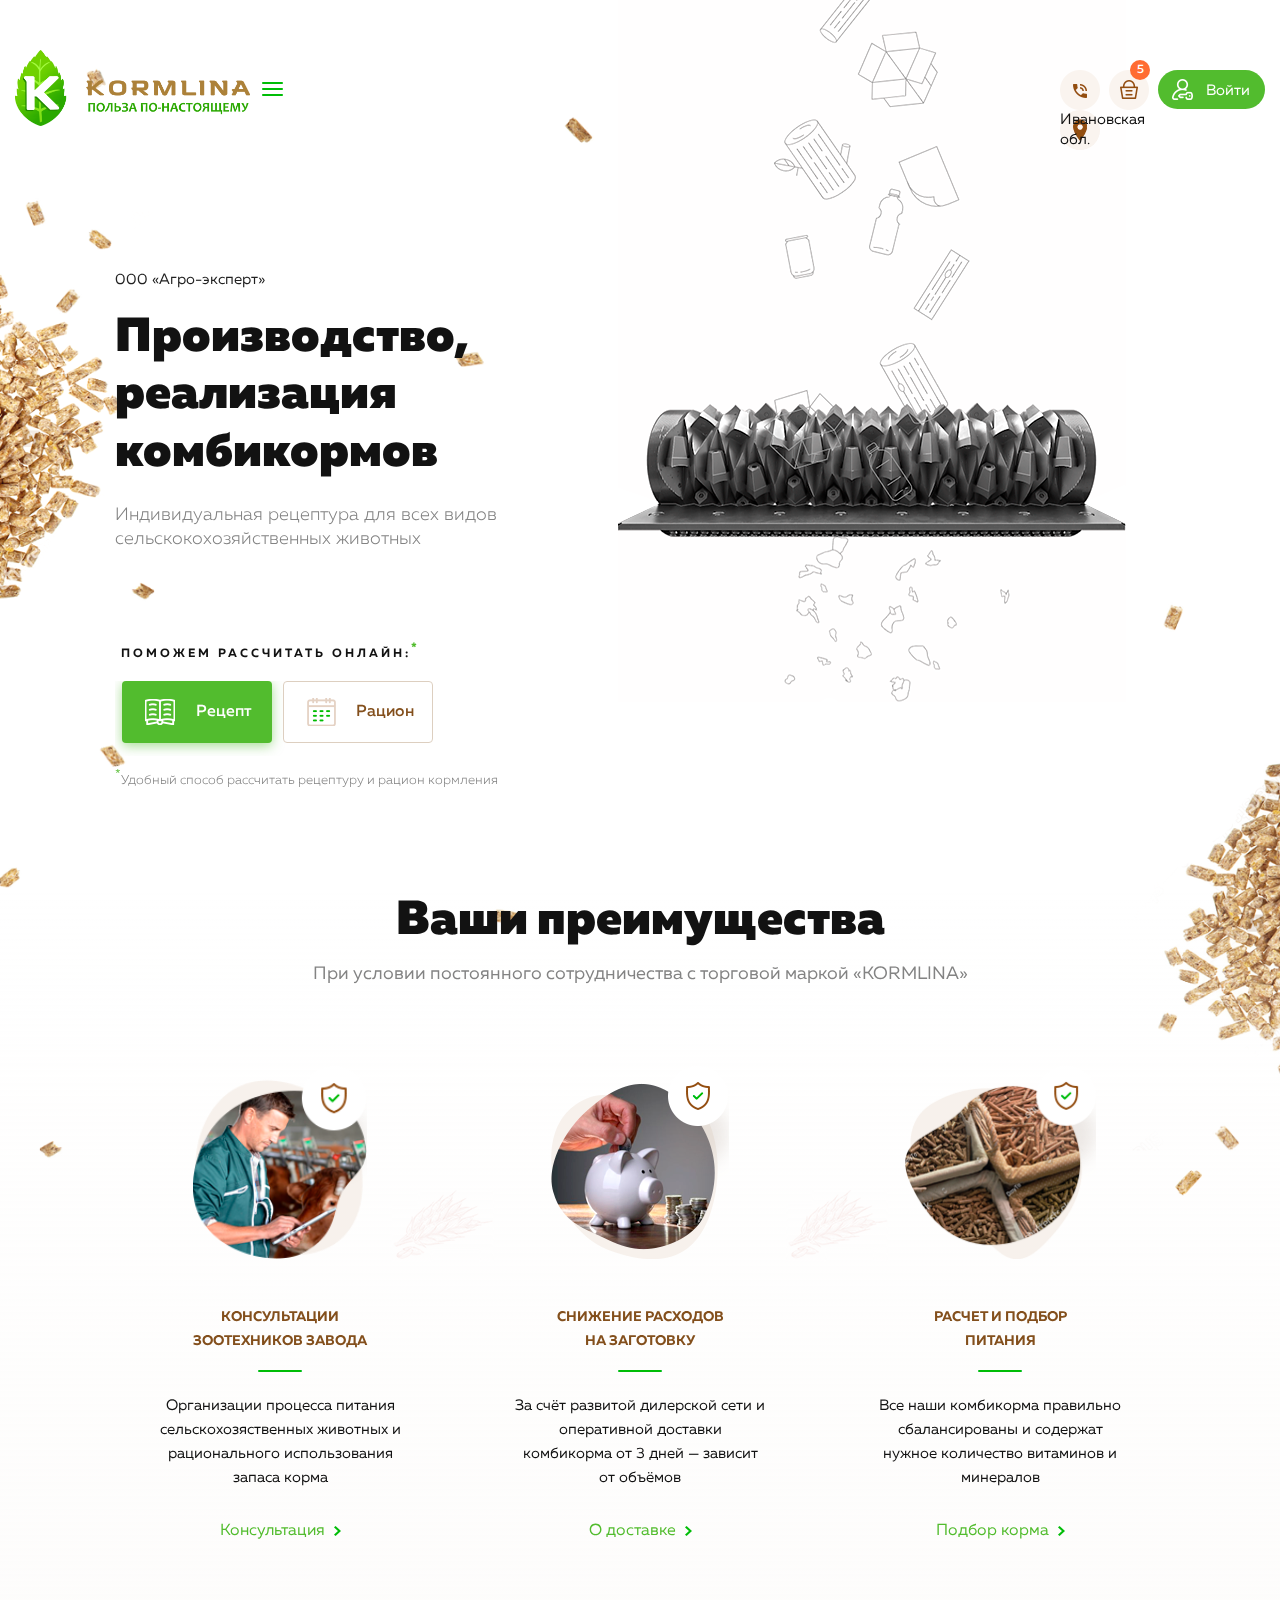
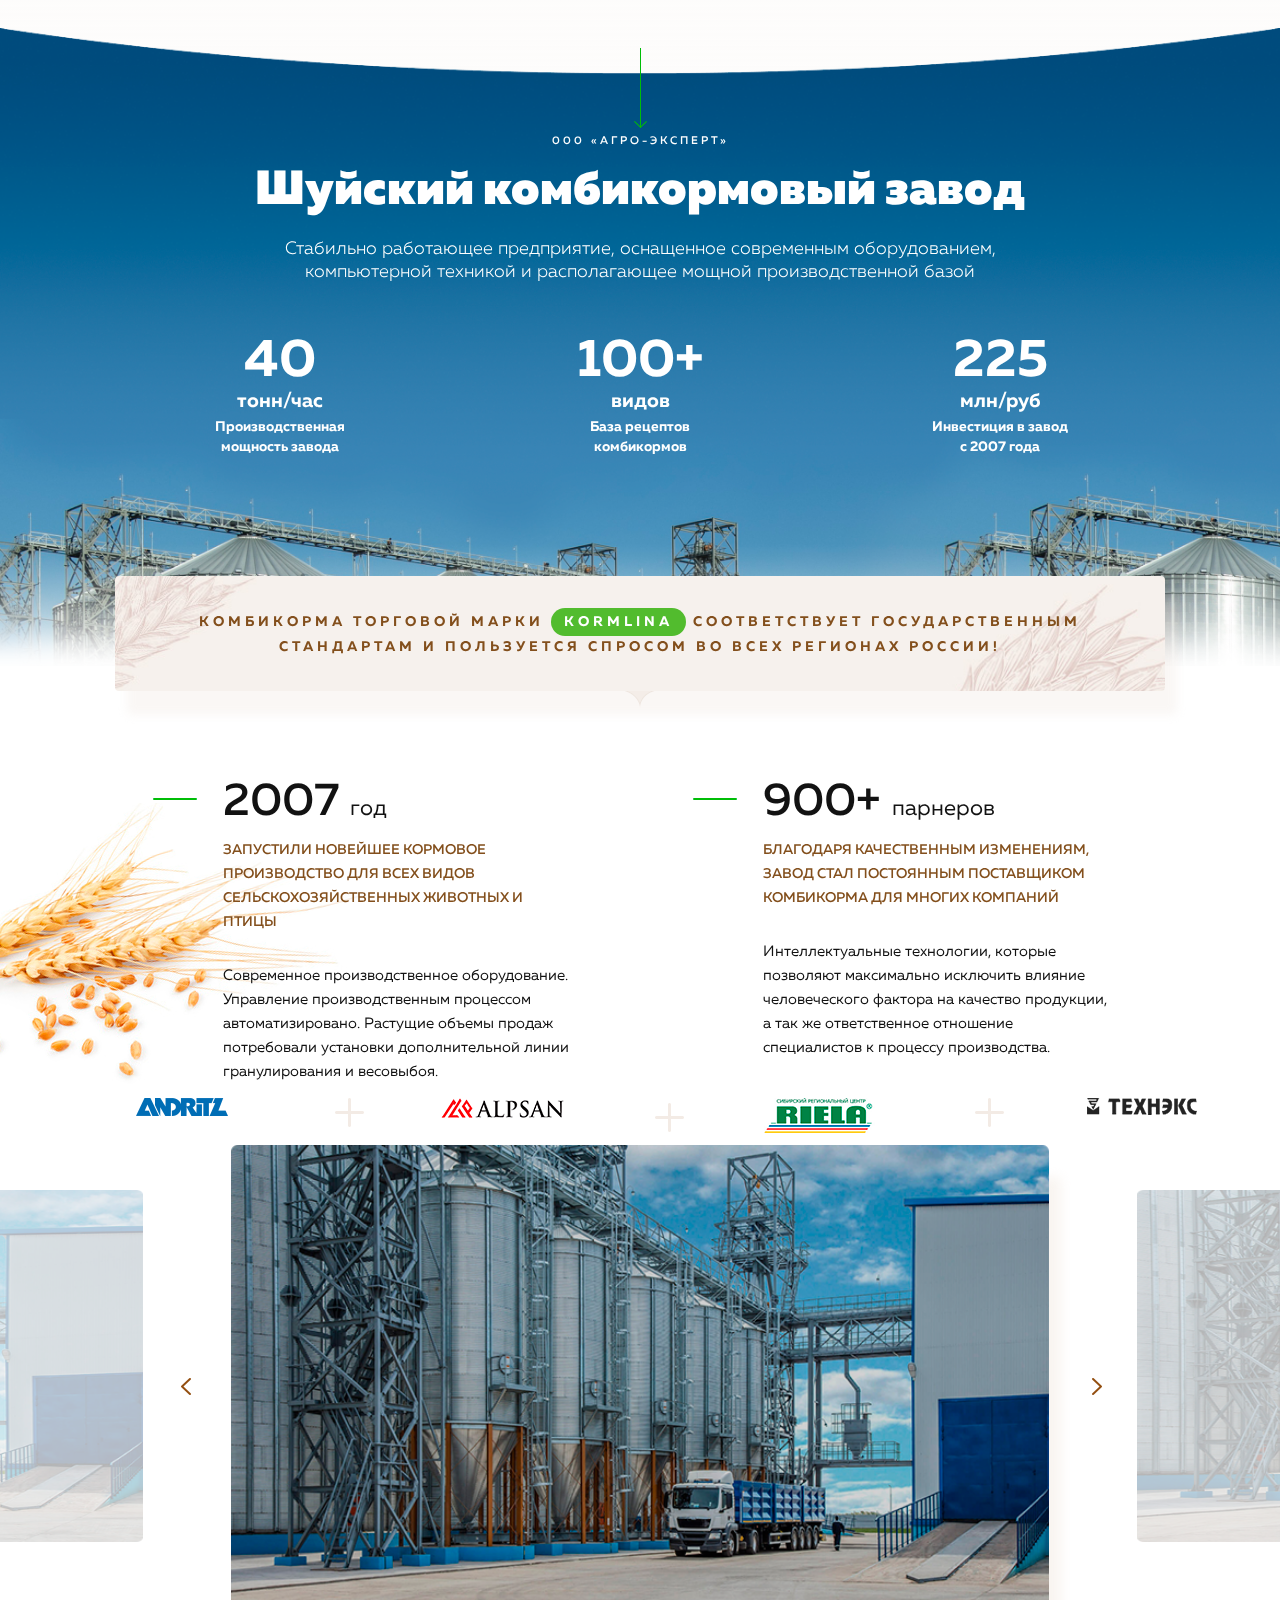
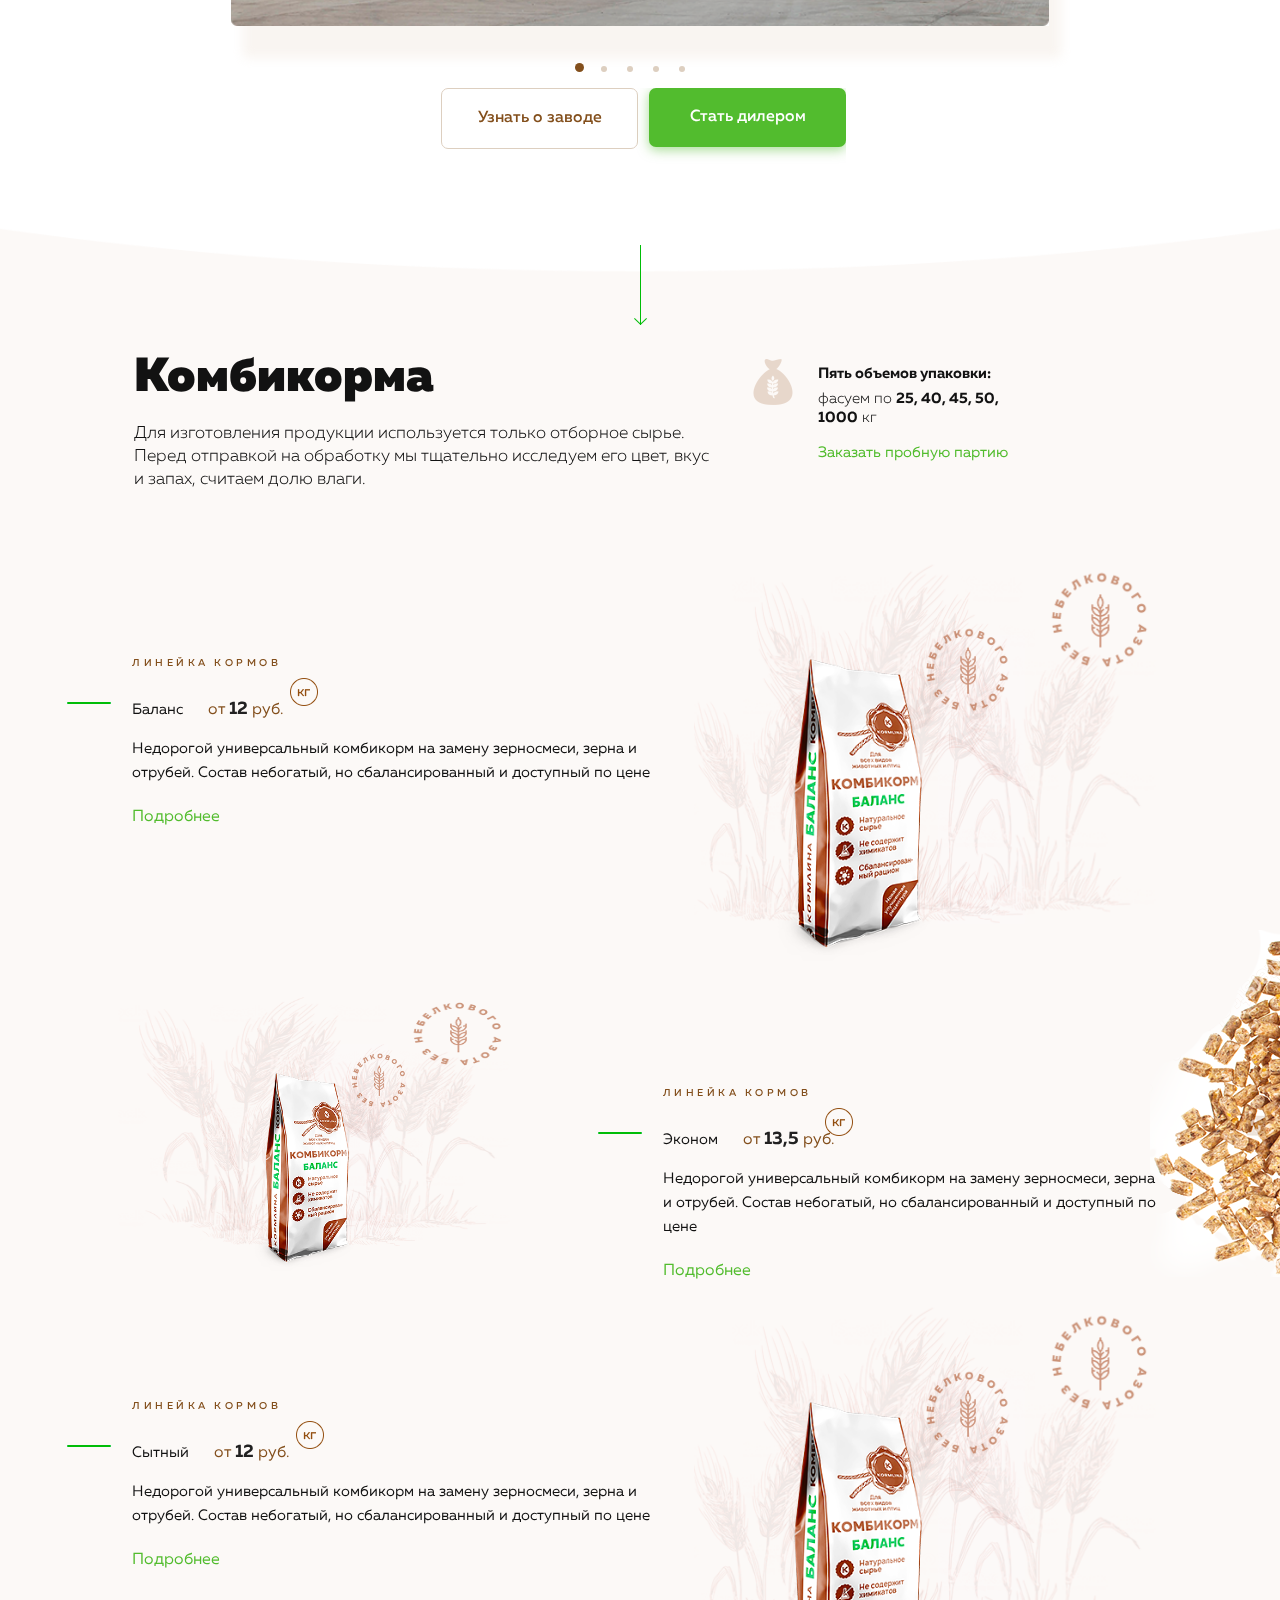
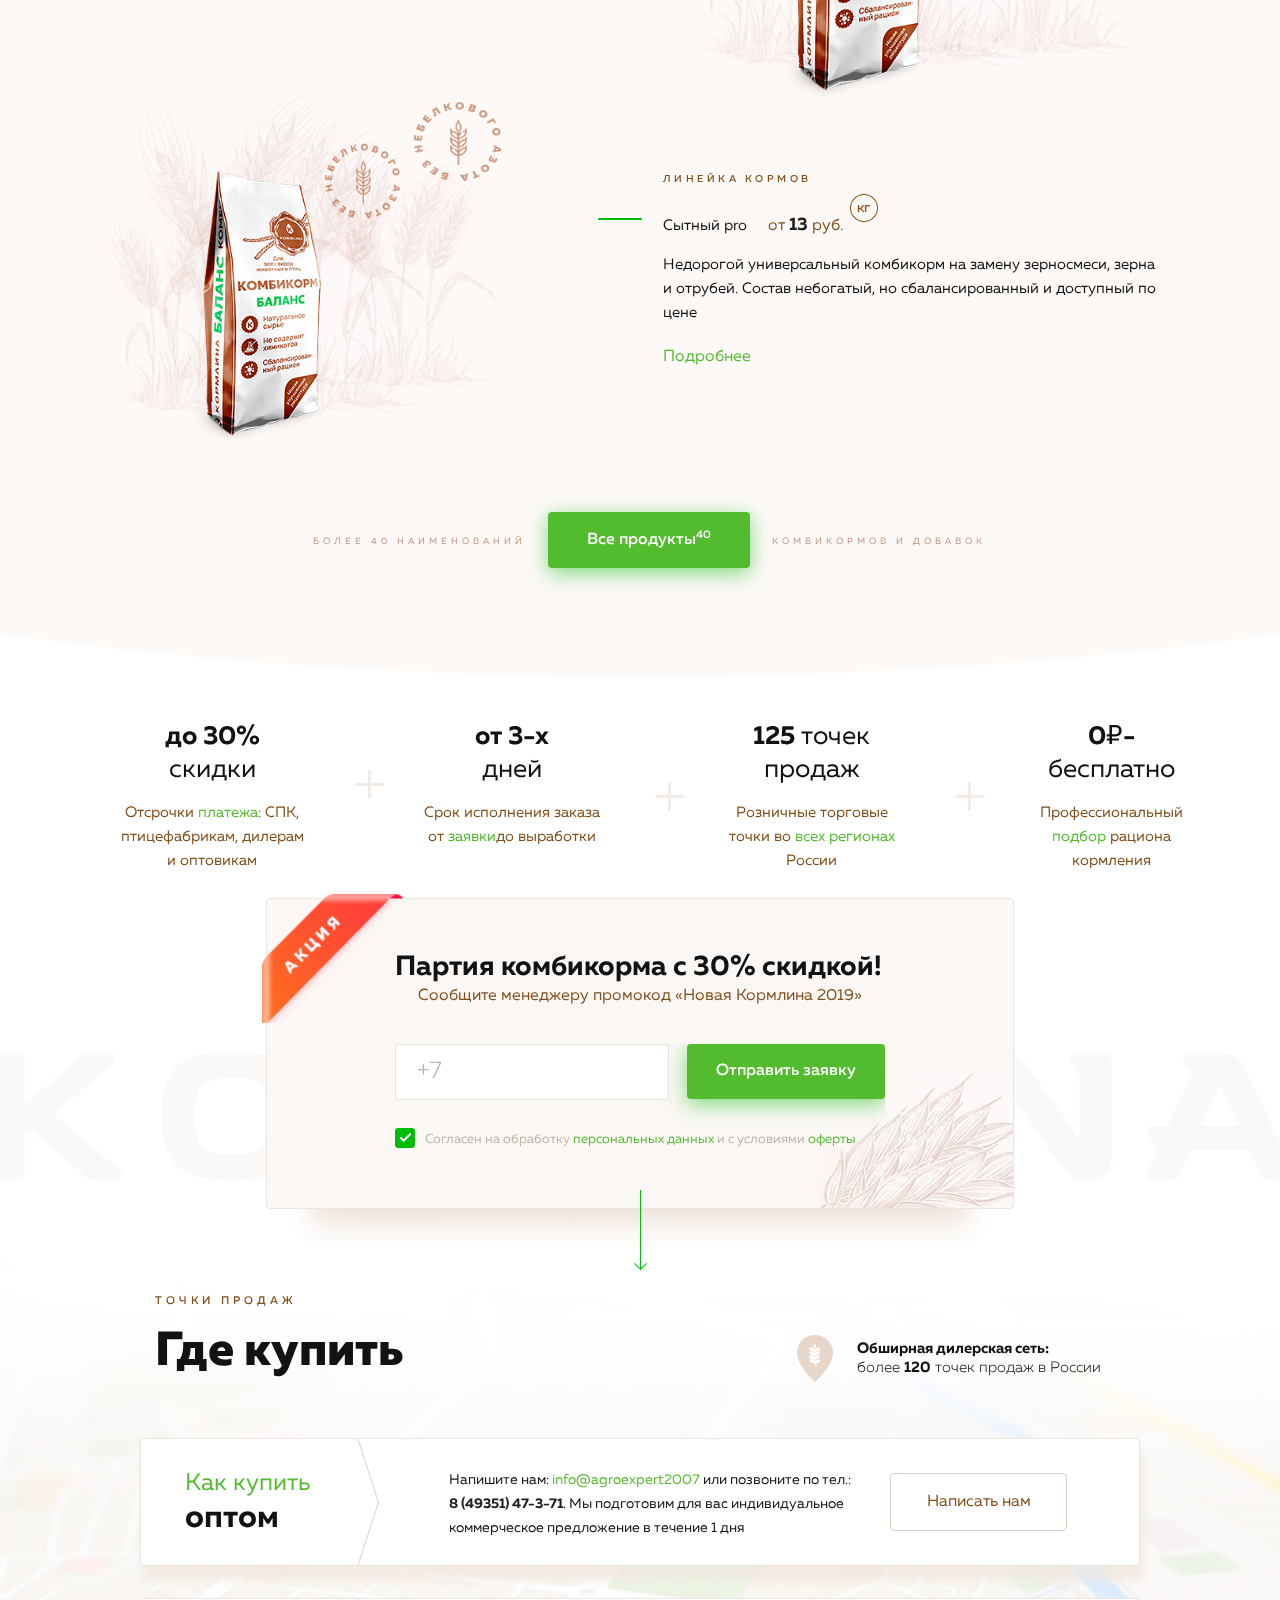
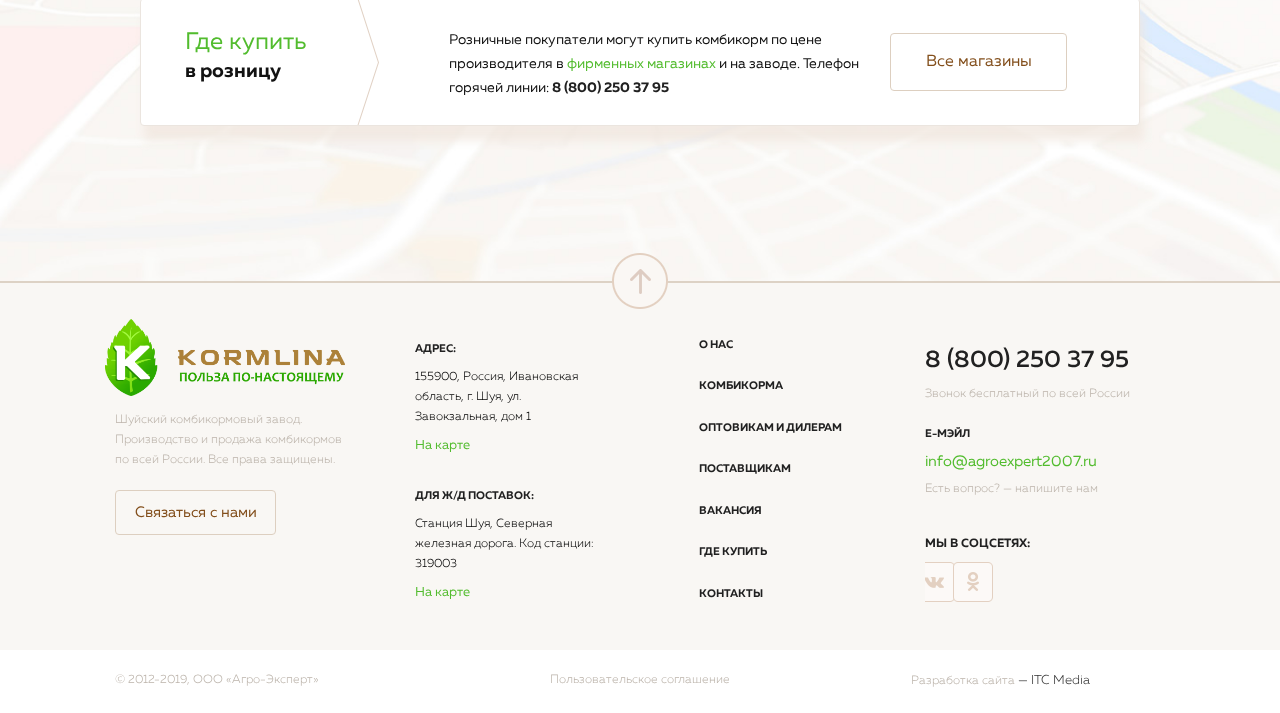
==== commit f020ced2: "fix bag2" ====
--- a/index.html
+++ b/index.html
@@ -341,7 +341,7 @@
                             влаги.</p>
                     </div>
                 </div>
-                <div class="col-xl-5 col-lg-5 col-md-5">
+                <div class="col-xl-4 col-lg-4 col-md-4 ">
                     <div class="products__right">
                         <p>Пять объемов упаковки:</p>
                         <p>фасуем по <span>25, 40, 45, 50, 1000</span> кг</p>
@@ -371,7 +371,7 @@
                         <a href="">Подробнее</a>
                     </div>
                 </div>
-                <div class="col-xl-5 col-lg-5 col-md-5 order-second order-md-first">
+                <div class="col-xl-4 col-lg-4 col-md-4 offset-1 order-second order-md-first">
                     <img src="images/prod.png"/>
                 </div>
             </div>
--- a/css/style.css
+++ b/css/style.css
@@ -1252,29 +1252,40 @@
     padding: 40px 35px;
     border: none;
     height: 527px;
-}
+    transition:0.2s all ;
+}
+.infographic-item:hover {
+   transform: scale(1.1 , 1.1);
+}
+
 
 .us-advantages .infographic-item {
-    height: 282px;
+    height: 310px;
     margin: 0 26px;
-}
-
-
-
-i.timer-icon, i.headphones-icon {
-    margin-bottom: 38px;
-    margin-left: -11px;
-}
-
-i.fast-truck-icon {
-    margin-bottom: 39px;
-    margin-top: 16px;
-}
-
-i.heartbeat-icon {
+    background: linear-gradient(to bottom, #fbf9f7, rgba(255, 255, 255, 0));
+}
+
+
+
+.infographic-item i.timer-icon{
+    margin-bottom: 33px;
+    margin-top: -2px;
+    margin-left: -10px;
+}
+
+.infographic-item  i.headphones-icon{
+    margin-bottom: 30px;
+    margin-top: -4px;
+}
+
+.infographic-item  i.fast-truck-icon {
+    margin-bottom: 41px;
+    margin-top: 7px;
+}
+
+.infographic-item i.heartbeat-icon {
     margin-bottom: 21px;
 }
-
 i.handgears-icon {
     margin-bottom: 6px;
 }
@@ -1567,15 +1578,24 @@
 .main-page-left__block .pre-title:after {
     content: '';
     background: url(../images/video-ico.png);
-    width: 47px;
-    height: 36px;
+    background-repeat: no-repeat;
+    background-position: center;
+    width: 50px;
+    height: 40px;
     display: inline-block;
     vertical-align: middle;
     margin-left: 20px;
     position: absolute;
     left: 174px;
-    top: 11;
-
+    top: 11px;
+    transition: 0.2s background-image ease-out;
+
+}
+
+.main-page-left__block .pre-title:hover:after {
+    background-image: url(../images/vidhover.png);
+    background-position: center center;
+    background-size: 50px 40px;
 }
 
 .main-page-left__block {
@@ -2185,10 +2205,7 @@
 
 .advantages {
     padding-bottom: 186px;
-    background-image: url(../images/kolosok.png);
-    background-repeat: no-repeat;
-    background-position: center 200px;
-    background-size: 30%;
+background: linear-gradient(to top, rgba(251,249,247,0.5), rgba(255, 255, 255, 0)), url(../images/kolosok.png) no-repeat center 300px
 }
 
 .advantages__head {
@@ -2248,7 +2265,7 @@
 
 .zavod {
     padding: 101px 0 209px 0;
-    background-color: white;
+    /*background-color: white;*/
     background-image: url(../images/zavod_bg.png);
     background-repeat: no-repeat;
     background-position: center top;
@@ -2338,10 +2355,9 @@
     background-repeat: no-repeat;
     background-position: center top;
     position: relative;
-    -webkit-box-shadow: 0px 18px 18px 0px rgba(239, 229, 221, 1);
-    -moz-box-shadow: 0px 18px 18px 0px rgba(239, 229, 221, 1);
-    box-shadow: 0px 18px 18px 0px rgba(239, 229, 221, 1);
+    box-shadow: 12px 24px 10px rgba(239, 229, 221, .3);
     margin-top: -90px;
+    background-size: cover;
 }
 
 .about__plash p {
@@ -2351,7 +2367,7 @@
     letter-spacing: 4px;
     font-size: 14px;
     font-family: 'MullerBold';
-    line-height: 1.5;
+    line-height: 1.6;
 }
 
 .about__plash p span {
@@ -2367,7 +2383,7 @@
     padding-left: 108px;
     background-image: url(../images/grline.jpg);
     background-repeat: no-repeat;
-    background-position: left 25px;
+    background-position: 38px 25px;
     padding-right: 55px;
 }
 
@@ -2548,20 +2564,73 @@
     font-size: 15px;
 }
 
+.ml-mh{
+    margin-left: -91px;
+}
+
 .products__item {
-    margin-top: 32px;
+    margin-top: -22px;
 }
 
 .products__item img {
-    width: 100%;
+    margin-top: 90px;
+    margin-left: -22px;
+    width: 76%;
+    transition: 0.2s all linear;
+
+
+}
+
+.products__item img:hover {
+    transform: scale(1.1);
+}
+.products-wrapper .container .row:nth-child(2){
+   margin-top: 32px;
+}
+.products__item:nth-child(odd) {
+    background-image: url(../images/bgkolos.png);
+    background-repeat: no-repeat;
+    box-sizing: content-box;
+    background-position: left center;
+    background-size: 39% 80%;
+    margin-left: -16px;
+    margin-top: -13px;
+}
+
+.products__item:nth-child(even) {
+    background-image: url(../images/bgkolos.png);
+    background-repeat: no-repeat;
+    box-sizing: content-box;
+    background-position: right center;
+    background-size: 39% 80%;
+    margin-left: -17px;
+    margin-top: -37px;
+}
+
+.products__item:nth-child(3) > div > img{
+    width: 69%;
+
+}
+.products .row.products__item:nth-child(5) {
+    margin-top: -70px;
+}
+.products__item:nth-child(even) {
+    background-image: url(../images/bgkolos.png);
+    background-repeat: no-repeat;
+    box-sizing: content-box;
+    background-position: right center;
+    background-size: 39% 89%;
+    margin-left: -104px;
+    margin-top: -15px;
 }
 
 .products__item__info {
-    padding-left: 66px;
+    padding-left: 65px;
     background-image: url(../images/grline.jpg);
     background-repeat: no-repeat;
-    background-position: left 54px;
-    margin-top: 100px;
+    background-position: left 45px;
+    margin-left: 22px;
+    margin-top: 134px;
 }
 
 .products__item__info p:nth-child(1) {
@@ -2569,9 +2638,8 @@
     font-size: 10px;
     color: #834f1c;
     font-family: 'MullerMedium';
-    margin-bottom: 4px;
-    letter-spacing: 4px;
-    margin-bottom: 20px;
+    letter-spacing: 3.5px;
+    margin-bottom: 8px;
 }
 
 .products__item__info a.titles {
@@ -2579,6 +2647,7 @@
     font-family: 'MullerExtraBold';
     font-size: 36px;
     margin-bottom: 30px;
+    letter-spacing: 1.5px;
 }
 
 .products__item__info a.titles:hover {
@@ -2597,7 +2666,7 @@
     padding-top: 20px;
     width: 110px;
     display: inline-block;
-    margin-left: 10px;
+    margin-left: 21px;
 }
 
 .products__item__info p:nth-child(2) span span {
@@ -2607,13 +2676,13 @@
 }
 
 .products__item__info p:nth-child(3) {
-    margin-bottom: 30px;
+    margin-bottom: 22px;
+    margin-top: 15px;
     line-height: 24px;
 }
 
 .products__item__info a:last-child {
     color: #52bc2e;
-    background-image: url(../images/t.png);
     background-repeat: no-repeat;
     background-position: right center;
     padding-right: 16px;
@@ -2634,7 +2703,7 @@
     color: #be937c;
     letter-spacing: 4px;
     text-align: center;
-    margin-top: 60px;
+    margin-top: 76px;
 }
 
 .products__bottom p a {
@@ -2840,16 +2909,18 @@
 }
 
 .to-buy {
-    padding: 85px 0 190px;
+    padding: 85px 0 155px;
     background-image: url(../images/buy_bg.jpg);
     background-position: center top;
     background-repeat: no-repeat;
     background-size: cover;
 }
 .to-buy .container{
-    padding: 0 37px;
-}
-
+    padding: 0 55px;
+}
+.to-buy__head{
+    padding: 0;
+}
 .to-buy__head p {
     text-transform: uppercase;
     font-size: 11px;
@@ -2882,7 +2953,7 @@
 }
 
 .to-buy__plash {
-    padding: 17px 27px;
+    padding: 25px 29px;
     background-color: #fff;
     border: 1px solid #ebe5df;
     margin-top: 32px;
@@ -2893,16 +2964,29 @@
     background-position: 215px center;
 }
 
+.to-buy__plash__center {
+    padding-left: 29px;
+    padding-top: 4px;
+    font-size: 14px;
+    line-height: 24px;
+}
+
 .to-buy__plash__left {
     font-family: 'MullerBold';
     font-size: 32px;
-    line-height: 1.2;
-}
-
+    line-height: 1.1;
+}
+
+
+.to-buy .row:nth-child(3) > div:first-child > p {
+    font-size: 20px;
+
+}
 .to-buy__plash__left span {
     font-size: 24px;
     font-family: 'MullerRegular';
     color: #52bc2e;
+    line-height: 1.5;
 }
 
 .to-buy__plash__center p {
@@ -2913,8 +2997,15 @@
     color: #52bc2e;
 }
 
+.to-buy__plash__center a[href^='tel']:hover {
+    color: #52bc2e;
+    text-decoration: none;
+}
+
+
 .to-buy__plash__center a[href^='#'] {
     color: #52bc2e;
+    text-decoration: none;
 }
 
 .to-buy__plash__center a[href^='tel'] {
@@ -3114,6 +3205,13 @@
     position: absolute;
     top: 50%;
     margin-top: -29px;
+    text-align: center;
+}
+
+.to-buy .to-buy__plash__button:hover {
+    border-color:#834f1c;
+    color: #834f1c;
+    text-decoration: none;
 }
 
 .bottom-menu {
@@ -3176,7 +3274,7 @@
 
 .greenlink:hover {
     text-decoration: none;
-    color: #834f1c;
+    color: #834f1c !important;
 }
 
 .bottom-menu__menu {
@@ -3461,7 +3559,7 @@
 .slider__button {
     overflow: hidden;
     width: 412px;
-    margin: 71px auto 0 auto;
+    margin: 62px auto 0 auto;
     padding-bottom: 26px;
     padding-left: 7px;
 }
